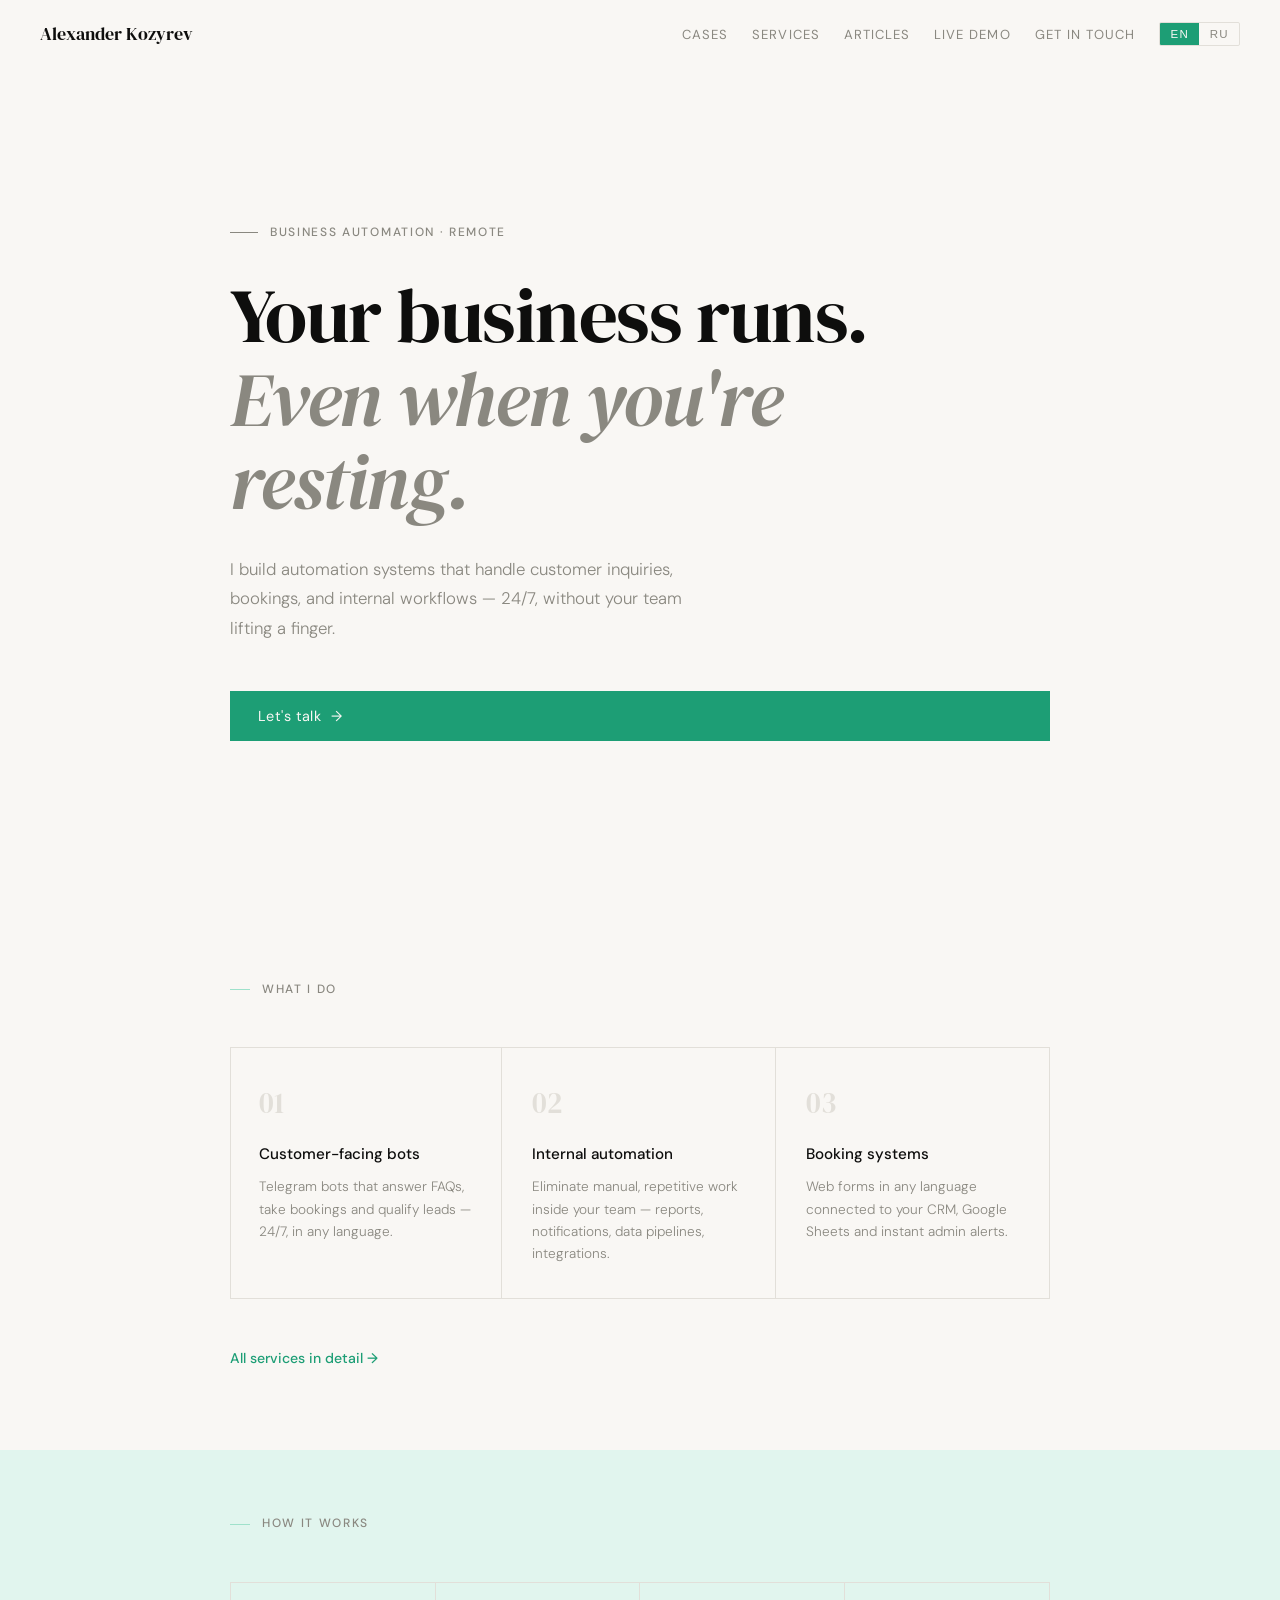
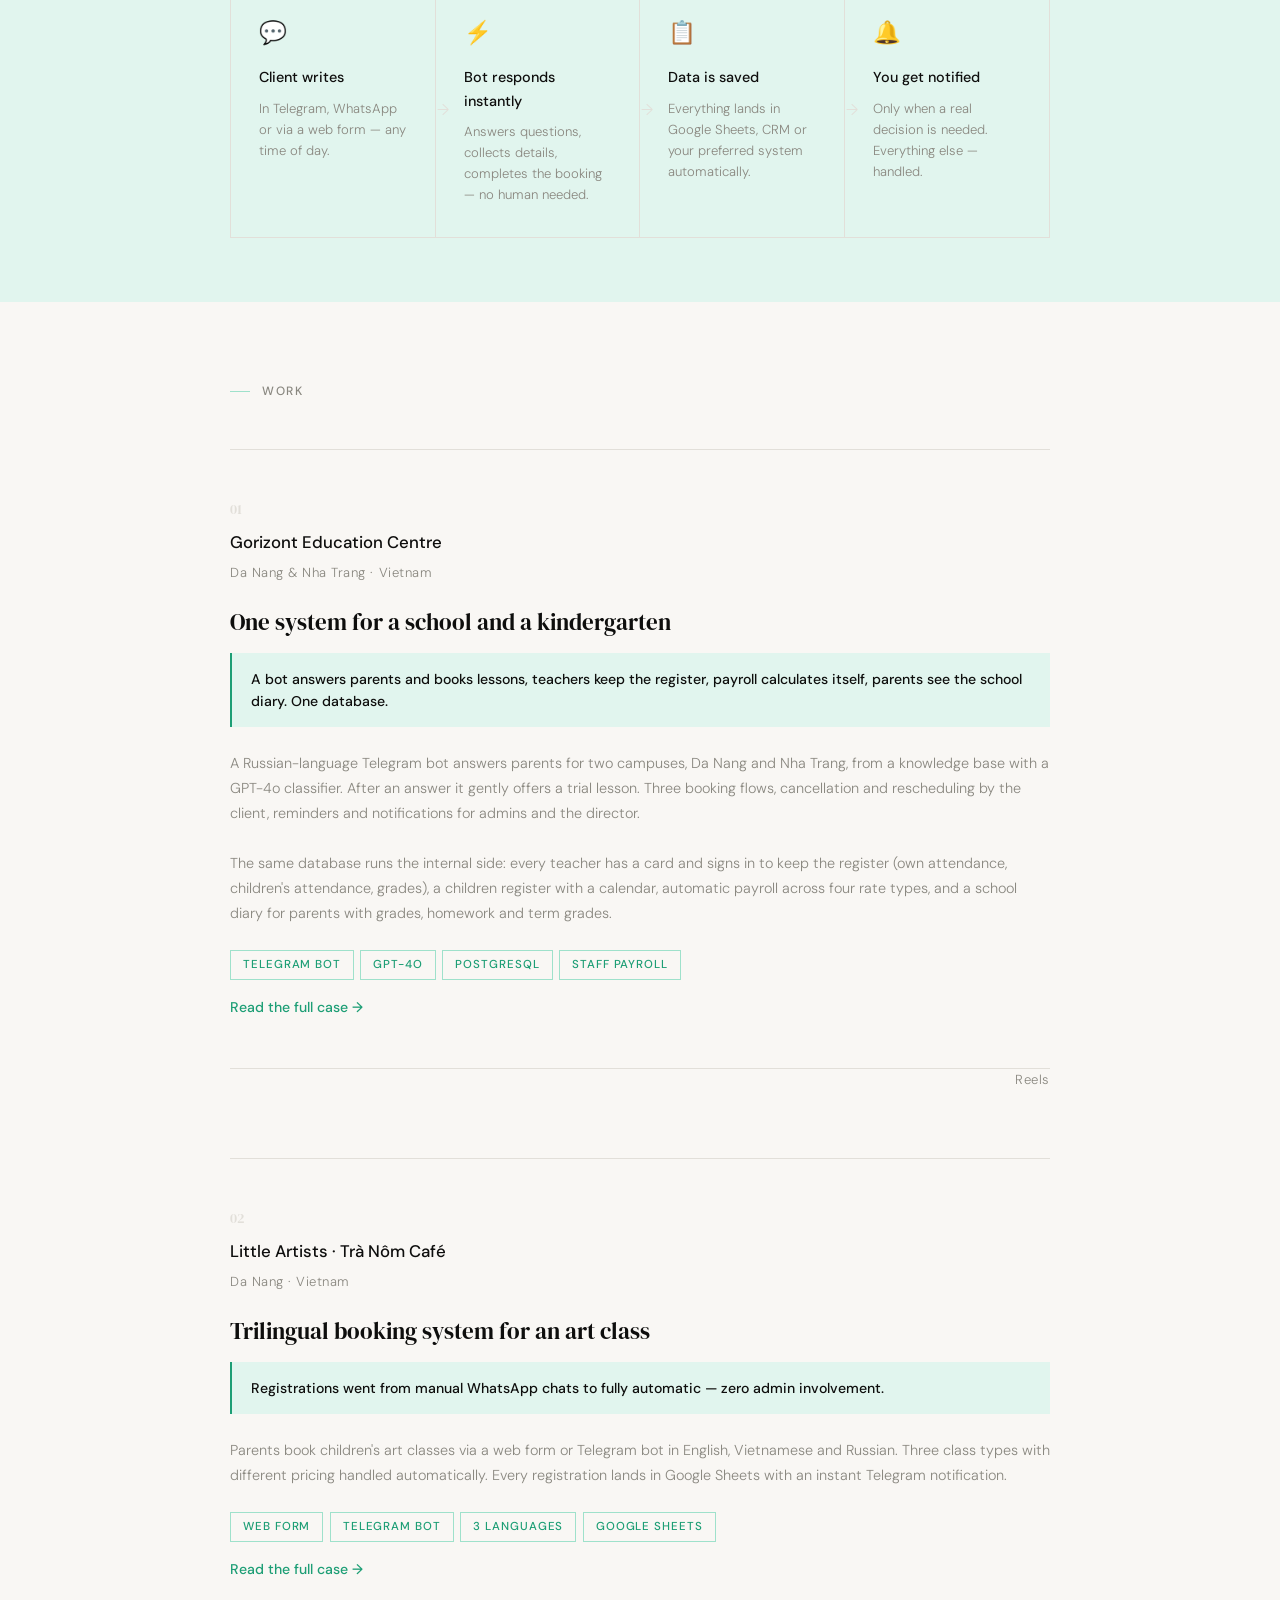
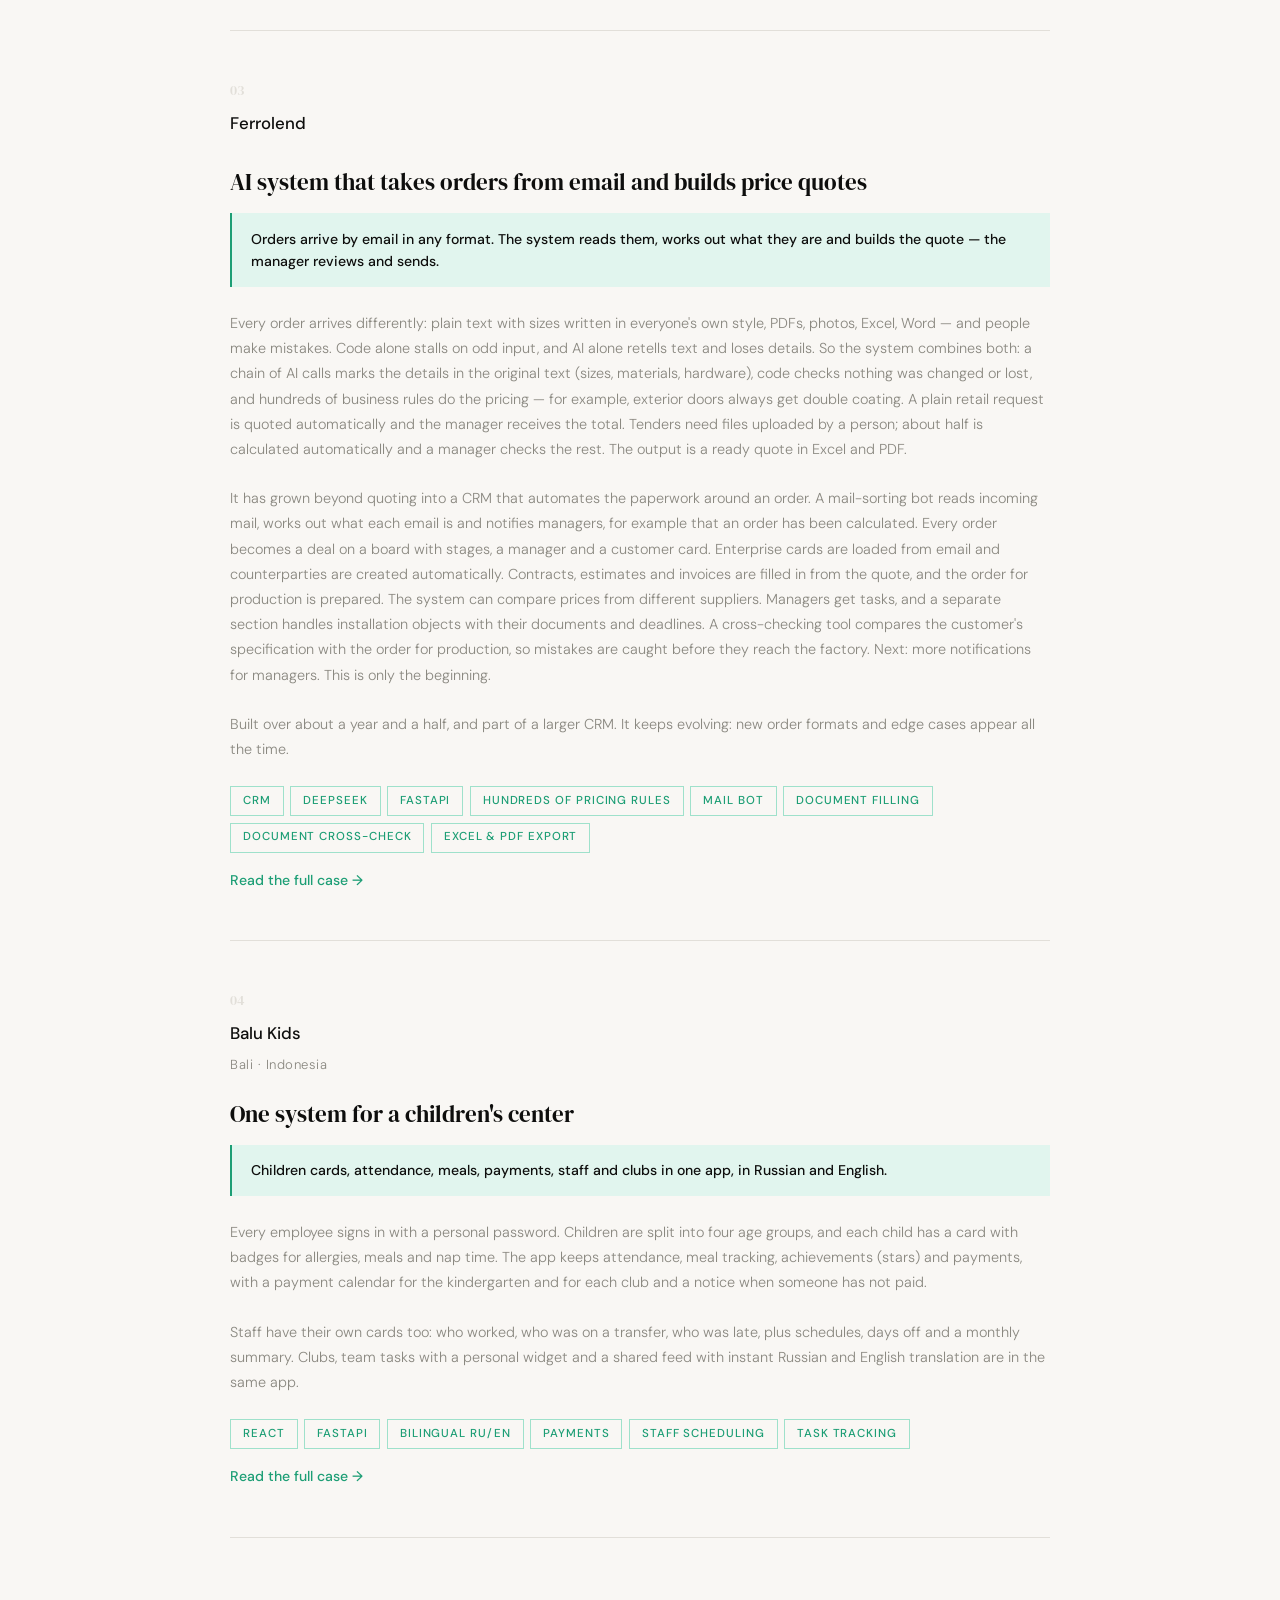
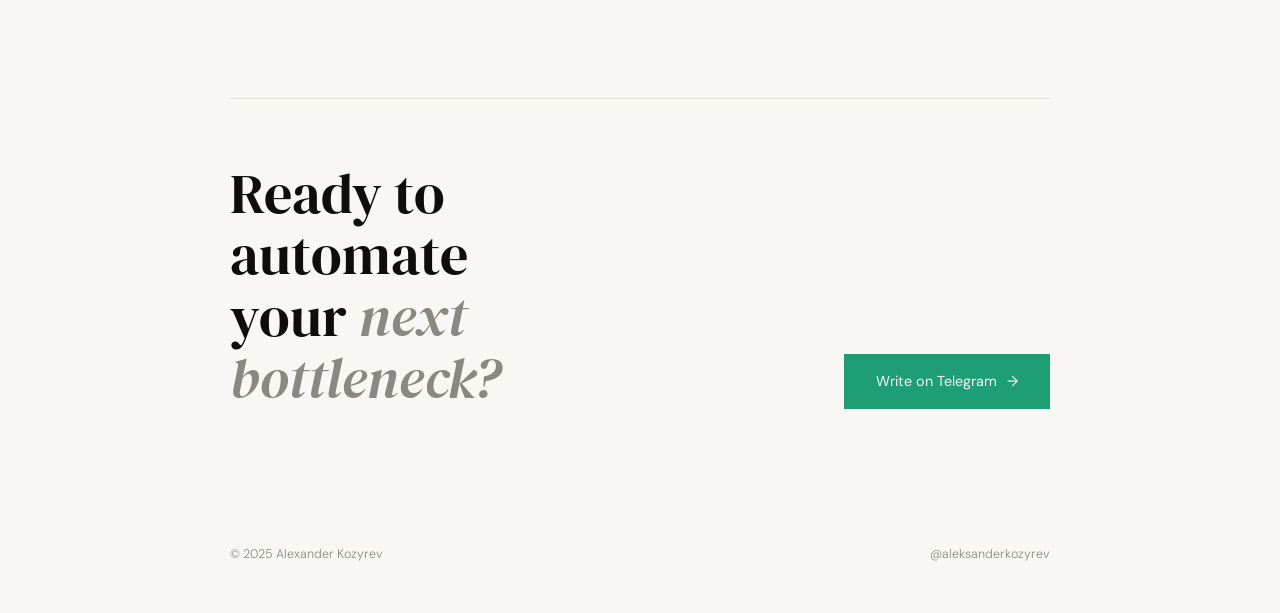
==== index.html @ 54bed451 "Gorizont: teachers keep the register in the app Co-Authored-By: Claude Sonnet 5.5 <noreply@anthropic" ====
<!DOCTYPE html>
<html lang="en">
<head>
<meta charset="UTF-8">
<meta name="viewport" content="width=device-width, initial-scale=1.0">
<title>Alexander Kozyrev — Business Automation</title>
<link rel="preconnect" href="https://fonts.googleapis.com">
<link href="https://fonts.googleapis.com/css2?family=DM+Serif+Display:ital@0;1&family=DM+Sans:wght@300;400;500&display=swap" rel="stylesheet">
<style>
  *, *::before, *::after { box-sizing: border-box; margin: 0; padding: 0; }
  :root {
    --black: #0e0e0d;
    --white: #f9f7f4;
    --gray: #8a8880;
    --border: #e2dfd9;
    --mid: #f3f1ed;
    --accent: #1D9E75;
    --accent-light: #E1F5EE;
    --accent-mid: #9FE1CB;
  }
  html { scroll-behavior: smooth; }
  body {
    font-family: 'DM Sans', sans-serif;
    background: var(--white);
    color: var(--black);
    font-size: 16px;
    line-height: 1.6;
    font-weight: 300;
  }

  /* NAV */
  nav {
    position: fixed; top: 0; left: 0; right: 0; z-index: 100;
    padding: 1.25rem 2.5rem;
    display: flex; justify-content: space-between; align-items: center;
    background: rgba(249,247,244,0.93);
    backdrop-filter: blur(8px);
    border-bottom: 1px solid transparent;
    transition: border-color 0.3s;
  }
  nav.scrolled { border-bottom-color: var(--border); }
  .nav-logo { font-family: 'DM Serif Display', serif; font-size: 1.1rem; }
  .nav-right { display: flex; align-items: center; gap: 1.5rem; }
  .nav-link {
    font-size: 0.82rem; font-weight: 400; letter-spacing: 0.08em;
    text-transform: uppercase; color: var(--gray); text-decoration: none;
    transition: color 0.2s;
  }
  .nav-link:hover { color: var(--accent); }
  .nav-burger { display: none; align-items: center; justify-content: center; width: 40px; height: 36px; background: none; border: 1px solid var(--border); border-radius: 2px; cursor: pointer; color: var(--black); padding: 0; }
  .nav-menu { display: none; position: absolute; top: 100%; left: 0; right: 0; flex-direction: column; background: #f9f7f4; border-bottom: 1px solid var(--border); padding: 0.25rem 1.25rem 0.75rem; box-shadow: 0 8px 16px rgba(0,0,0,0.06); }
  .nav-menu a { padding: 0.9rem 0; font-size: 0.88rem; letter-spacing: 0.08em; text-transform: uppercase; color: var(--gray); text-decoration: none; border-bottom: 1px solid var(--border); }
  .nav-menu a:last-child { border-bottom: none; color: var(--accent); }
  nav.open .nav-menu { display: flex; }
  @media (max-width: 760px) { nav { padding: 1rem 1.25rem; gap: 1rem; } .nav-right { gap: 1rem; } .nav-link { display: none; } .nav-burger { display: inline-flex; } }
  @media (min-width: 761px) { .nav-menu, nav.open .nav-menu { display: none; } }
  .lang-toggle {
    display: flex; gap: 0; border: 1px solid var(--border); overflow: hidden;
    border-radius: 2px;
  }
  .lang-btn {
    font-size: 0.72rem; font-weight: 500; letter-spacing: 0.1em;
    text-transform: uppercase; padding: 0.3rem 0.65rem;
    background: none; border: none; cursor: pointer; color: var(--gray);
    transition: background 0.15s, color 0.15s;
  }
  .lang-btn.active { background: var(--accent); color: var(--white); }

  /* SECTIONS */
  .wrap { max-width: 900px; margin: 0 auto; padding: 0 2.5rem; }

  .hero {
    min-height: 100vh; display: flex; flex-direction: column;
    justify-content: center; padding: 8rem 2.5rem 4rem;
    max-width: 900px; margin: 0 auto;
  }
  .hero-tag {
    font-size: 0.75rem; font-weight: 500; letter-spacing: 0.14em;
    text-transform: uppercase; color: var(--gray);
    margin-bottom: 2rem; display: flex; align-items: center; gap: 0.75rem;
  }
  .hero-tag::before { content:''; display:block; width:28px; height:1px; background:var(--gray); }
  h1 {
    font-family: 'DM Serif Display', serif;
    font-size: clamp(2.8rem, 6vw, 5rem);
    line-height: 1.08; font-weight: 400; letter-spacing: -0.02em;
    margin-bottom: 2rem; max-width: 750px;
  }
  h1 em { font-style: italic; color: var(--gray); }
  .hero-desc { font-size: 1.05rem; color: var(--gray); max-width: 480px; line-height: 1.75; margin-bottom: 3rem; }
  .hero-cta {
    display: inline-flex; align-items: center; gap: 0.6rem;
    background: var(--accent); color: var(--white);
    padding: 0.85rem 1.75rem; font-size: 0.9rem; font-weight: 400;
    text-decoration: none; letter-spacing: 0.03em; transition: opacity 0.2s;
  }
  .hero-cta:hover { opacity: 0.85; }
  .arrow { transition: transform 0.2s; }
  .hero-cta:hover .arrow { transform: translateX(4px); }

  section { padding: 5rem 0; }
  .section-label {
    font-size: 0.75rem; font-weight: 500; letter-spacing: 0.14em;
    text-transform: uppercase; color: var(--gray);
    margin-bottom: 3rem; display: flex; align-items: center; gap: 0.75rem;
  }
  .section-label::before { content:''; display:block; width:20px; height:1px; background:var(--accent-mid); }

  /* SERVICES */
  .services {
    display: grid; grid-template-columns: repeat(auto-fit, minmax(220px, 1fr));
    gap: 2px; border: 1px solid var(--border);
  }
  .service-item {
    padding: 2rem 1.75rem; border-right: 1px solid var(--border);
    background: var(--white); transition: background 0.2s;
  }
  .service-item:last-child { border-right: none; }
  .service-item:hover { background: var(--mid); }
  .service-num { font-family: 'DM Serif Display', serif; font-size: 1.8rem; color: var(--border); display: block; margin-bottom: 1rem; }
  .service-title { font-size: 0.95rem; font-weight: 500; margin-bottom: 0.6rem; }
  .service-desc { font-size: 0.85rem; color: var(--gray); line-height: 1.65; }

  /* HOW IT WORKS */
  .how-wrap {
    display: grid; grid-template-columns: repeat(auto-fit, minmax(180px, 1fr));
    gap: 0; border: 1px solid var(--border);
  }
  .how-step {
    padding: 2rem 1.75rem; border-right: 1px solid var(--border); position: relative;
  }
  .how-step:last-child { border-right: none; }
  .how-arrow {
    position: absolute; right: -14px; top: 50%;
    transform: translateY(-50%);
    font-size: 1rem; color: var(--border); z-index: 2;
    display: none;
  }
  @media (min-width: 600px) { .how-arrow { display: block; } }
  .how-step:last-child .how-arrow { display: none; }
  .how-icon { font-size: 1.4rem; margin-bottom: 1rem; display: block; }
  .how-title { font-size: 0.9rem; font-weight: 500; margin-bottom: 0.5rem; }
  .how-desc { font-size: 0.82rem; color: var(--gray); line-height: 1.6; }

  /* CASES */
  .cases { border-top: 1px solid var(--border); }
  .case-item {
    padding: 3rem 0; border-bottom: 1px solid var(--border);
    display: grid; grid-template-columns: 1fr;
    gap: 1.5rem; align-items: start;
  }
  @media (max-width: 640px) { .case-item { grid-template-columns: 1fr; gap: 1.5rem; } }
  .case-index { font-family: 'DM Serif Display', serif; font-size: 0.9rem; color: var(--border); display: block; margin-bottom: 0.5rem; }
  .case-client { font-size: 1.05rem; font-weight: 500; margin-bottom: 0.4rem; }
  .case-location { font-size: 0.82rem; color: var(--gray); letter-spacing: 0.04em; }
  .case-title { font-family: 'DM Serif Display', serif; font-size: 1.45rem; font-weight: 400; line-height: 1.3; margin-bottom: 1rem; }
  .case-desc { font-size: 0.9rem; color: var(--gray); line-height: 1.75; margin-bottom: 1.5rem; }
  .result-line {
    font-size: 0.88rem; font-weight: 500; color: var(--black);
    padding: 0.9rem 1.2rem; border-left: 2px solid var(--accent);
    margin-bottom: 1.5rem; background: var(--accent-light);
  }
  .case-more { display:inline-block; margin-top:1rem; font-size:.88rem; color:var(--accent); text-decoration:none; font-weight:500; }
  .case-more:hover { text-decoration:underline; }
  .case-tags { display: flex; flex-wrap: wrap; gap: 0.4rem; }
  .tag {
    font-size: 0.72rem; font-weight: 500; letter-spacing: 0.08em;
    text-transform: uppercase; padding: 0.3rem 0.75rem;
    border: 1px solid var(--accent-mid); color: var(--accent);
  }

  /* CONTACT */
  .contact-wrap {
    display: flex; justify-content: space-between; align-items: flex-end;
    gap: 2rem; padding: 4rem 0 2rem; border-top: 1px solid var(--border);
  }
  @media (max-width: 640px) { .contact-wrap { flex-direction: column; align-items: flex-start; } }
  .contact-heading { font-family: 'DM Serif Display', serif; font-size: clamp(2rem, 5vw, 3.5rem); line-height: 1.1; font-weight: 400; max-width: 420px; }
  .contact-heading em { font-style: italic; color: var(--gray); }
  .contact-btn {
    display: inline-flex; align-items: center; gap: 0.6rem;
    background: var(--accent); color: var(--white);
    padding: 1rem 2rem; font-size: 0.9rem; font-weight: 400;
    text-decoration: none; white-space: nowrap; transition: opacity 0.2s;
  }
  .contact-btn:hover { opacity: 0.85; }

  footer {
    max-width: 900px; margin: 0 auto; padding: 1.5rem 2.5rem 3rem;
    display: flex; justify-content: space-between; align-items: center;
    font-size: 0.78rem; color: var(--gray);
  }

  .fade-up { opacity: 0; transform: translateY(24px); transition: opacity 0.6s ease, transform 0.6s ease; }
  .fade-up.visible { opacity: 1; transform: translateY(0); }

  [data-en], [data-ru] { transition: opacity 0.2s; }
</style>
</head>
<body>

<nav id="nav">
  <span class="nav-logo">Alexander Kozyrev</span>
  <div class="nav-right">
    <a href="cases/" class="nav-link" data-en="Cases" data-ru="Кейсы">Cases</a>
    <a href="services/" class="nav-link" data-en="Services" data-ru="Услуги">Services</a>
    <a href="articles/" class="nav-link" data-en="Articles" data-ru="Статьи">Articles</a>
    <a href="demo.html" class="nav-link" data-en="Live demo" data-ru="Демо">Live demo</a>
    <a href="#contact" class="nav-link keep" data-en="Get in touch" data-ru="Написать">Get in touch</a>
    <div class="lang-toggle">
      <button class="lang-btn active" onclick="setLang('en')">EN</button>
      <button class="lang-btn" onclick="setLang('ru')">RU</button>
    </div>
    <button class="nav-burger" id="burger" aria-label="Menu" aria-expanded="false"><svg width="18" height="14" viewBox="0 0 18 14" fill="none" stroke="currentColor" stroke-width="1.6" stroke-linecap="round"><path d="M1 1h16M1 7h16M1 13h16"/></svg></button>
  </div>
  <div class="nav-menu">
    <a href="cases/" data-en="Cases" data-ru="Кейсы">Cases</a>
    <a href="services/" data-en="Services" data-ru="Услуги">Services</a>
    <a href="articles/" data-en="Articles" data-ru="Статьи">Articles</a>
    <a href="demo.html" data-en="Live demo" data-ru="Демо">Live demo</a>
    <a href="#contact" data-en="Get in touch" data-ru="Написать">Get in touch</a>
  </div>
</nav>

<div class="hero">
  <p class="hero-tag fade-up" data-en="Business Automation · Remote" data-ru="Автоматизация бизнеса · Удалённо">Business Automation · Remote</p>
  <h1 class="fade-up">
    <span data-en>Your business runs.<br><em>Even when you're resting.</em></span>
    <span data-ru style="display:none">Ваш бизнес работает.<br><em>Даже когда вы отдыхаете.</em></span>
  </h1>
  <p class="hero-desc fade-up">
    <span data-en>I build automation systems that handle customer inquiries, bookings, and internal workflows — 24/7, without your team lifting a finger.</span>
    <span data-ru style="display:none">Строю системы автоматизации которые берут на себя обращения клиентов, записи и внутренние процессы — 24/7, без участия вашей команды.</span>
  </p>
  <a href="https://t.me/aleksanderkozyrev" target="_blank" class="hero-cta fade-up">
    <span data-en>Let's talk</span><span data-ru style="display:none">Написать в Telegram</span> <span class="arrow">→</span>
  </a>
</div>

<section>
  <div class="wrap">
    <p class="section-label" data-en="What I do" data-ru="Что делаю">What I do</p>
    <div class="services">
      <div class="service-item fade-up">
        <span class="service-num">01</span>
        <p class="service-title" data-en="Customer-facing bots" data-ru="Боты для клиентов">Customer-facing bots</p>
        <p class="service-desc">
          <span data-en>Telegram bots that answer FAQs, take bookings and qualify leads — 24/7, in any language.</span>
          <span data-ru style="display:none">Телеграм-боты которые отвечают на вопросы, принимают записи и квалифицируют лиды — 24/7, на любом языке.</span>
        </p>
      </div>
      <div class="service-item fade-up">
        <span class="service-num">02</span>
        <p class="service-title" data-en="Internal automation" data-ru="Внутренние процессы">Internal automation</p>
        <p class="service-desc">
          <span data-en>Eliminate manual, repetitive work inside your team — reports, notifications, data pipelines, integrations.</span>
          <span data-ru style="display:none">Убираю ручную рутину внутри команды — отчёты, уведомления, обработка данных, интеграции между системами.</span>
        </p>
      </div>
      <div class="service-item fade-up">
        <span class="service-num">03</span>
        <p class="service-title" data-en="Booking systems" data-ru="Системы записи">Booking systems</p>
        <p class="service-desc">
          <span data-en>Web forms in any language connected to your CRM, Google Sheets and instant admin alerts.</span>
          <span data-ru style="display:none">Веб-формы на любом языке, подключённые к CRM, Google Sheets и мгновенным уведомлениям.</span>
        </p>
      </div>
    </div>
    <p style="margin-top:2rem"><a class="case-more" href="services/"><span data-en>All services in detail →</span><span data-ru style="display:none">Все услуги подробнее →</span></a></p>
  </div>
</section>

<section style="background: var(--accent-light); padding: 4rem 0;">
  <div class="wrap">
    <p class="section-label" data-en="How it works" data-ru="Как это работает">How it works</p>
    <div class="how-wrap">
      <div class="how-step fade-up">
        <span class="how-arrow">→</span>
        <span class="how-icon">💬</span>
        <p class="how-title" data-en="Client writes" data-ru="Клиент пишет">Client writes</p>
        <p class="how-desc">
          <span data-en>In Telegram, WhatsApp or via a web form — any time of day.</span>
          <span data-ru style="display:none">В Telegram, WhatsApp или через веб-форму — в любое время суток.</span>
        </p>
      </div>
      <div class="how-step fade-up">
        <span class="how-arrow">→</span>
        <span class="how-icon">⚡</span>
        <p class="how-title" data-en="Bot responds instantly" data-ru="Бот отвечает сразу">Bot responds instantly</p>
        <p class="how-desc">
          <span data-en>Answers questions, collects details, completes the booking — no human needed.</span>
          <span data-ru style="display:none">Отвечает на вопросы, собирает данные, оформляет запись — без участия сотрудника.</span>
        </p>
      </div>
      <div class="how-step fade-up">
        <span class="how-arrow">→</span>
        <span class="how-icon">📋</span>
        <p class="how-title" data-en="Data is saved" data-ru="Данные сохранены">Data is saved</p>
        <p class="how-desc">
          <span data-en>Everything lands in Google Sheets, CRM or your preferred system automatically.</span>
          <span data-ru style="display:none">Всё попадает в Google Sheets, CRM или нужную систему автоматически.</span>
        </p>
      </div>
      <div class="how-step fade-up">
        <span class="how-icon">🔔</span>
        <p class="how-title" data-en="You get notified" data-ru="Вы получаете уведомление">You get notified</p>
        <p class="how-desc">
          <span data-en>Only when a real decision is needed. Everything else — handled.</span>
          <span data-ru style="display:none">Только когда нужно ваше решение. Всё остальное — уже сделано.</span>
        </p>
      </div>
    </div>
  </div>
</section>

<section>
  <div class="wrap">
    <p class="section-label" data-en="Work" data-ru="Проекты">Work</p>
    <div class="cases">

      <div class="case-item fade-up">
        <div>
          <span class="case-index">01</span>
          <p class="case-client">Gorizont Education Centre</p>
          <p class="case-location"><span data-en>Da Nang & Nha Trang · Vietnam</span><span data-ru style="display:none">Дананг и Нячанг · Вьетнам</span></p>
        </div>
        <div>
          <h2 class="case-title">
            <span data-en>One system for a school and a kindergarten</span>
            <span data-ru style="display:none">Одна система для школы и детского сада</span>
          </h2>
          <div class="result-line">
            <span data-en>A bot answers parents and books lessons, teachers keep the register, payroll calculates itself, parents see the school diary. One database.</span>
            <span data-ru style="display:none">Бот отвечает родителям и записывает на занятия, педагоги ведут журнал, зарплата считается сама, родители видят дневник. Одна база данных.</span>
          </div>
          <p class="case-desc">
            <span data-en>A Russian-language Telegram bot answers parents for two campuses, Da Nang and Nha Trang, from a knowledge base with a GPT-4o classifier. After an answer it gently offers a trial lesson. Three booking flows, cancellation and rescheduling by the client, reminders and notifications for admins and the director.</span>
            <span data-ru style="display:none">Русскоязычный Telegram-бот отвечает родителям двух филиалов, Дананг и Нячанг, по базе знаний с классификатором GPT-4o. После ответа мягко предлагает записаться на пробное. Три сценария записи, отмена и перенос самим клиентом, напоминания и уведомления администраторам и директору.</span>
          </p>
          <p class="case-desc">
            <span data-en>The same database runs the internal side: every teacher has a card and signs in to keep the register (own attendance, children's attendance, grades), a children register with a calendar, automatic payroll across four rate types, and a school diary for parents with grades, homework and term grades.</span>
            <span data-ru style="display:none">На той же базе работает внутренняя часть: у каждого учителя своя карточка, и он сам ведёт журнал (своя посещаемость, посещаемость детей, оценки), журнал детей с календарём, автоматический расчёт зарплаты по четырём типам ставки и школьный дневник для родителей с оценками, домашними заданиями и четвертными.</span>
          </p>
          <div class="case-tags">
            <span class="tag"><span data-en>Telegram bot</span><span data-ru style="display:none">Telegram-бот</span></span>
            <span class="tag"><span data-en>GPT-4o</span><span data-ru style="display:none">GPT-4o</span></span>
            <span class="tag"><span data-en>PostgreSQL</span><span data-ru style="display:none">PostgreSQL</span></span>
            <span class="tag"><span data-en>Staff payroll</span><span data-ru style="display:none">Зарплата персонала</span></span>
          </div>
          <a class="case-more" href="cases/gorizont/"><span data-en>Read the full case →</span><span data-ru style="display:none">Читать кейс полностью →</span></a>
        </div>
      </div>

      <div class="case-videos" style="padding:0 0 3rem;border-bottom:1px solid var(--border);">
        <p class="case-location" style="margin-bottom:1.25rem;text-align:right;"><span data-en>Reels</span><span data-ru style="display:none">Видео</span></p>
        <div style="display:flex;flex-wrap:wrap;gap:1.5rem;justify-content:flex-end;">
          <div style="flex:0 0 326px;max-width:100%;">
            <blockquote class="instagram-media" data-instgrm-permalink="https://www.instagram.com/reel/DfjasCOoeQQ/" data-instgrm-version="14" style="margin:0;max-width:326px;min-width:280px;width:100%;"></blockquote>
          </div>
          <div style="flex:0 0 326px;max-width:100%;">
            <blockquote class="instagram-media" data-instgrm-permalink="https://www.instagram.com/reel/DeLvpt_ASKb/" data-instgrm-version="14" style="margin:0;max-width:326px;min-width:280px;width:100%;"></blockquote>
          </div>
        </div>
      </div>

      <div class="case-item fade-up">
        <div>
          <span class="case-index">02</span>
          <p class="case-client">Little Artists · Trà Nôm Café</p>
          <p class="case-location"><span data-en>Da Nang · Vietnam</span><span data-ru style="display:none">Дананг · Вьетнам</span></p>
        </div>
        <div>
          <h2 class="case-title">
            <span data-en>Trilingual booking system for an art class</span>
            <span data-ru style="display:none">Трёхъязычная система записи для арт-студии</span>
          </h2>
          <div class="result-line">
            <span data-en>Registrations went from manual WhatsApp chats to fully automatic — zero admin involvement.</span>
            <span data-ru style="display:none">Записи перешли с ручных переписок в WhatsApp на полный автомат — ноль участия администратора.</span>
          </div>
          <p class="case-desc">
            <span data-en>Parents book children's art classes via a web form or Telegram bot in English, Vietnamese and Russian. Three class types with different pricing handled automatically. Every registration lands in Google Sheets with an instant Telegram notification.</span>
            <span data-ru style="display:none">Родители записывают детей на занятия через веб-форму или Telegram-бота на английском, вьетнамском и русском. Три типа занятий с разными ценами обрабатываются автоматически. Каждая запись попадает в Google Sheets с мгновенным уведомлением.</span>
          </p>
          <div class="case-tags">
            <span class="tag"><span data-en>Web form</span><span data-ru style="display:none">Веб-форма</span></span>
            <span class="tag"><span data-en>Telegram bot</span><span data-ru style="display:none">Telegram-бот</span></span>
            <span class="tag"><span data-en>3 languages</span><span data-ru style="display:none">3 языка</span></span>
            <span class="tag"><span data-en>Google Sheets</span><span data-ru style="display:none">Google Sheets</span></span>
          </div>
          <a class="case-more" href="cases/little-artists/"><span data-en>Read the full case →</span><span data-ru style="display:none">Читать кейс полностью →</span></a>
        </div>
      </div>

      <div class="case-item fade-up">
        <div>
          <span class="case-index">03</span>
          <p class="case-client">Ferrolend</p>
          <p class="case-location"><span data-en></span><span data-ru style="display:none">Россия</span></p>
        </div>
        <div>
          <h2 class="case-title">
            <span data-en>AI system that takes orders from email and builds price quotes</span>
            <span data-ru style="display:none">ИИ-система, которая принимает заявки с почты и сама делает КП</span>
          </h2>
          <div class="result-line">
            <span data-en>Orders arrive by email in any format. The system reads them, works out what they are and builds the quote — the manager reviews and sends.</span>
            <span data-ru style="display:none">Заявки приходят на почту в любом формате. Система читает их, определяет, что это, и строит КП — менеджеру остаётся проверить и отправить.</span>
          </div>
          <p class="case-desc">
            <span data-en>Every order arrives differently: plain text with sizes written in everyone's own style, PDFs, photos, Excel, Word — and people make mistakes. Code alone stalls on odd input, and AI alone retells text and loses details. So the system combines both: a chain of AI calls marks the details in the original text (sizes, materials, hardware), code checks nothing was changed or lost, and hundreds of business rules do the pricing — for example, exterior doors always get double coating. A plain retail request is quoted automatically and the manager receives the total. Tenders need files uploaded by a person; about half is calculated automatically and a manager checks the rest. The output is a ready quote in Excel and PDF.</span>
            <span data-ru style="display:none">Каждая заявка приходит по-своему: обычный текст, где размеры у каждого записаны в своём стиле, PDF, фото, Excel, Word — и люди ошибаются. Один код стопорится на странном вводе, а один ИИ пересказывает текст и теряет детали. Поэтому система совмещает оба подхода: цепочка вызовов ИИ размечает детали в исходном тексте (размеры, материалы, фурнитура), код проверяет, что ничего не изменено и не потеряно, а цену считают сотни бизнес-правил — например, наружным дверям всегда ставится двойная покраска. Обычную розничную заявку система считает сама, и менеджер получает сумму. Тендеры нужно загружать человеку; примерно половина считается автоматически, остальное проверяет менеджер. На выходе — готовое КП в Excel и PDF.</span>
          </p>
          <p class="case-desc">
            <span data-en>It has grown beyond quoting into a CRM that automates the paperwork around an order. A mail-sorting bot reads incoming mail, works out what each email is and notifies managers, for example that an order has been calculated. Every order becomes a deal on a board with stages, a manager and a customer card. Enterprise cards are loaded from email and counterparties are created automatically. Contracts, estimates and invoices are filled in from the quote, and the order for production is prepared. The system can compare prices from different suppliers. Managers get tasks, and a separate section handles installation objects with their documents and deadlines. A cross-checking tool compares the customer's specification with the order for production, so mistakes are caught before they reach the factory. Next: more notifications for managers. This is only the beginning.</span>
            <span data-ru style="display:none">Сейчас это уже не только расчёт заявок, а CRM, которая автоматизирует бумажную работу вокруг заказа. Бот-сортировщик читает входящую почту, определяет, что это за письмо, и присылает менеджерам уведомления, например о том, что заявка посчитана. Каждая заявка становится сделкой на доске с этапами, менеджером и карточкой заказчика. Карточки предприятий загружаются из почты, контрагенты создаются сами. Договор, смета и счёт заполняются из КП, готовится заказ на производство. Можно сравнивать цены разных поставщиков. У менеджеров есть задачи, а отдельный раздел ведёт монтажные объекты с документами и сроками. Инструмент-сверщик сравнивает спецификацию заказчика с заказом на производство, чтобы ошибки находились до того, как заказ уйдёт на завод. Дальше: больше уведомлений для менеджеров. Это только начало.</span>
          </p>
          <p class="case-desc">
            <span data-en>Built over about a year and a half, and part of a larger CRM. It keeps evolving: new order formats and edge cases appear all the time.</span>
            <span data-ru style="display:none">Делается около полутора лет и входит в большую CRM. Она продолжает развиваться: новые форматы заявок и особые случаи появляются постоянно.</span>
          </p>
          <div class="case-tags">
            <span class="tag"><span data-en>CRM</span><span data-ru style="display:none">CRM</span></span>
            <span class="tag"><span data-en>DeepSeek</span><span data-ru style="display:none">DeepSeek</span></span>
            <span class="tag"><span data-en>FastAPI</span><span data-ru style="display:none">FastAPI</span></span>
            <span class="tag"><span data-en>Hundreds of pricing rules</span><span data-ru style="display:none">Сотни правил цены</span></span>
            <span class="tag"><span data-en>Mail bot</span><span data-ru style="display:none">Почтовый бот</span></span>
            <span class="tag"><span data-en>Document filling</span><span data-ru style="display:none">Заполнение документов</span></span>
            <span class="tag"><span data-en>Document cross-check</span><span data-ru style="display:none">Сверка документов</span></span>
            <span class="tag"><span data-en>Excel & PDF export</span><span data-ru style="display:none">Выгрузка в Excel и PDF</span></span>
          </div>
          <a class="case-more" href="cases/ferrolend/"><span data-en>Read the full case →</span><span data-ru style="display:none">Читать кейс полностью →</span></a>
        </div>
      </div>

      <div class="case-item fade-up">
        <div>
          <span class="case-index">04</span>
          <p class="case-client">Balu Kids</p>
          <p class="case-location"><span data-en>Bali · Indonesia</span><span data-ru style="display:none">Бали · Индонезия</span></p>
        </div>
        <div>
          <h2 class="case-title">
            <span data-en>One system for a children's center</span>
            <span data-ru style="display:none">Одна система для детского центра</span>
          </h2>
          <div class="result-line">
            <span data-en>Children cards, attendance, meals, payments, staff and clubs in one app, in Russian and English.</span>
            <span data-ru style="display:none">Карточки детей, посещаемость, питание, оплаты, персонал и кружки в одном приложении, на русском и английском.</span>
          </div>
          <p class="case-desc">
            <span data-en>Every employee signs in with a personal password. Children are split into four age groups, and each child has a card with badges for allergies, meals and nap time. The app keeps attendance, meal tracking, achievements (stars) and payments, with a payment calendar for the kindergarten and for each club and a notice when someone has not paid.</span>
            <span data-ru style="display:none">Каждый сотрудник входит под личным паролем. Дети разделены на четыре возрастные группы, у каждого ребёнка карточка с бейджами: аллергии, питание, тихий час. Приложение ведёт посещаемость, учёт питания, достижения (звёздочки) и оплаты: календарь оплат для сада и каждого кружка и уведомление, если кто-то не оплатил.</span>
          </p>
          <p class="case-desc">
            <span data-en>Staff have their own cards too: who worked, who was on a transfer, who was late, plus schedules, days off and a monthly summary. Clubs, team tasks with a personal widget and a shared feed with instant Russian and English translation are in the same app.</span>
            <span data-ru style="display:none">У персонала тоже свои карточки: кто работал, кто был на трансфере, кто опоздал, а также график, отгулы и месячная сводка. Кружки, задачи для команды с личным виджетом и общая лента с мгновенным переводом между русским и английским живут в том же приложении.</span>
          </p>
          <div class="case-tags">
            <span class="tag"><span data-en>React</span><span data-ru style="display:none">React</span></span>
            <span class="tag"><span data-en>FastAPI</span><span data-ru style="display:none">FastAPI</span></span>
            <span class="tag"><span data-en>Bilingual RU/EN</span><span data-ru style="display:none">Двуязычное RU/EN</span></span>
            <span class="tag"><span data-en>Payments</span><span data-ru style="display:none">Оплаты</span></span>
            <span class="tag"><span data-en>Staff scheduling</span><span data-ru style="display:none">График персонала</span></span>
            <span class="tag"><span data-en>Task tracking</span><span data-ru style="display:none">Задачи</span></span>
          </div>
          <a class="case-more" href="cases/balu-kids/"><span data-en>Read the full case →</span><span data-ru style="display:none">Читать кейс полностью →</span></a>
        </div>
      </div>

    </div>
  </div>
</section>

<section id="contact">
  <div class="wrap">
    <div class="contact-wrap fade-up">
      <h2 class="contact-heading">
        <span data-en>Ready to automate<br>your <em>next bottleneck?</em></span>
        <span data-ru style="display:none">Готовы убрать<br><em>ручную рутину?</em></span>
      </h2>
      <a href="https://t.me/aleksanderkozyrev" target="_blank" class="contact-btn">
        <span data-en>Write on Telegram</span><span data-ru style="display:none">Написать в Telegram</span> →
      </a>
    </div>
  </div>
</section>

<footer>
  <span>© 2025 Alexander Kozyrev</span>
  <a href="https://t.me/aleksanderkozyrev" style="color:var(--gray);text-decoration:none;" target="_blank">@aleksanderkozyrev</a>
</footer>

<script>
  const nav = document.getElementById('nav');
  window.addEventListener('scroll', () => { nav.classList.toggle('scrolled', window.scrollY > 40); });
  const burger = document.getElementById('burger');
  burger.addEventListener('click', (e) => { e.stopPropagation(); const o = nav.classList.toggle('open'); burger.setAttribute('aria-expanded', o ? 'true' : 'false'); });
  document.addEventListener('click', (e) => { if (!nav.contains(e.target)) nav.classList.remove('open'); });
  nav.querySelectorAll('.nav-menu a').forEach(a => a.addEventListener('click', () => nav.classList.remove('open')));

  const observer = new IntersectionObserver((entries) => {
    entries.forEach((e, i) => {
      if (e.isIntersecting) { setTimeout(() => e.target.classList.add('visible'), i * 80); observer.unobserve(e.target); }
    });
  }, { threshold: 0.1 });
  document.querySelectorAll('.fade-up').forEach(el => observer.observe(el));

  function setLang(lang) {
    document.querySelectorAll('.lang-btn').forEach(b => b.classList.remove('active'));
    document.querySelector(`.lang-btn[onclick="setLang('${lang}')"]`).classList.add('active');

    document.querySelectorAll('[data-en]').forEach(el => {
      if (el.tagName === 'SPAN' && el.parentElement.querySelectorAll('[data-en],[data-ru]').length > 0) {
        el.style.display = lang === 'en' ? '' : 'none';
      } else if (!el.hasAttribute('data-ru')) {
        el.textContent = el.getAttribute('data-en') && lang === 'en' ? el.getAttribute('data-en') : (el.getAttribute('data-ru') || el.textContent);
      }
    });

    document.querySelectorAll('[data-ru]').forEach(el => {
      if (el.tagName === 'SPAN' && el.parentElement.querySelectorAll('[data-en],[data-ru]').length > 0) {
        el.style.display = lang === 'ru' ? '' : 'none';
      }
    });

    document.querySelectorAll('p[data-en], p[data-ru], a[data-en], a[data-ru]').forEach(el => {
      const key = lang === 'en' ? 'data-en' : 'data-ru';
      if (el.hasAttribute(key)) el.textContent = el.getAttribute(key);
    });

    document.documentElement.lang = lang;
    try { localStorage.setItem('lang', lang); } catch (e) {}
  }
  (function () {
    var l = 'en';
    try { l = localStorage.getItem('lang') || ((navigator.language || '').toLowerCase().indexOf('ru') === 0 ? 'ru' : 'en'); } catch (e) {}
    if (l === 'ru') setLang('ru');
  })();
</script>
<script async src="https://www.instagram.com/embed.js"></script>
</body>
</html>
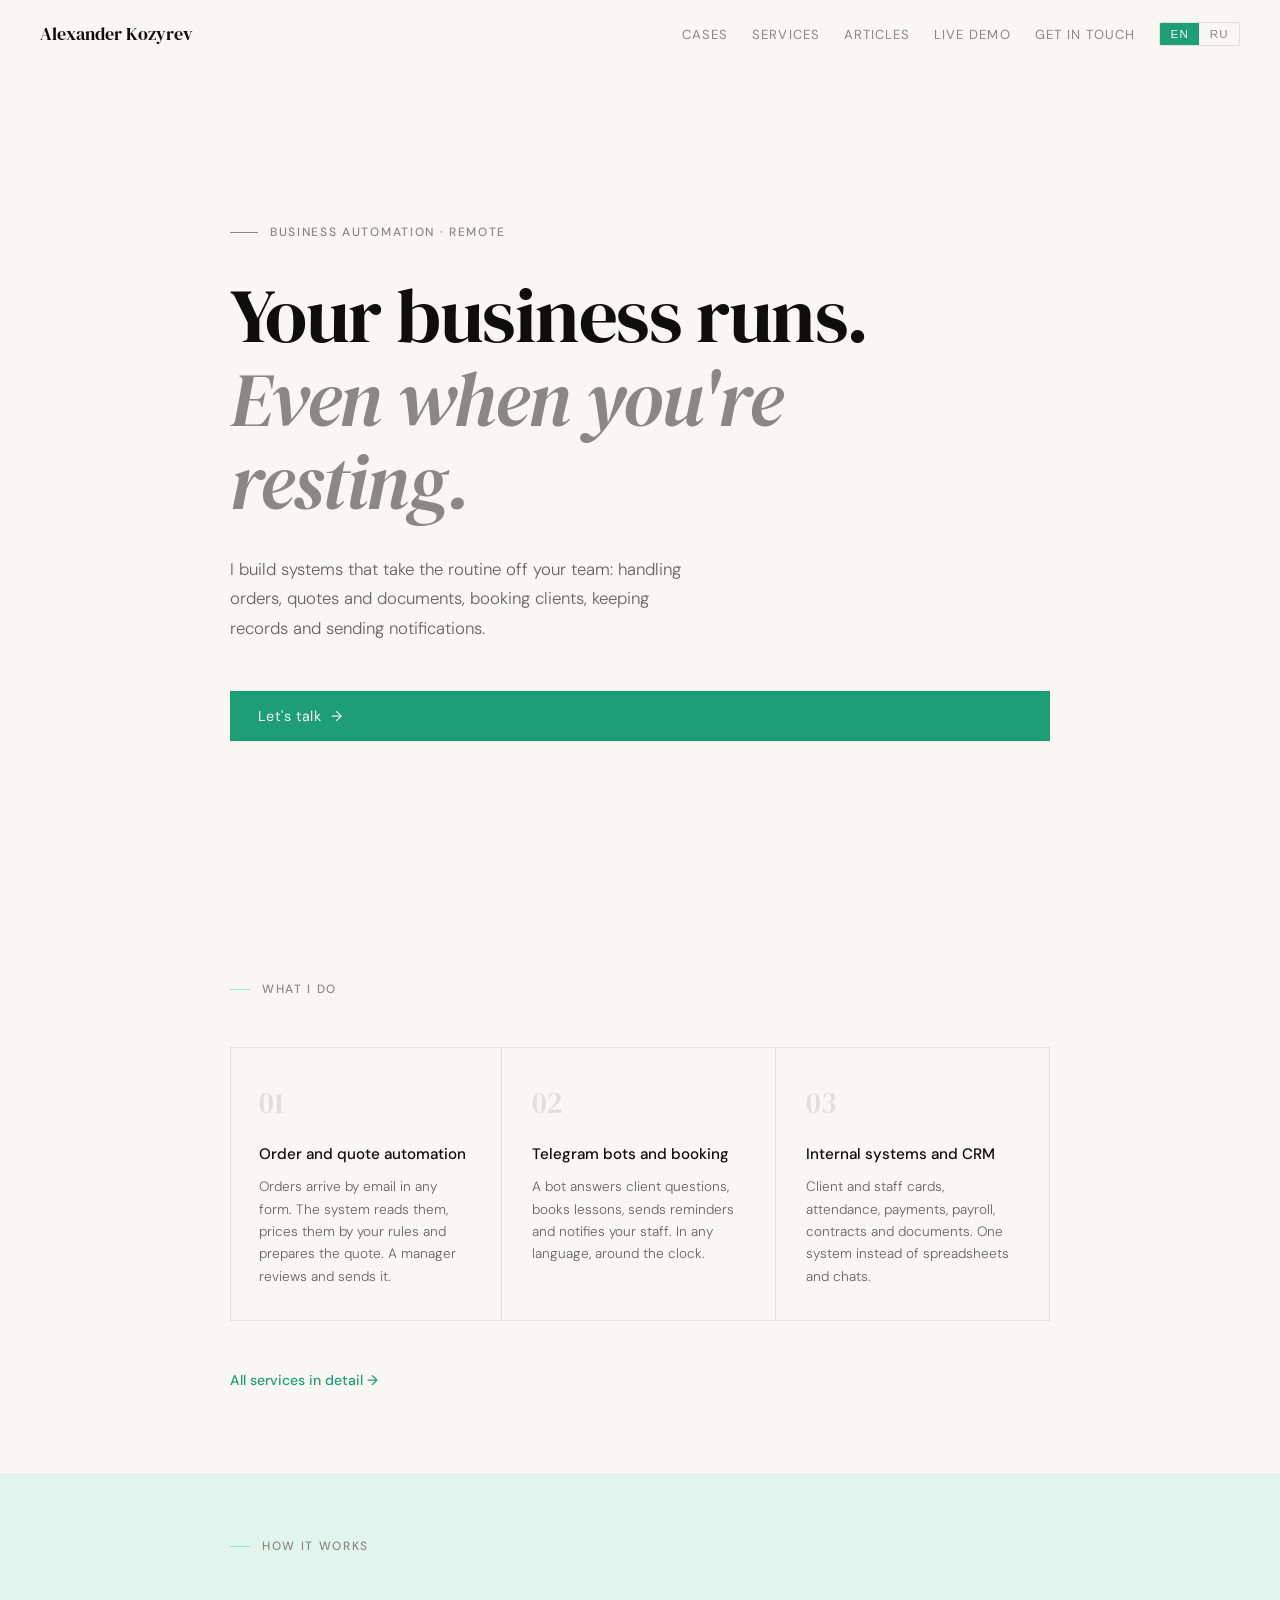
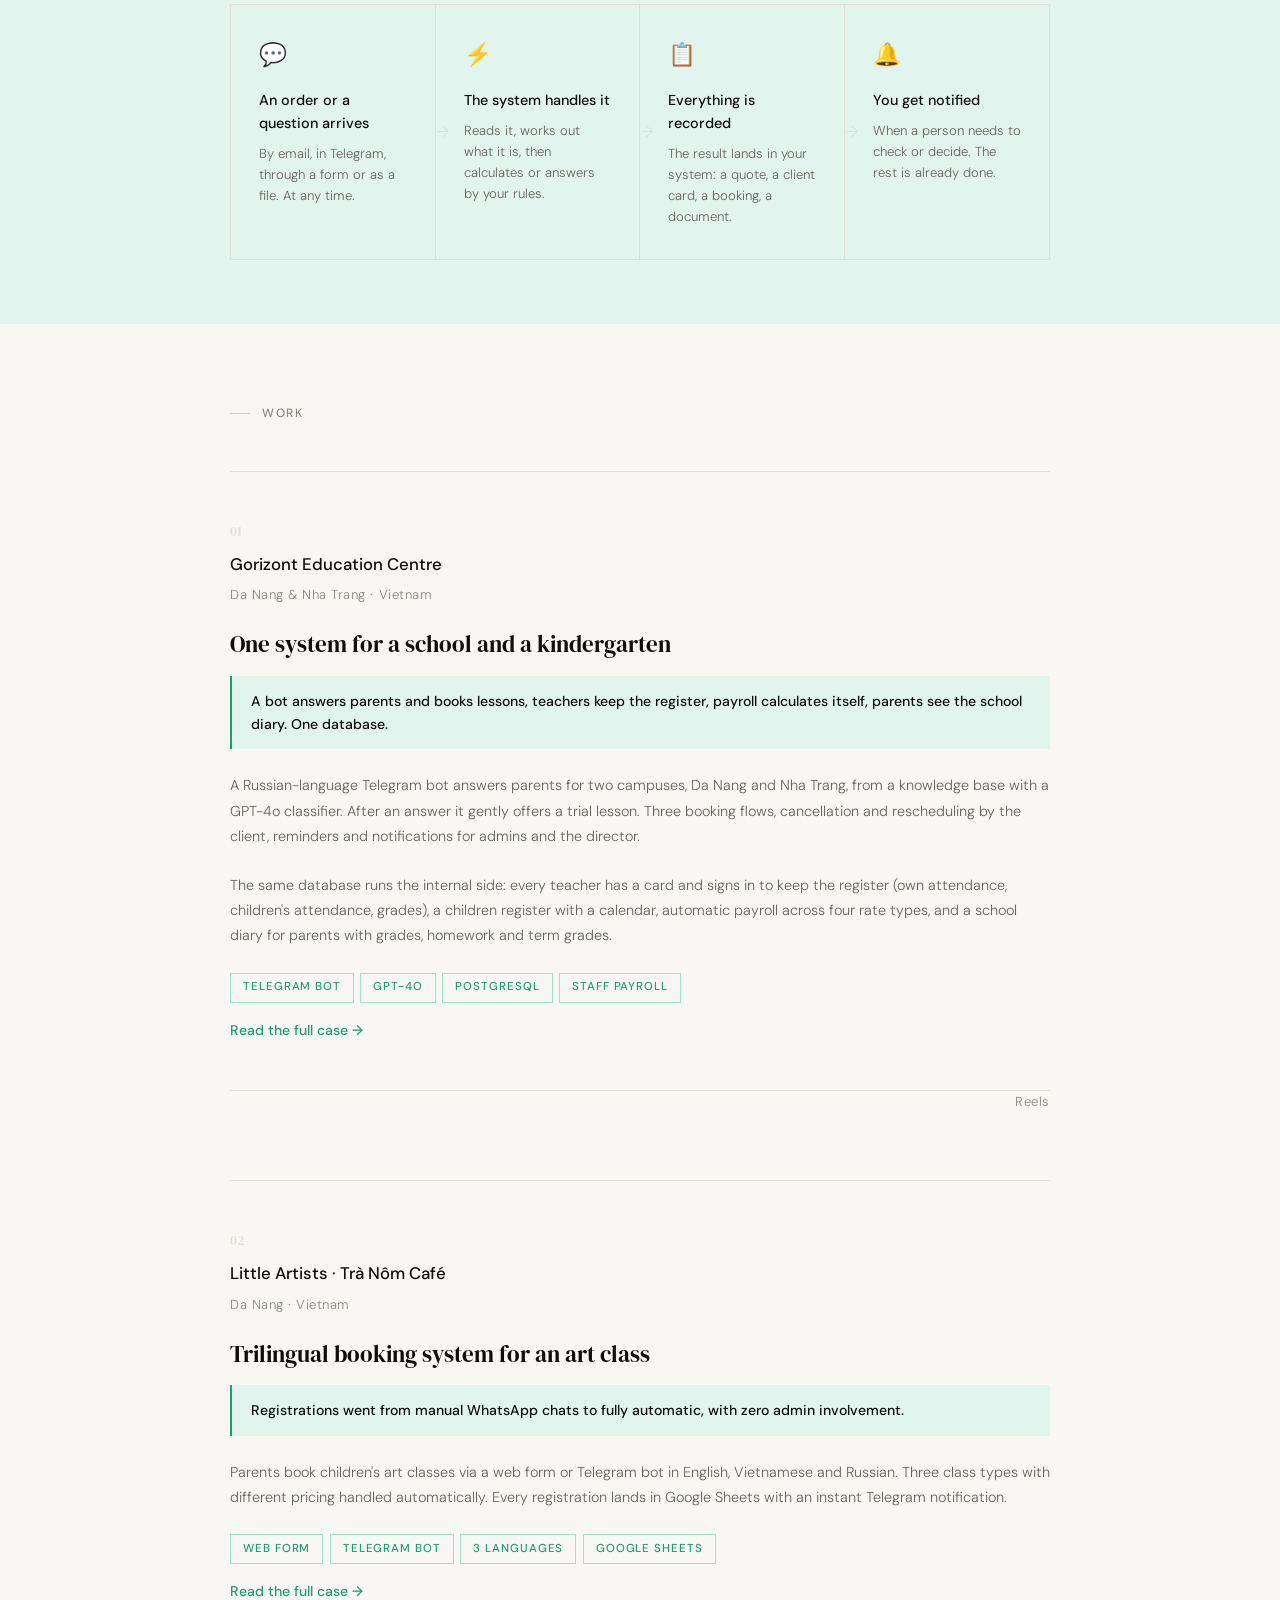
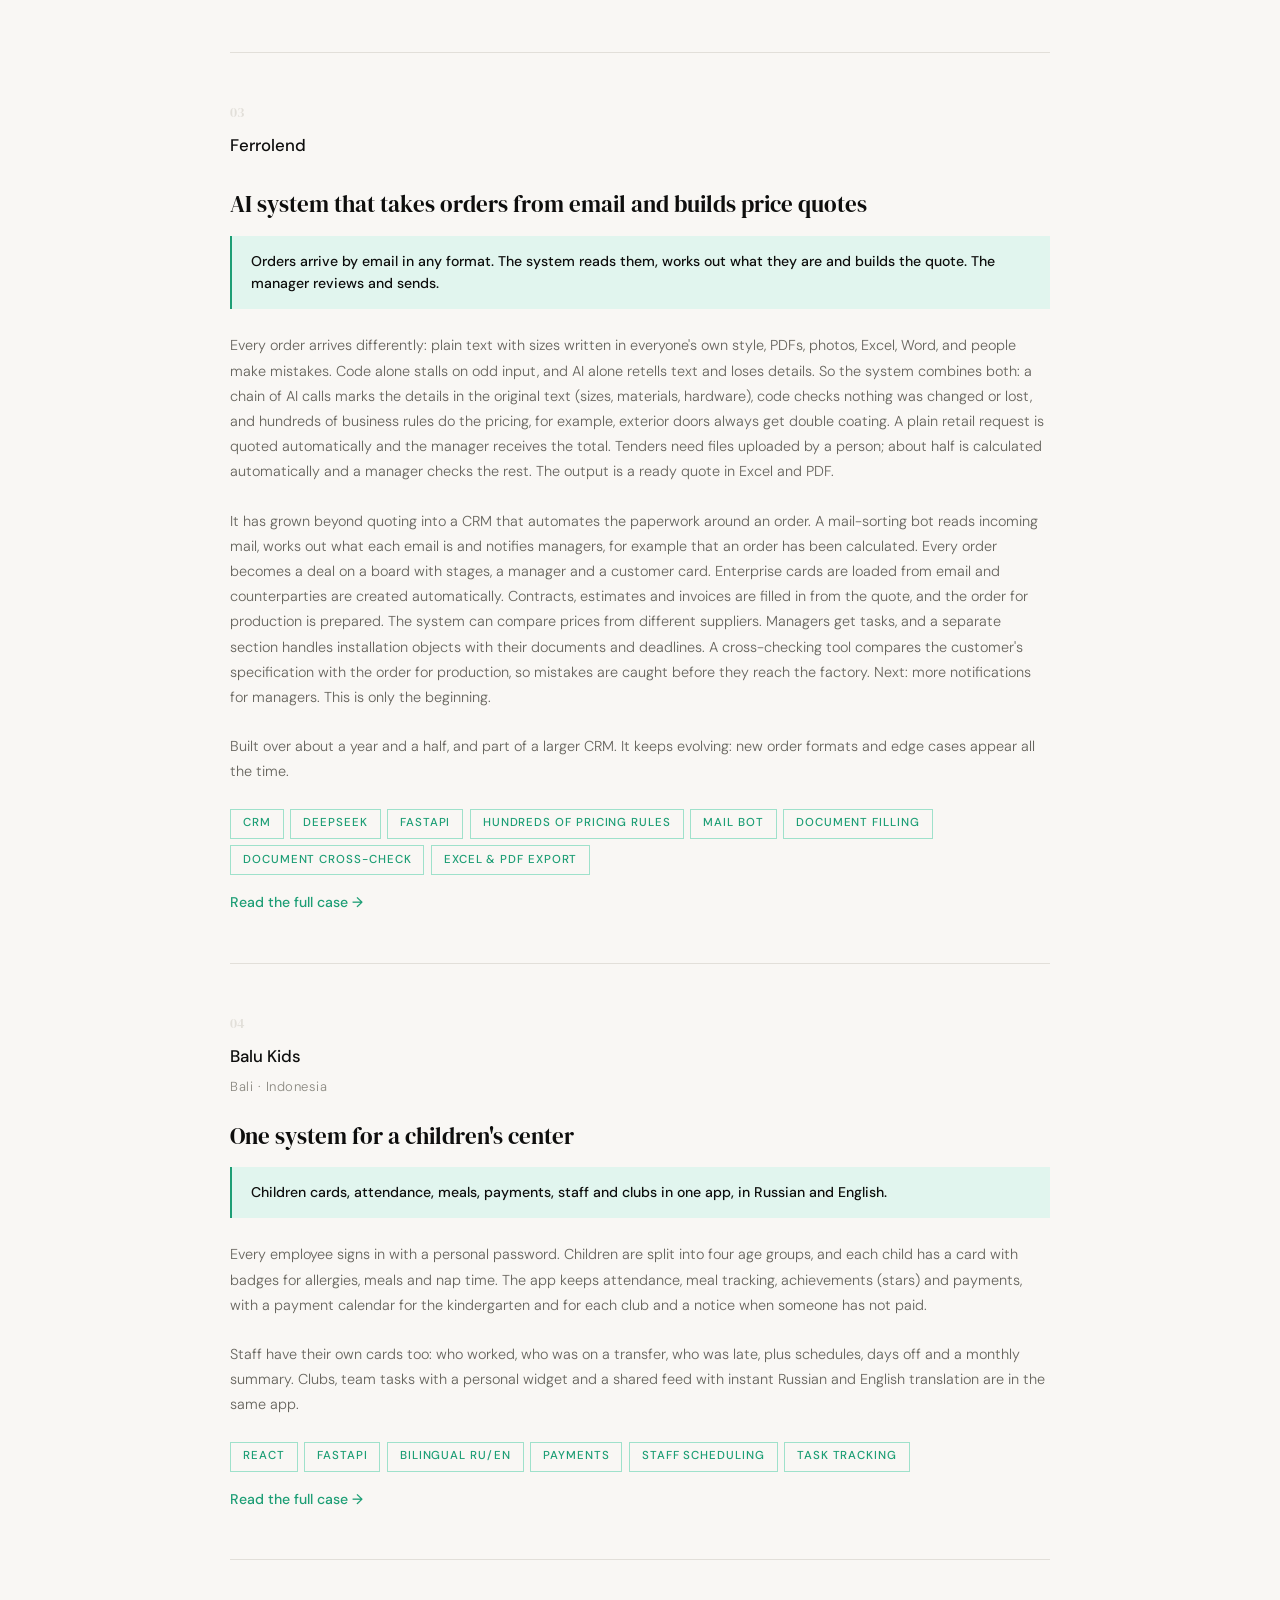
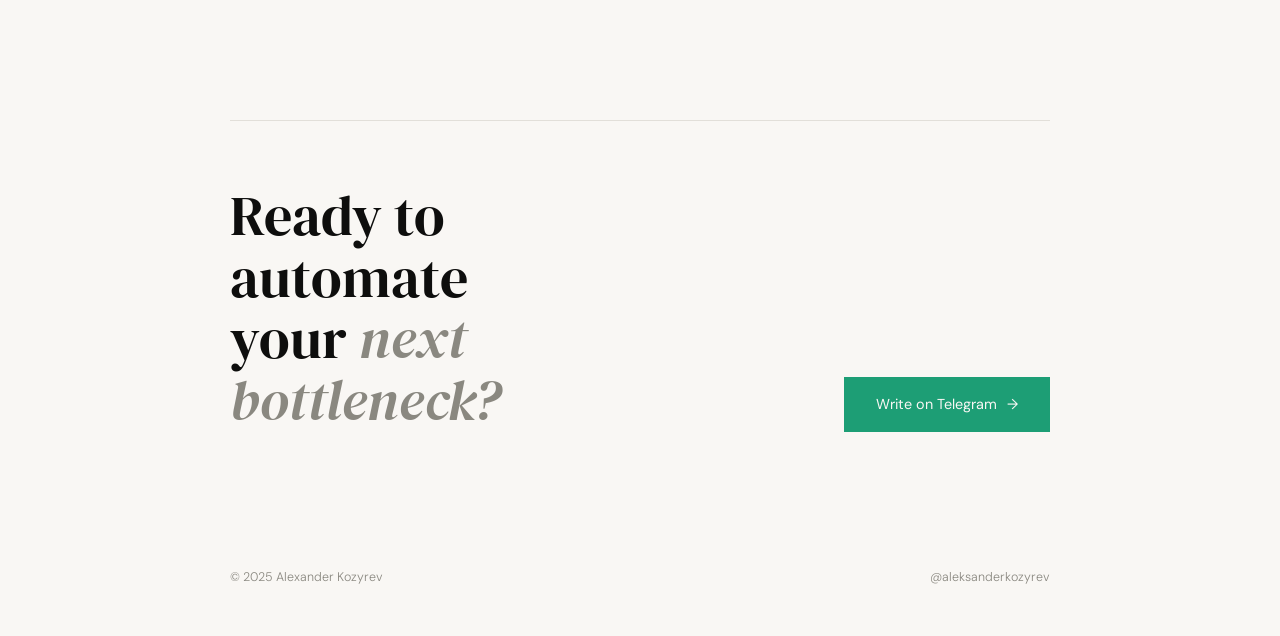
==== commit aa058f02: "Home page: updated hero, services and how-it-works; mobile spacing and contrast Co-Authored-By: Clau" ====
--- a/index.html
+++ b/index.html
@@ -87,7 +87,7 @@
     margin-bottom: 2rem; max-width: 750px;
   }
   h1 em { font-style: italic; color: var(--gray); }
-  .hero-desc { font-size: 1.05rem; color: var(--gray); max-width: 480px; line-height: 1.75; margin-bottom: 3rem; }
+  .hero-desc { font-size: 1.05rem; color: #66645d; max-width: 480px; line-height: 1.75; margin-bottom: 3rem; }
   .hero-cta {
     display: inline-flex; align-items: center; gap: 0.6rem;
     background: var(--accent); color: var(--white);
@@ -119,7 +119,7 @@
   .service-item:hover { background: var(--mid); }
   .service-num { font-family: 'DM Serif Display', serif; font-size: 1.8rem; color: var(--border); display: block; margin-bottom: 1rem; }
   .service-title { font-size: 0.95rem; font-weight: 500; margin-bottom: 0.6rem; }
-  .service-desc { font-size: 0.85rem; color: var(--gray); line-height: 1.65; }
+  .service-desc { font-size: 0.85rem; color: #66645d; line-height: 1.65; }
 
   /* HOW IT WORKS */
   .how-wrap {
@@ -140,7 +140,15 @@
   .how-step:last-child .how-arrow { display: none; }
   .how-icon { font-size: 1.4rem; margin-bottom: 1rem; display: block; }
   .how-title { font-size: 0.9rem; font-weight: 500; margin-bottom: 0.5rem; }
-  .how-desc { font-size: 0.82rem; color: var(--gray); line-height: 1.6; }
+  .how-desc { font-size: 0.82rem; color: #66645d; line-height: 1.6; }
+
+  @media (max-width: 599px) {
+    .service-item, .how-step { padding: 1.4rem 1.25rem; border-right: none; border-bottom: 1px solid var(--border); }
+    .service-item:last-child, .how-step:last-child { border-bottom: none; }
+    .service-num { margin-bottom: 0.4rem; }
+    .how-icon { margin-bottom: 0.5rem; }
+    section { padding: 3rem 0; }
+  }
 
   /* CASES */
   .cases { border-top: 1px solid var(--border); }
@@ -154,7 +162,7 @@
   .case-client { font-size: 1.05rem; font-weight: 500; margin-bottom: 0.4rem; }
   .case-location { font-size: 0.82rem; color: var(--gray); letter-spacing: 0.04em; }
   .case-title { font-family: 'DM Serif Display', serif; font-size: 1.45rem; font-weight: 400; line-height: 1.3; margin-bottom: 1rem; }
-  .case-desc { font-size: 0.9rem; color: var(--gray); line-height: 1.75; margin-bottom: 1.5rem; }
+  .case-desc { font-size: 0.9rem; color: #66645d; line-height: 1.75; margin-bottom: 1.5rem; }
   .result-line {
     font-size: 0.88rem; font-weight: 500; color: var(--black);
     padding: 0.9rem 1.2rem; border-left: 2px solid var(--accent);
@@ -229,8 +237,8 @@
     <span data-ru style="display:none">Ваш бизнес работает.<br><em>Даже когда вы отдыхаете.</em></span>
   </h1>
   <p class="hero-desc fade-up">
-    <span data-en>I build automation systems that handle customer inquiries, bookings, and internal workflows — 24/7, without your team lifting a finger.</span>
-    <span data-ru style="display:none">Строю системы автоматизации которые берут на себя обращения клиентов, записи и внутренние процессы — 24/7, без участия вашей команды.</span>
+    <span data-en>I build systems that take the routine off your team: handling orders, quotes and documents, booking clients, keeping records and sending notifications.</span>
+    <span data-ru style="display:none">Строю системы, которые снимают с команды рутину: разбор заявок, расчёты и документы, запись клиентов, учёт и уведомления.</span>
   </p>
   <a href="https://t.me/aleksanderkozyrev" target="_blank" class="hero-cta fade-up">
     <span data-en>Let's talk</span><span data-ru style="display:none">Написать в Telegram</span> <span class="arrow">→</span>
@@ -243,26 +251,26 @@
     <div class="services">
       <div class="service-item fade-up">
         <span class="service-num">01</span>
-        <p class="service-title" data-en="Customer-facing bots" data-ru="Боты для клиентов">Customer-facing bots</p>
+        <p class="service-title" data-en="Order and quote automation" data-ru="Автоматизация заявок и КП">Order and quote automation</p>
         <p class="service-desc">
-          <span data-en>Telegram bots that answer FAQs, take bookings and qualify leads — 24/7, in any language.</span>
-          <span data-ru style="display:none">Телеграм-боты которые отвечают на вопросы, принимают записи и квалифицируют лиды — 24/7, на любом языке.</span>
+          <span data-en>Orders arrive by email in any form. The system reads them, prices them by your rules and prepares the quote. A manager reviews and sends it.</span>
+          <span data-ru style="display:none">Заявки приходят на почту в любом виде. Система читает их, считает цену по вашим правилам и готовит КП. Менеджер проверяет и отправляет.</span>
         </p>
       </div>
       <div class="service-item fade-up">
         <span class="service-num">02</span>
-        <p class="service-title" data-en="Internal automation" data-ru="Внутренние процессы">Internal automation</p>
+        <p class="service-title" data-en="Telegram bots and booking" data-ru="Telegram-боты и запись">Telegram bots and booking</p>
         <p class="service-desc">
-          <span data-en>Eliminate manual, repetitive work inside your team — reports, notifications, data pipelines, integrations.</span>
-          <span data-ru style="display:none">Убираю ручную рутину внутри команды — отчёты, уведомления, обработка данных, интеграции между системами.</span>
+          <span data-en>A bot answers client questions, books lessons, sends reminders and notifies your staff. In any language, around the clock.</span>
+          <span data-ru style="display:none">Бот отвечает на вопросы клиентов, записывает на занятия, напоминает и уведомляет сотрудников. На любом языке, круглосуточно.</span>
         </p>
       </div>
       <div class="service-item fade-up">
         <span class="service-num">03</span>
-        <p class="service-title" data-en="Booking systems" data-ru="Системы записи">Booking systems</p>
+        <p class="service-title" data-en="Internal systems and CRM" data-ru="Внутренние системы и CRM">Internal systems and CRM</p>
         <p class="service-desc">
-          <span data-en>Web forms in any language connected to your CRM, Google Sheets and instant admin alerts.</span>
-          <span data-ru style="display:none">Веб-формы на любом языке, подключённые к CRM, Google Sheets и мгновенным уведомлениям.</span>
+          <span data-en>Client and staff cards, attendance, payments, payroll, contracts and documents. One system instead of spreadsheets and chats.</span>
+          <span data-ru style="display:none">Карточки клиентов и сотрудников, посещаемость, оплаты, зарплата, договоры и документы. Одна система вместо таблиц и чатов.</span>
         </p>
       </div>
     </div>
@@ -277,36 +285,36 @@
       <div class="how-step fade-up">
         <span class="how-arrow">→</span>
         <span class="how-icon">💬</span>
-        <p class="how-title" data-en="Client writes" data-ru="Клиент пишет">Client writes</p>
+        <p class="how-title" data-en="An order or a question arrives" data-ru="Приходит заявка или вопрос">An order or a question arrives</p>
         <p class="how-desc">
-          <span data-en>In Telegram, WhatsApp or via a web form — any time of day.</span>
-          <span data-ru style="display:none">В Telegram, WhatsApp или через веб-форму — в любое время суток.</span>
+          <span data-en>By email, in Telegram, through a form or as a file. At any time.</span>
+          <span data-ru style="display:none">Письмом, в Telegram, через форму или файлом. В любое время.</span>
         </p>
       </div>
       <div class="how-step fade-up">
         <span class="how-arrow">→</span>
         <span class="how-icon">⚡</span>
-        <p class="how-title" data-en="Bot responds instantly" data-ru="Бот отвечает сразу">Bot responds instantly</p>
+        <p class="how-title" data-en="The system handles it" data-ru="Система разбирает">The system handles it</p>
         <p class="how-desc">
-          <span data-en>Answers questions, collects details, completes the booking — no human needed.</span>
-          <span data-ru style="display:none">Отвечает на вопросы, собирает данные, оформляет запись — без участия сотрудника.</span>
+          <span data-en>Reads it, works out what it is, then calculates or answers by your rules.</span>
+          <span data-ru style="display:none">Читает, определяет, что это, затем считает или отвечает по вашим правилам.</span>
         </p>
       </div>
       <div class="how-step fade-up">
         <span class="how-arrow">→</span>
         <span class="how-icon">📋</span>
-        <p class="how-title" data-en="Data is saved" data-ru="Данные сохранены">Data is saved</p>
+        <p class="how-title" data-en="Everything is recorded" data-ru="Всё записано">Everything is recorded</p>
         <p class="how-desc">
-          <span data-en>Everything lands in Google Sheets, CRM or your preferred system automatically.</span>
-          <span data-ru style="display:none">Всё попадает в Google Sheets, CRM или нужную систему автоматически.</span>
+          <span data-en>The result lands in your system: a quote, a client card, a booking, a document.</span>
+          <span data-ru style="display:none">Результат попадает в вашу систему: расчёт, карточка клиента, запись, документ.</span>
         </p>
       </div>
       <div class="how-step fade-up">
         <span class="how-icon">🔔</span>
         <p class="how-title" data-en="You get notified" data-ru="Вы получаете уведомление">You get notified</p>
         <p class="how-desc">
-          <span data-en>Only when a real decision is needed. Everything else — handled.</span>
-          <span data-ru style="display:none">Только когда нужно ваше решение. Всё остальное — уже сделано.</span>
+          <span data-en>When a person needs to check or decide. The rest is already done.</span>
+          <span data-ru style="display:none">Когда нужна проверка или решение человека. Остальное уже сделано.</span>
         </p>
       </div>
     </div>
@@ -375,8 +383,8 @@
             <span data-ru style="display:none">Трёхъязычная система записи для арт-студии</span>
           </h2>
           <div class="result-line">
-            <span data-en>Registrations went from manual WhatsApp chats to fully automatic — zero admin involvement.</span>
-            <span data-ru style="display:none">Записи перешли с ручных переписок в WhatsApp на полный автомат — ноль участия администратора.</span>
+            <span data-en>Registrations went from manual WhatsApp chats to fully automatic, with zero admin involvement.</span>
+            <span data-ru style="display:none">Записи перешли с ручных переписок в WhatsApp на полный автомат, без участия администратора.</span>
           </div>
           <p class="case-desc">
             <span data-en>Parents book children's art classes via a web form or Telegram bot in English, Vietnamese and Russian. Three class types with different pricing handled automatically. Every registration lands in Google Sheets with an instant Telegram notification.</span>
@@ -404,12 +412,12 @@
             <span data-ru style="display:none">ИИ-система, которая принимает заявки с почты и сама делает КП</span>
           </h2>
           <div class="result-line">
-            <span data-en>Orders arrive by email in any format. The system reads them, works out what they are and builds the quote — the manager reviews and sends.</span>
-            <span data-ru style="display:none">Заявки приходят на почту в любом формате. Система читает их, определяет, что это, и строит КП — менеджеру остаётся проверить и отправить.</span>
-          </div>
-          <p class="case-desc">
-            <span data-en>Every order arrives differently: plain text with sizes written in everyone's own style, PDFs, photos, Excel, Word — and people make mistakes. Code alone stalls on odd input, and AI alone retells text and loses details. So the system combines both: a chain of AI calls marks the details in the original text (sizes, materials, hardware), code checks nothing was changed or lost, and hundreds of business rules do the pricing — for example, exterior doors always get double coating. A plain retail request is quoted automatically and the manager receives the total. Tenders need files uploaded by a person; about half is calculated automatically and a manager checks the rest. The output is a ready quote in Excel and PDF.</span>
-            <span data-ru style="display:none">Каждая заявка приходит по-своему: обычный текст, где размеры у каждого записаны в своём стиле, PDF, фото, Excel, Word — и люди ошибаются. Один код стопорится на странном вводе, а один ИИ пересказывает текст и теряет детали. Поэтому система совмещает оба подхода: цепочка вызовов ИИ размечает детали в исходном тексте (размеры, материалы, фурнитура), код проверяет, что ничего не изменено и не потеряно, а цену считают сотни бизнес-правил — например, наружным дверям всегда ставится двойная покраска. Обычную розничную заявку система считает сама, и менеджер получает сумму. Тендеры нужно загружать человеку; примерно половина считается автоматически, остальное проверяет менеджер. На выходе — готовое КП в Excel и PDF.</span>
+            <span data-en>Orders arrive by email in any format. The system reads them, works out what they are and builds the quote. The manager reviews and sends.</span>
+            <span data-ru style="display:none">Заявки приходят на почту в любом формате. Система читает их, определяет, что это, и строит КП, менеджеру остаётся проверить и отправить.</span>
+          </div>
+          <p class="case-desc">
+            <span data-en>Every order arrives differently: plain text with sizes written in everyone's own style, PDFs, photos, Excel, Word, and people make mistakes. Code alone stalls on odd input, and AI alone retells text and loses details. So the system combines both: a chain of AI calls marks the details in the original text (sizes, materials, hardware), code checks nothing was changed or lost, and hundreds of business rules do the pricing, for example, exterior doors always get double coating. A plain retail request is quoted automatically and the manager receives the total. Tenders need files uploaded by a person; about half is calculated automatically and a manager checks the rest. The output is a ready quote in Excel and PDF.</span>
+            <span data-ru style="display:none">Каждая заявка приходит по-своему: обычный текст, где размеры у каждого записаны в своём стиле, PDF, фото, Excel, Word, и люди ошибаются. Один код стопорится на странном вводе, а один ИИ пересказывает текст и теряет детали. Поэтому система совмещает оба подхода: цепочка вызовов ИИ размечает детали в исходном тексте (размеры, материалы, фурнитура), код проверяет, что ничего не изменено и не потеряно, а цену считают сотни бизнес-правил, например, наружным дверям всегда ставится двойная покраска. Обычную розничную заявку система считает сама, и менеджер получает сумму. Тендеры нужно загружать человеку; примерно половина считается автоматически, остальное проверяет менеджер. На выходе — готовое КП в Excel и PDF.</span>
           </p>
           <p class="case-desc">
             <span data-en>It has grown beyond quoting into a CRM that automates the paperwork around an order. A mail-sorting bot reads incoming mail, works out what each email is and notifies managers, for example that an order has been calculated. Every order becomes a deal on a board with stages, a manager and a customer card. Enterprise cards are loaded from email and counterparties are created automatically. Contracts, estimates and invoices are filled in from the quote, and the order for production is prepared. The system can compare prices from different suppliers. Managers get tasks, and a separate section handles installation objects with their documents and deadlines. A cross-checking tool compares the customer's specification with the order for production, so mistakes are caught before they reach the factory. Next: more notifications for managers. This is only the beginning.</span>
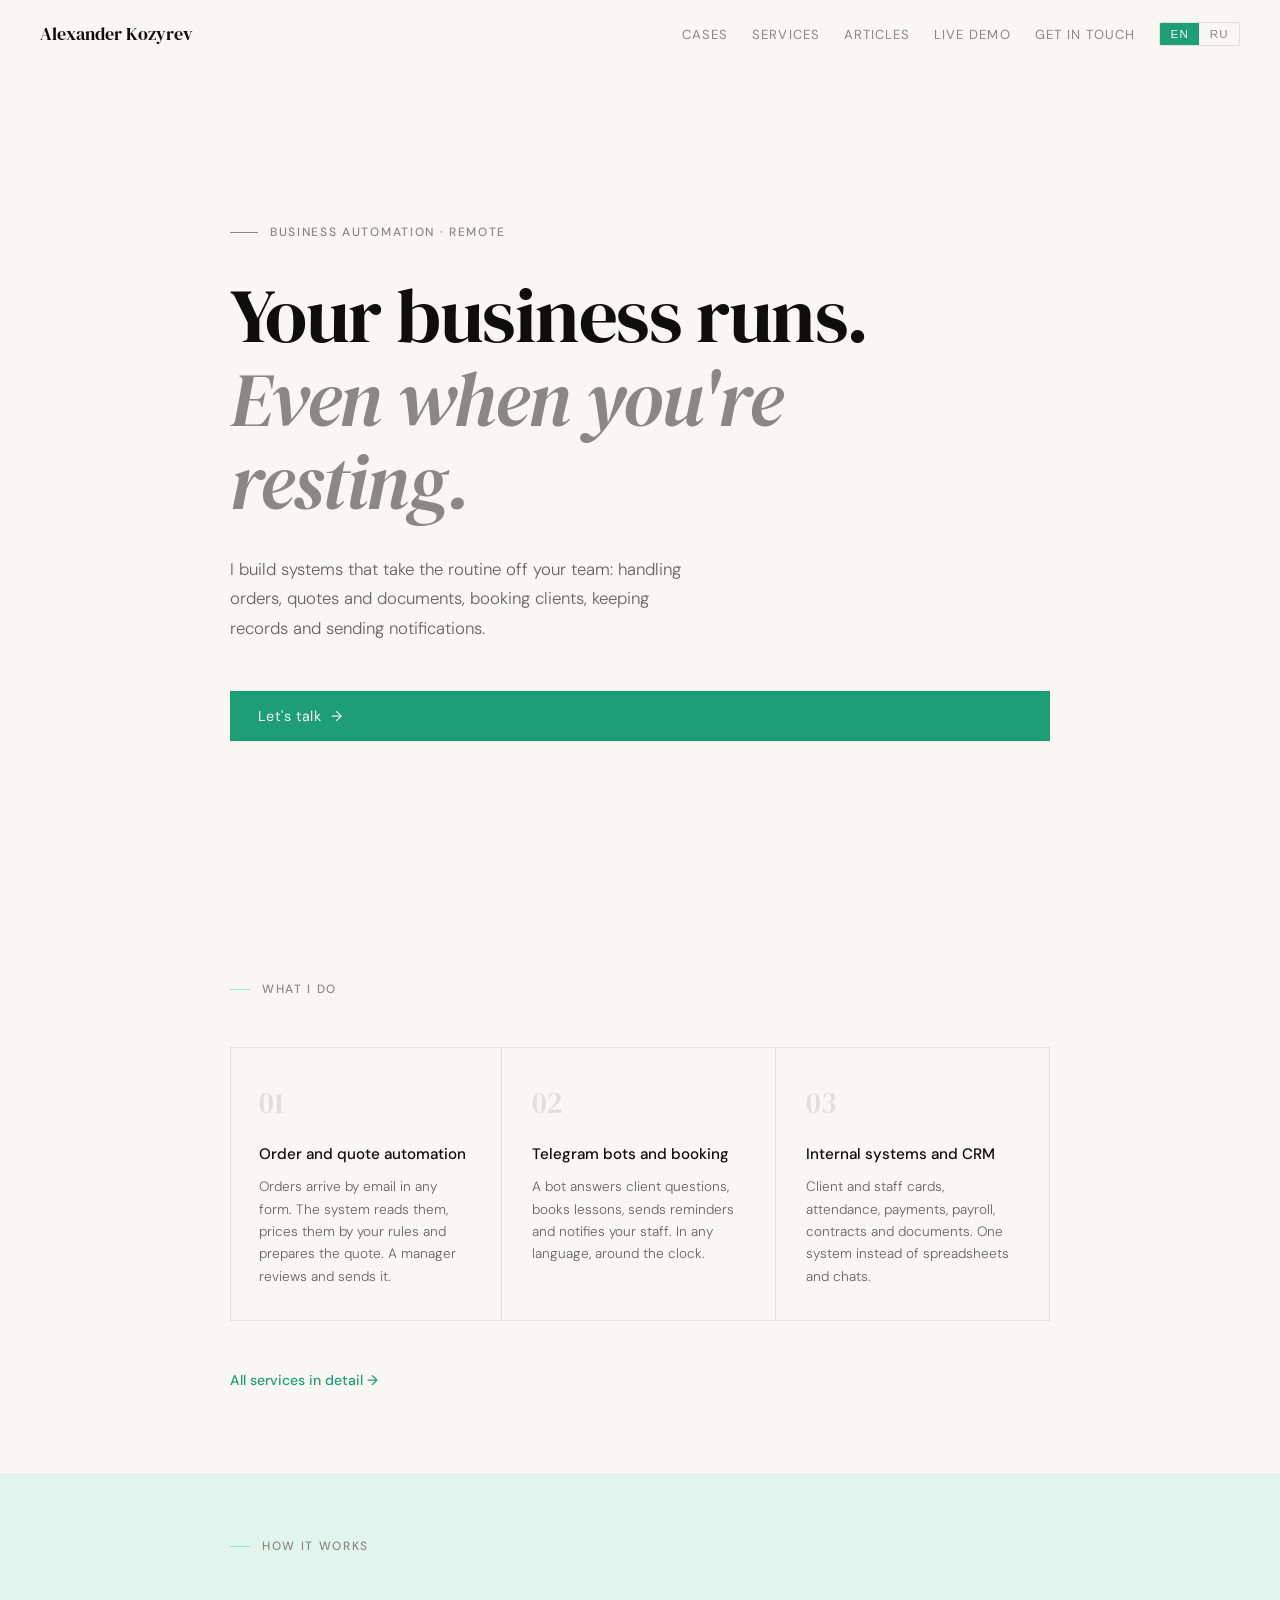
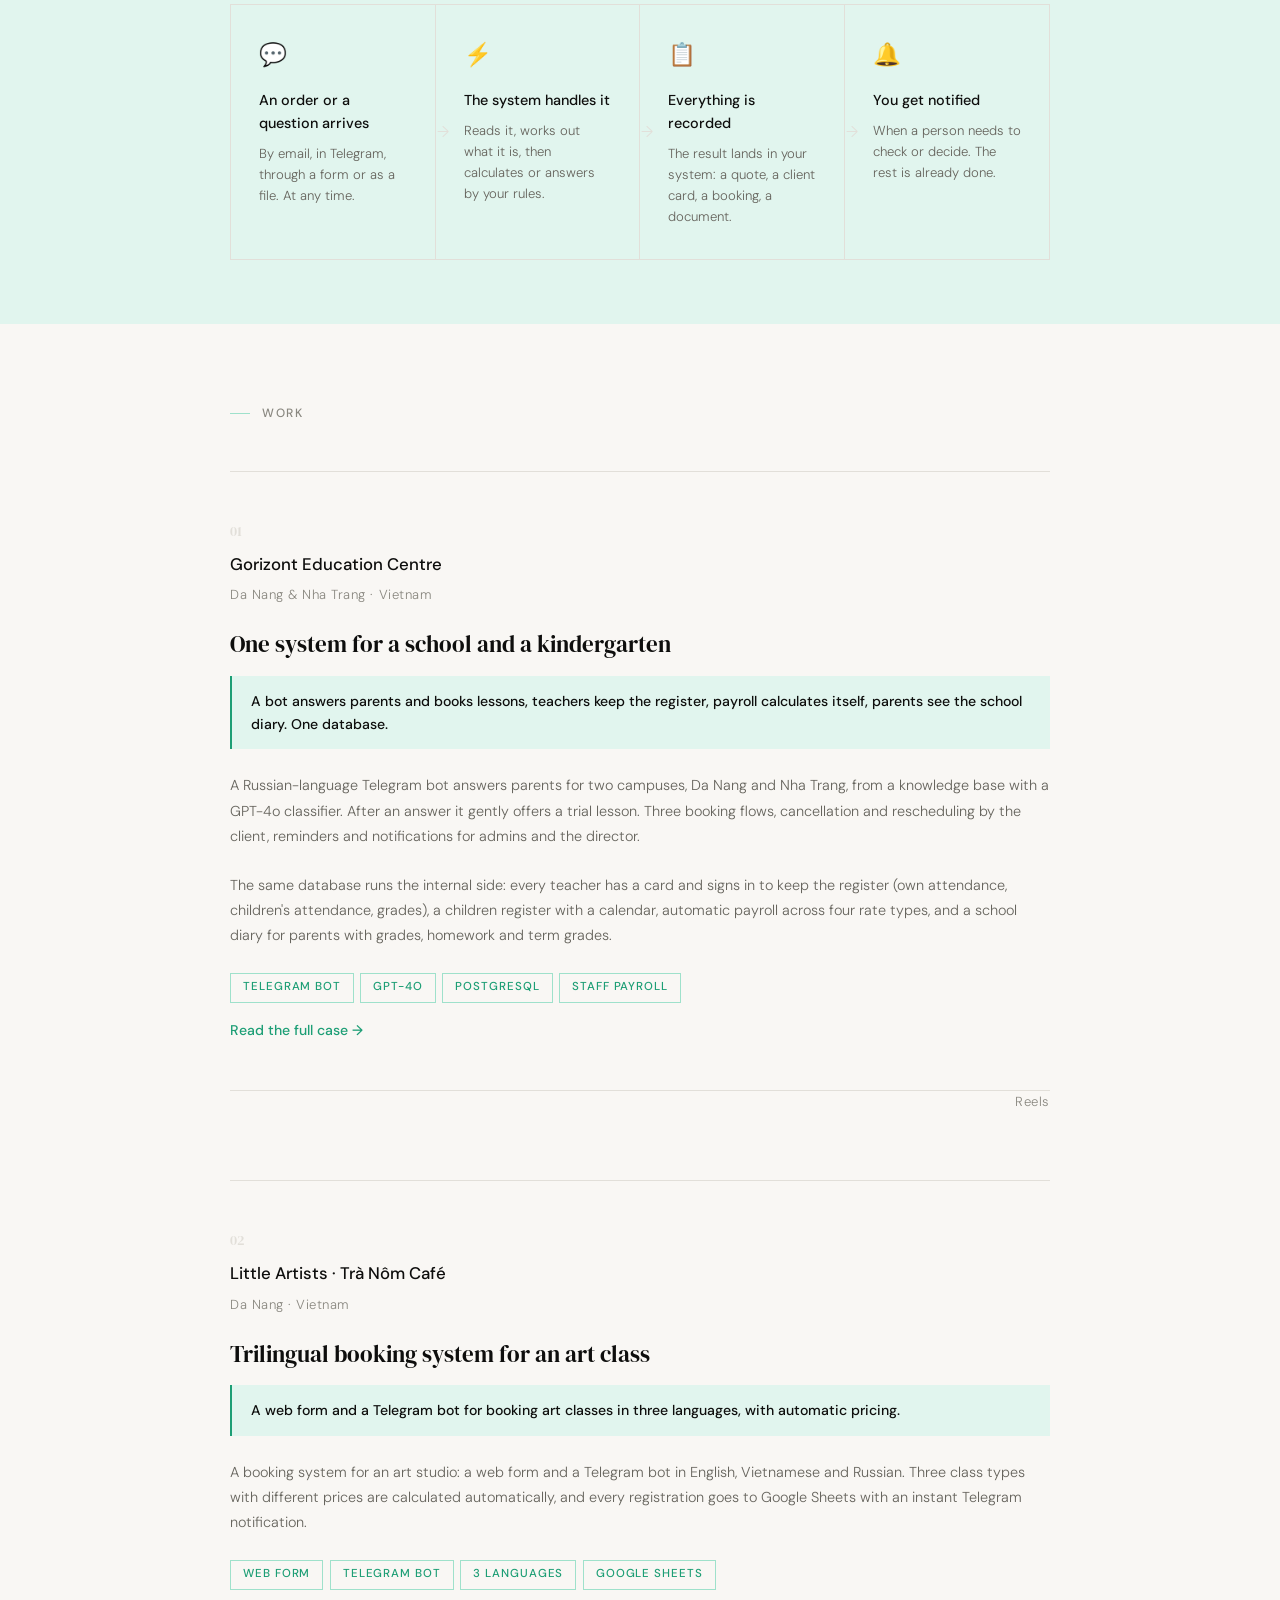
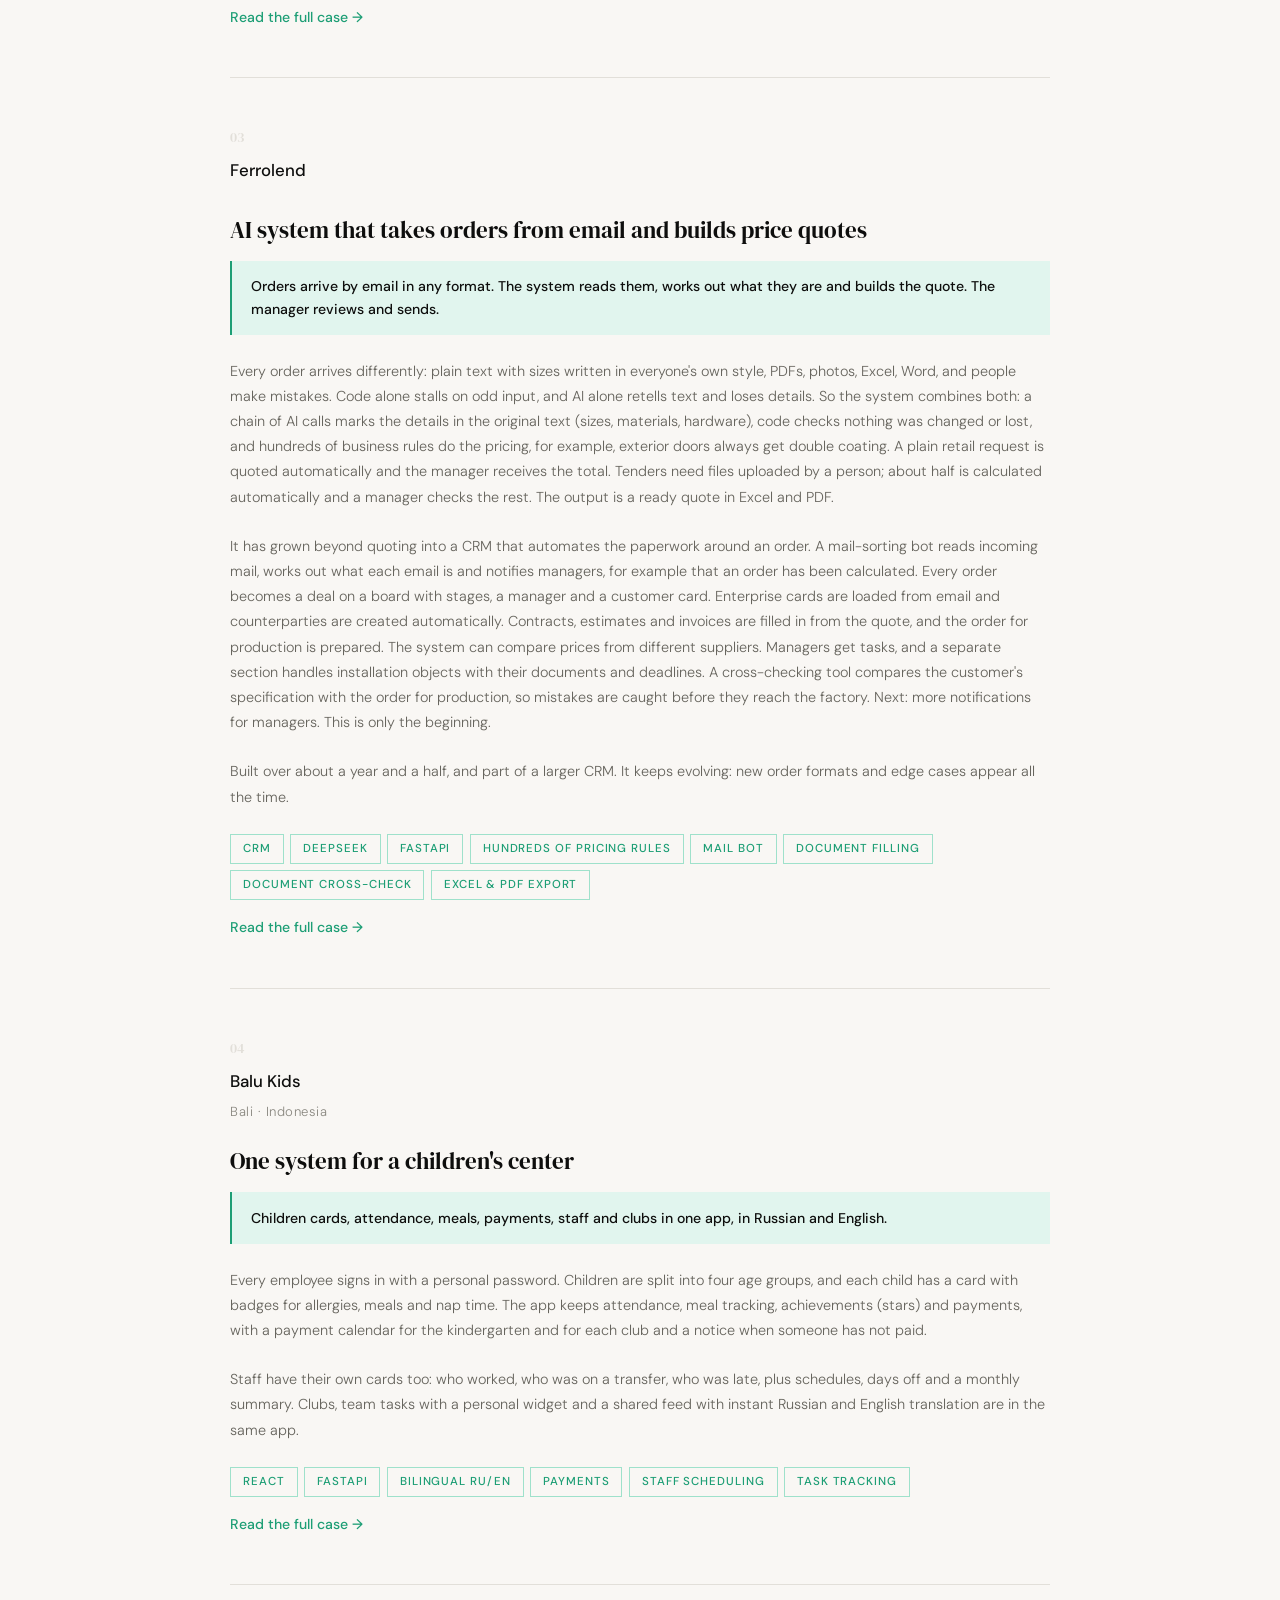
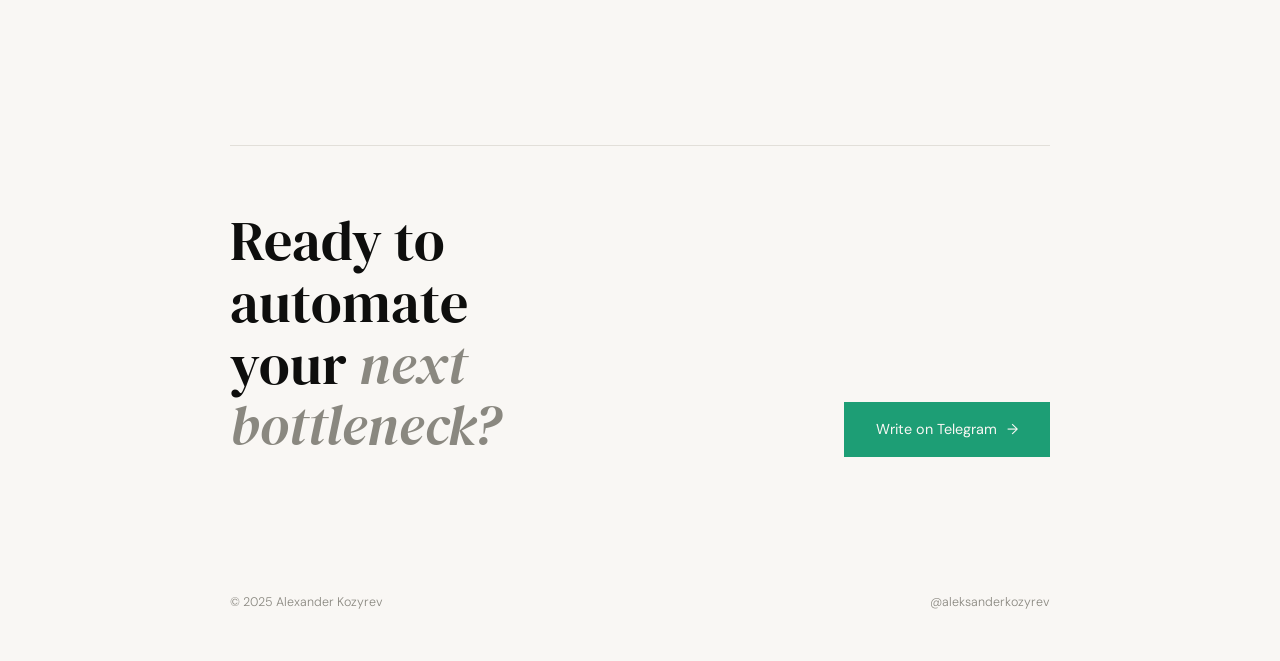
==== commit 1a80f154: "Little Artists: neutral wording, no outcome claims Co-Authored-By: Claude Sonnet 5.5 <noreply@anthro" ====
--- a/index.html
+++ b/index.html
@@ -383,12 +383,12 @@
             <span data-ru style="display:none">Трёхъязычная система записи для арт-студии</span>
           </h2>
           <div class="result-line">
-            <span data-en>Registrations went from manual WhatsApp chats to fully automatic, with zero admin involvement.</span>
-            <span data-ru style="display:none">Записи перешли с ручных переписок в WhatsApp на полный автомат, без участия администратора.</span>
-          </div>
-          <p class="case-desc">
-            <span data-en>Parents book children's art classes via a web form or Telegram bot in English, Vietnamese and Russian. Three class types with different pricing handled automatically. Every registration lands in Google Sheets with an instant Telegram notification.</span>
-            <span data-ru style="display:none">Родители записывают детей на занятия через веб-форму или Telegram-бота на английском, вьетнамском и русском. Три типа занятий с разными ценами обрабатываются автоматически. Каждая запись попадает в Google Sheets с мгновенным уведомлением.</span>
+            <span data-en>A web form and a Telegram bot for booking art classes in three languages, with automatic pricing.</span>
+            <span data-ru style="display:none">Веб-форма и Telegram-бот для записи на занятия на трёх языках, с автоматическим расчётом цены.</span>
+          </div>
+          <p class="case-desc">
+            <span data-en>A booking system for an art studio: a web form and a Telegram bot in English, Vietnamese and Russian. Three class types with different prices are calculated automatically, and every registration goes to Google Sheets with an instant Telegram notification.</span>
+            <span data-ru style="display:none">Система записи для арт-студии: веб-форма и Telegram-бот на английском, вьетнамском и русском. Цена трёх типов занятий считается автоматически, а каждая запись попадает в Google Sheets с мгновенным уведомлением в Telegram.</span>
           </p>
           <div class="case-tags">
             <span class="tag"><span data-en>Web form</span><span data-ru style="display:none">Веб-форма</span></span>
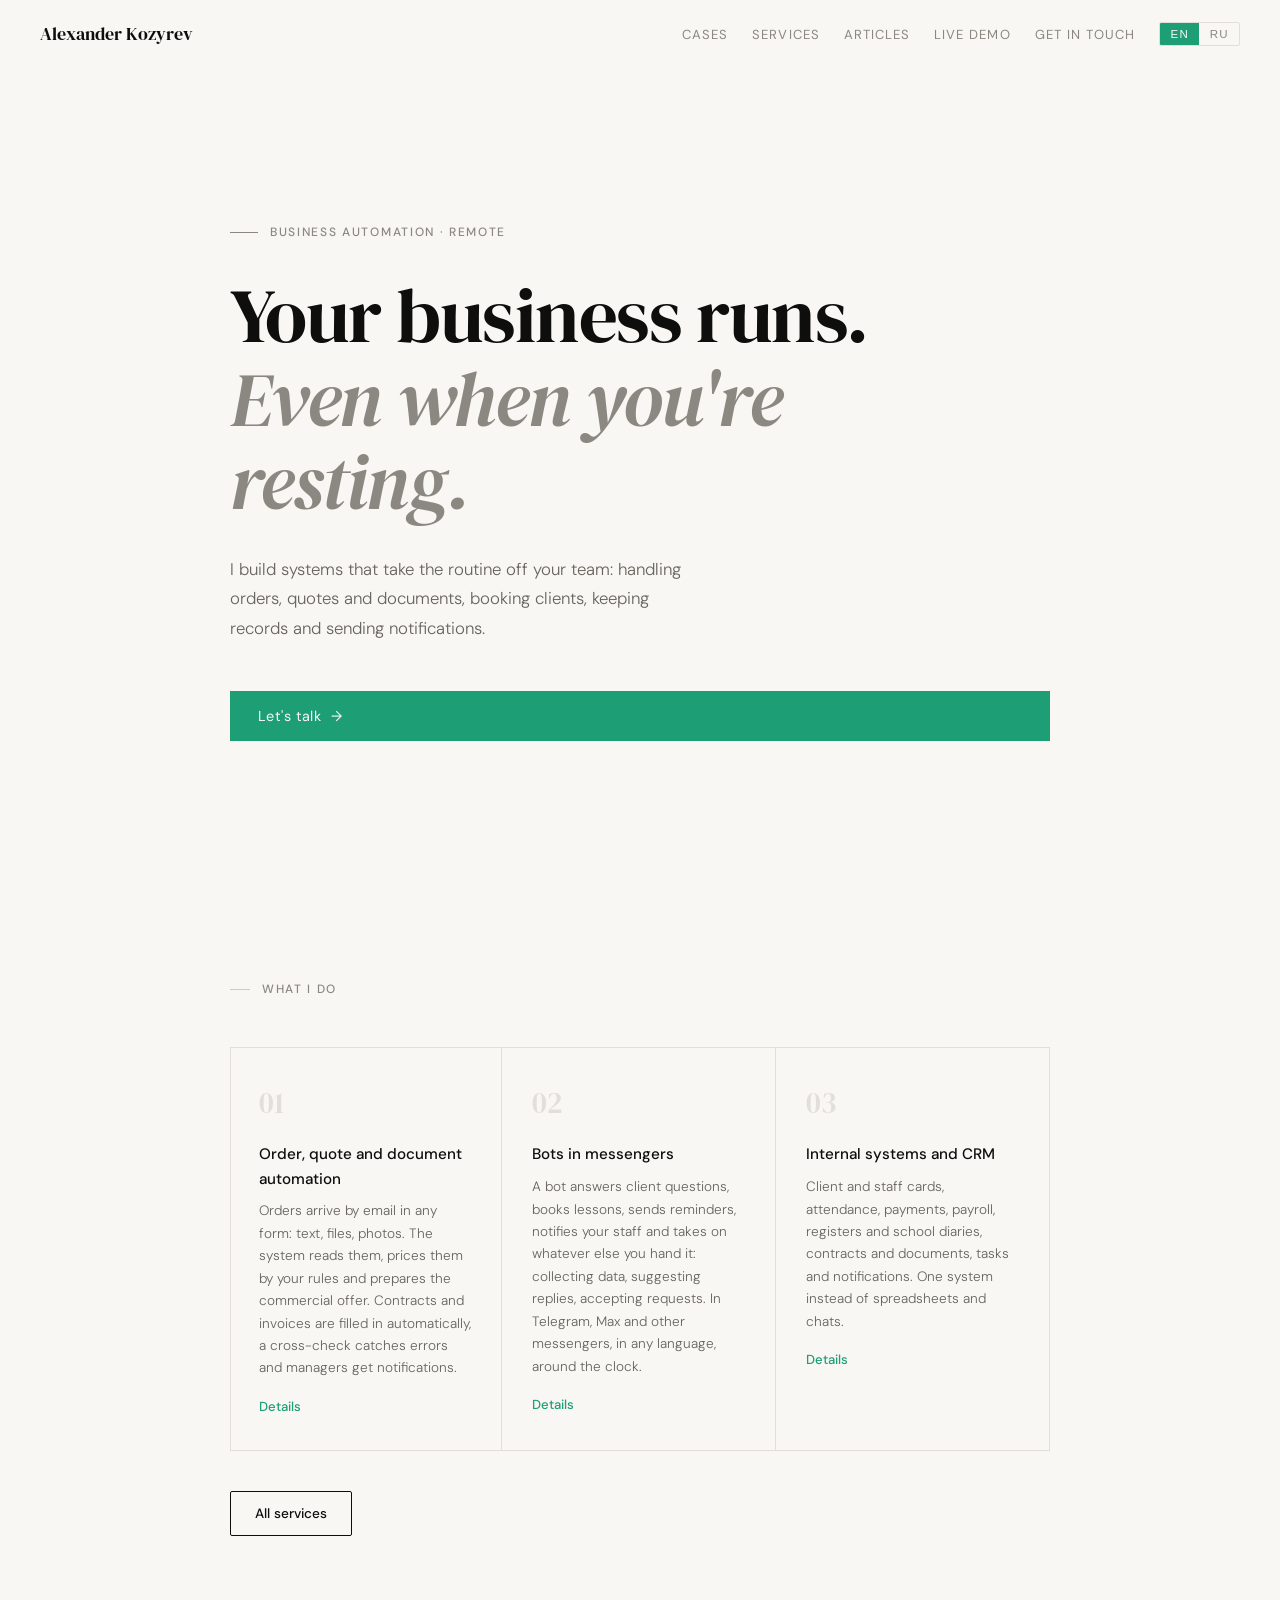
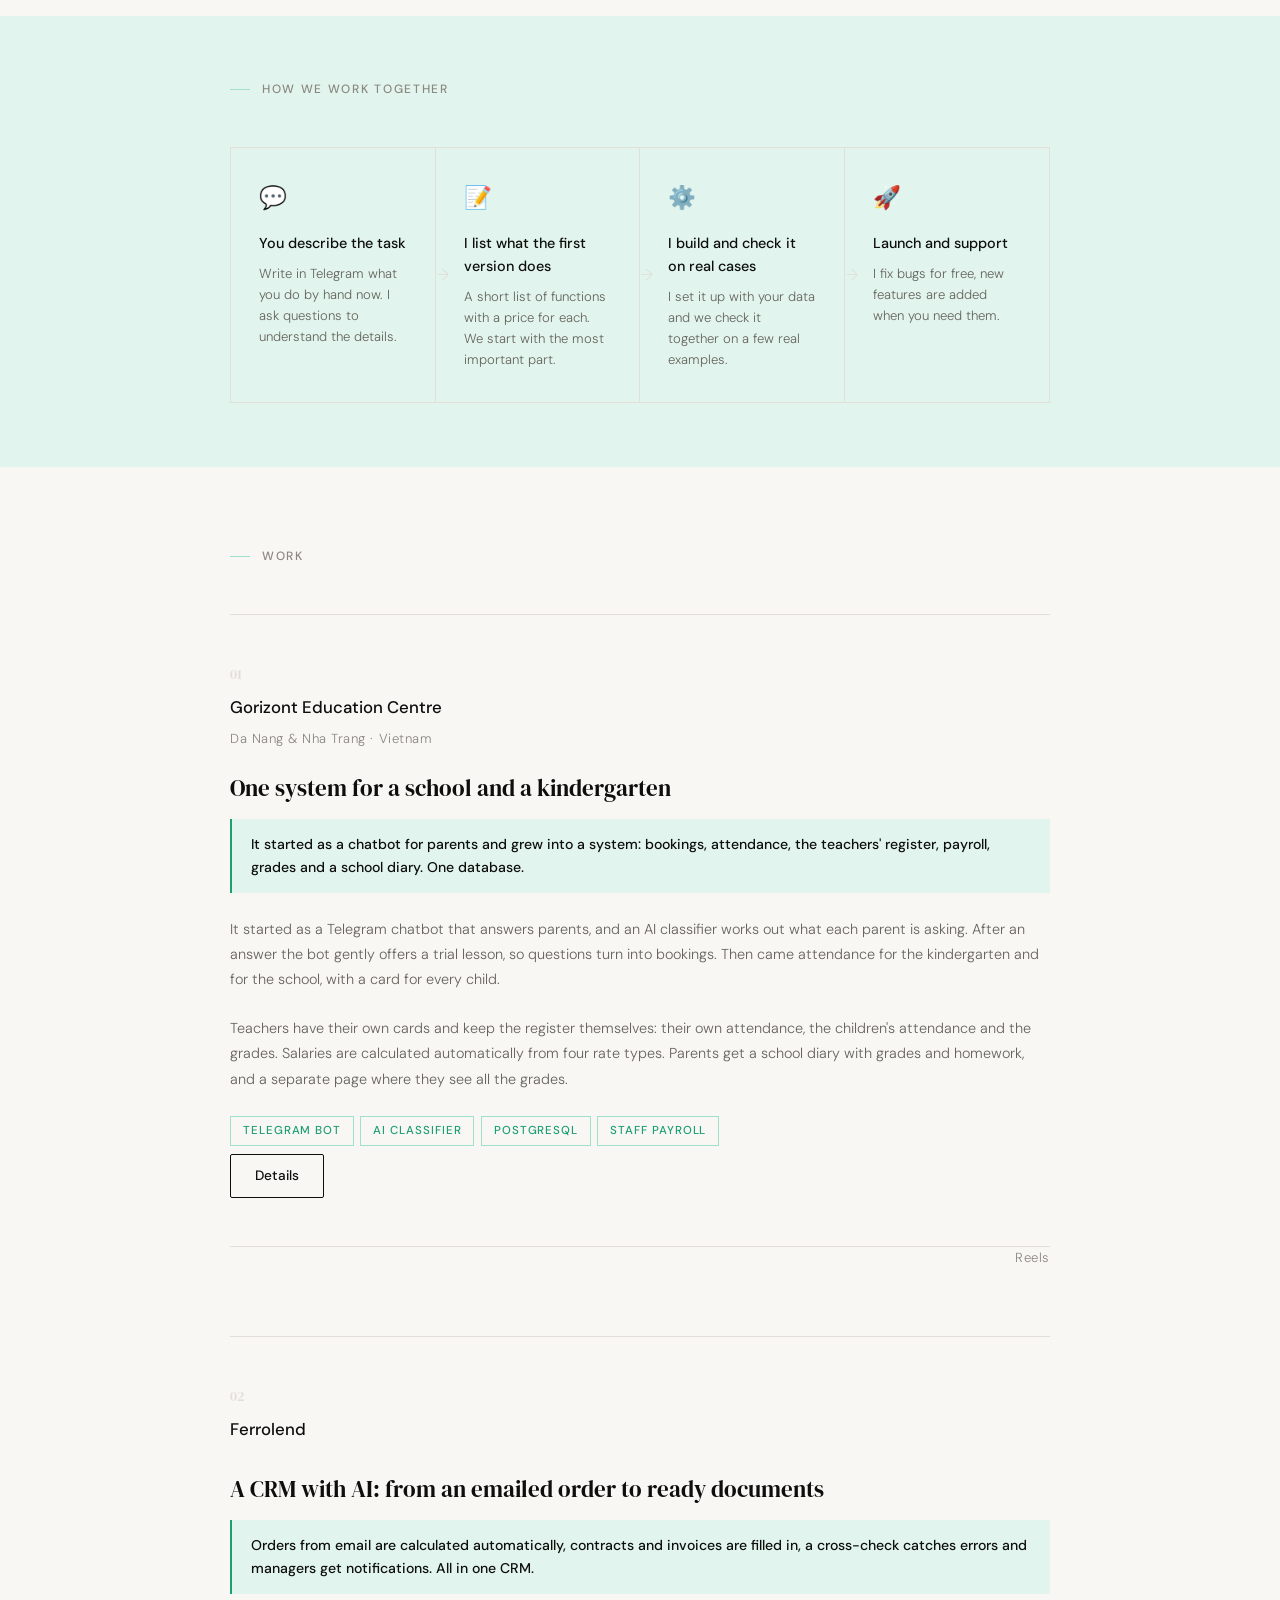
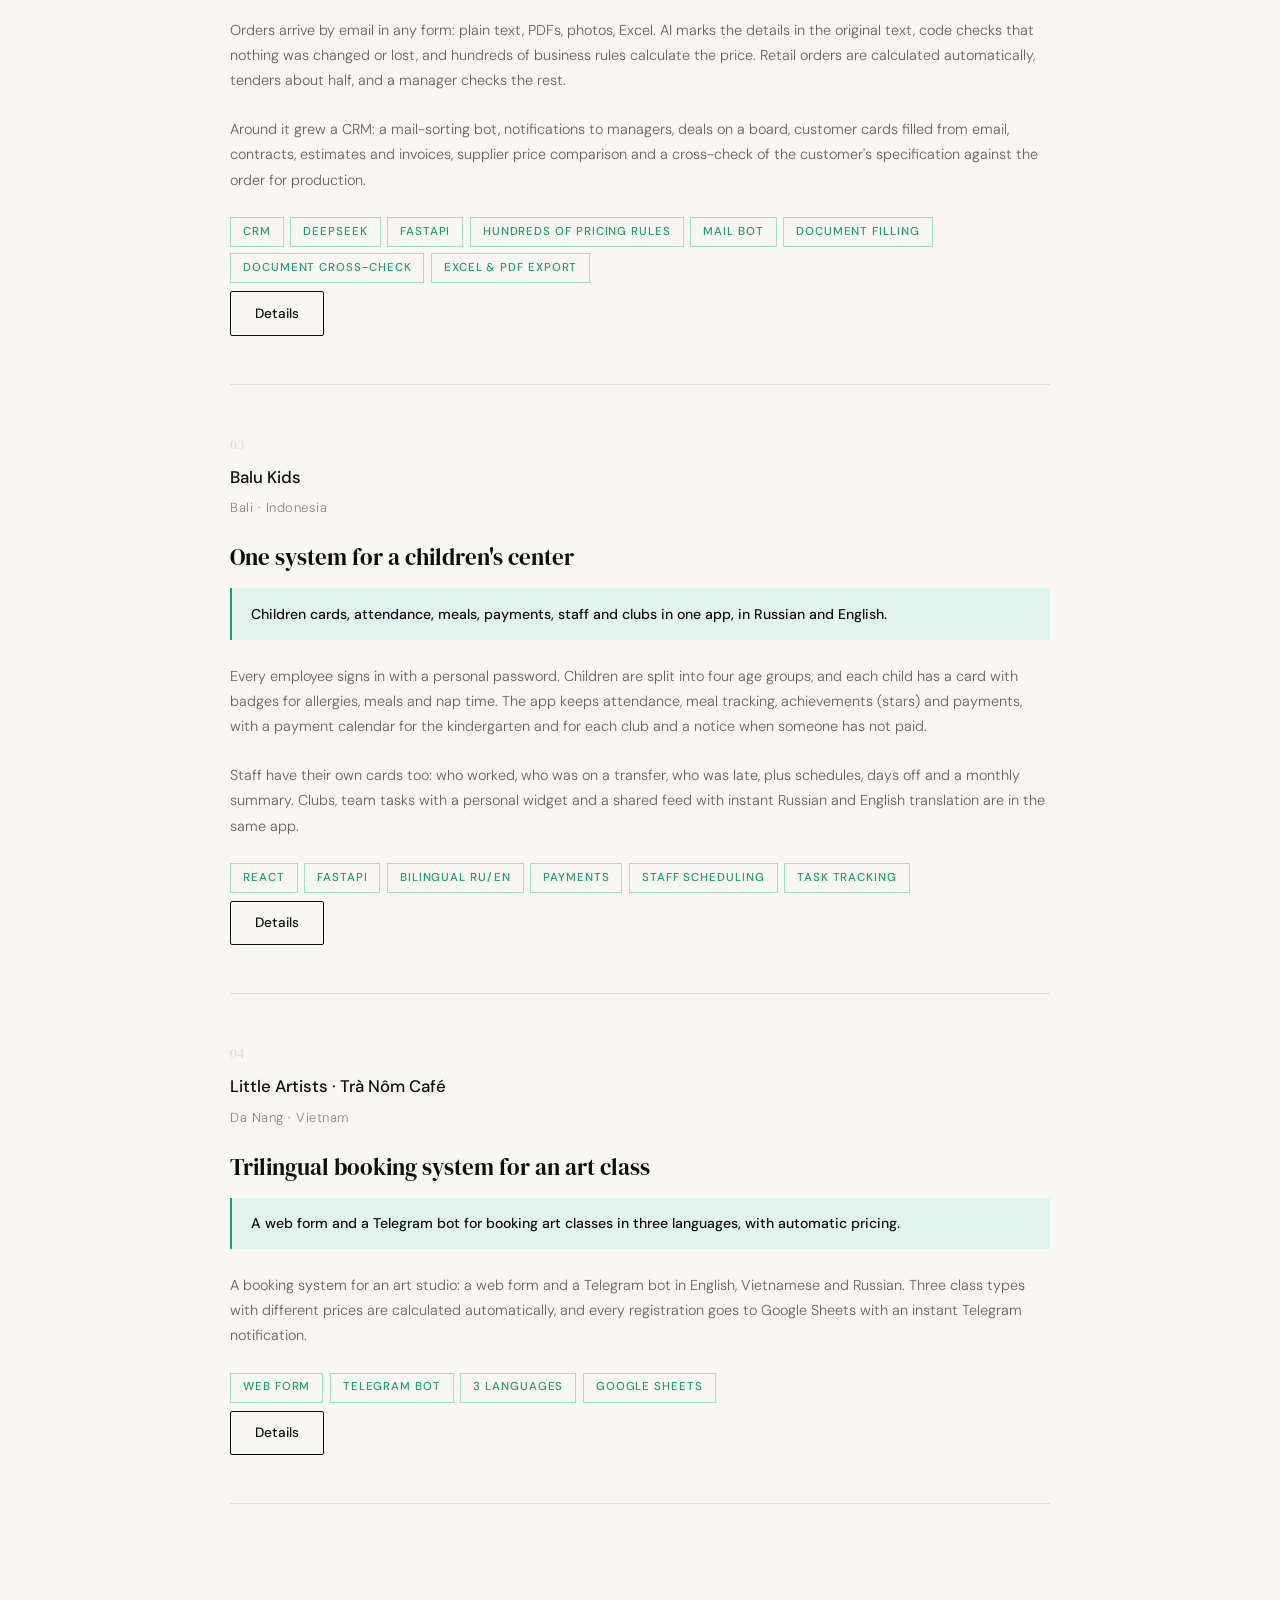
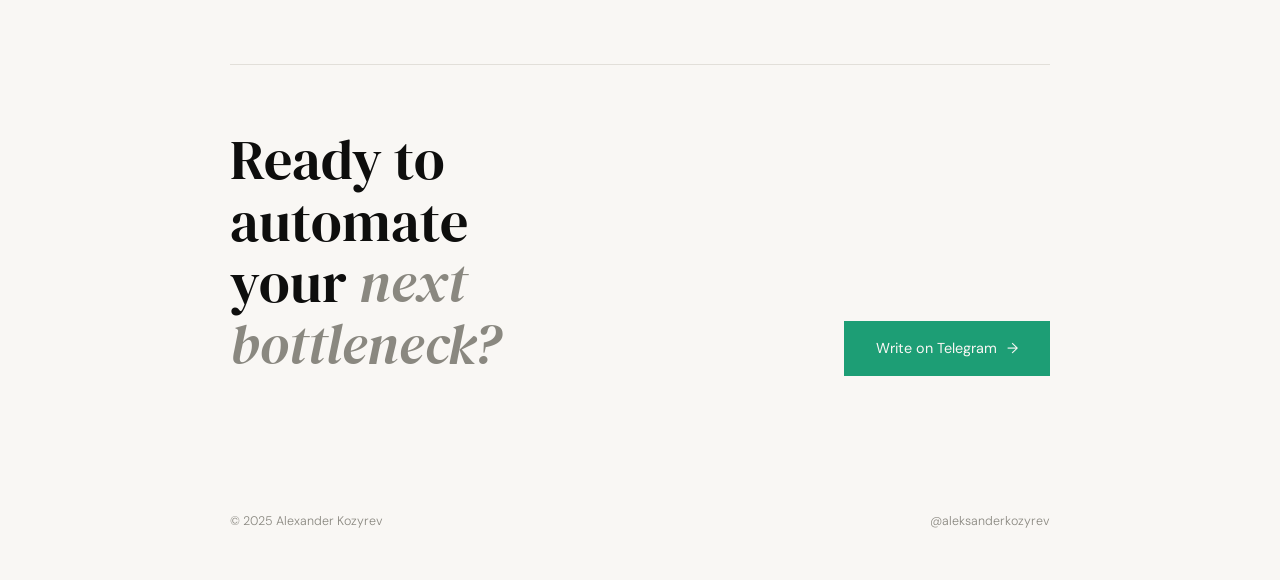
==== commit 738cbc71: "Home page rework: services as links, how we work, case order and texts, details buttons; Ferrolend a" ====
--- a/index.html
+++ b/index.html
@@ -170,6 +170,11 @@
   }
   .case-more { display:inline-block; margin-top:1rem; font-size:.88rem; color:var(--accent); text-decoration:none; font-weight:500; }
   .case-more:hover { text-decoration:underline; }
+  .case-btn { display:inline-block; margin-top:.5rem; padding:.65rem 1.5rem; border:1px solid var(--black); color:var(--black); text-decoration:none; font-size:.85rem; font-weight:500; border-radius:2px; transition:background .2s,color .2s; }
+  .case-btn:hover { background:var(--black); color:var(--white); }
+  a.service-item { display:block; color:inherit; text-decoration:none; }
+  .service-more { display:inline-block; margin-top:1rem; font-size:.82rem; font-weight:500; color:var(--accent); }
+  a.service-item:hover .service-more { text-decoration:underline; }
   .case-tags { display: flex; flex-wrap: wrap; gap: 0.4rem; }
   .tag {
     font-size: 0.72rem; font-weight: 500; letter-spacing: 0.08em;
@@ -249,72 +254,75 @@
   <div class="wrap">
     <p class="section-label" data-en="What I do" data-ru="Что делаю">What I do</p>
     <div class="services">
-      <div class="service-item fade-up">
+      <a class="service-item fade-up" href="services/order-automation/">
         <span class="service-num">01</span>
-        <p class="service-title" data-en="Order and quote automation" data-ru="Автоматизация заявок и КП">Order and quote automation</p>
+        <p class="service-title" data-en="Order, quote and document automation" data-ru="Автоматизация заказов, расчётов и документов">Order, quote and document automation</p>
         <p class="service-desc">
-          <span data-en>Orders arrive by email in any form. The system reads them, prices them by your rules and prepares the quote. A manager reviews and sends it.</span>
-          <span data-ru style="display:none">Заявки приходят на почту в любом виде. Система читает их, считает цену по вашим правилам и готовит КП. Менеджер проверяет и отправляет.</span>
-        </p>
-      </div>
-      <div class="service-item fade-up">
+          <span data-en>Orders arrive by email in any form: text, files, photos. The system reads them, prices them by your rules and prepares the commercial offer. Contracts and invoices are filled in automatically, a cross-check catches errors and managers get notifications.</span>
+          <span data-ru style="display:none">Заявки приходят на почту в любом формате: текстом, файлами, фото. Система сама разбирает их, считает цену по вашим правилам и готовит коммерческое предложение. Договоры и счета заполняются автоматически, сверка ловит ошибки, а менеджеры получают уведомления.</span>
+        </p>
+        <span class="service-more"><span data-en>Details</span><span data-ru style="display:none">Подробнее</span></span>
+      </a>
+      <a class="service-item fade-up" href="services/telegram-bots/">
         <span class="service-num">02</span>
-        <p class="service-title" data-en="Telegram bots and booking" data-ru="Telegram-боты и запись">Telegram bots and booking</p>
+        <p class="service-title" data-en="Bots in messengers" data-ru="Боты в мессенджерах">Bots in messengers</p>
         <p class="service-desc">
-          <span data-en>A bot answers client questions, books lessons, sends reminders and notifies your staff. In any language, around the clock.</span>
-          <span data-ru style="display:none">Бот отвечает на вопросы клиентов, записывает на занятия, напоминает и уведомляет сотрудников. На любом языке, круглосуточно.</span>
-        </p>
-      </div>
-      <div class="service-item fade-up">
+          <span data-en>A bot answers client questions, books lessons, sends reminders, notifies your staff and takes on whatever else you hand it: collecting data, suggesting replies, accepting requests. In Telegram, Max and other messengers, in any language, around the clock.</span>
+          <span data-ru style="display:none">Бот отвечает на вопросы клиентов, записывает на занятия, напоминает, уведомляет сотрудников и берёт на себя всё остальное, что ему поручено: сбор данных, подсказки ответов, приём заявок. В Telegram, Max и других мессенджерах, на любом языке, круглосуточно.</span>
+        </p>
+        <span class="service-more"><span data-en>Details</span><span data-ru style="display:none">Подробнее</span></span>
+      </a>
+      <a class="service-item fade-up" href="services/internal-systems/">
         <span class="service-num">03</span>
         <p class="service-title" data-en="Internal systems and CRM" data-ru="Внутренние системы и CRM">Internal systems and CRM</p>
         <p class="service-desc">
-          <span data-en>Client and staff cards, attendance, payments, payroll, contracts and documents. One system instead of spreadsheets and chats.</span>
-          <span data-ru style="display:none">Карточки клиентов и сотрудников, посещаемость, оплаты, зарплата, договоры и документы. Одна система вместо таблиц и чатов.</span>
-        </p>
-      </div>
+          <span data-en>Client and staff cards, attendance, payments, payroll, registers and school diaries, contracts and documents, tasks and notifications. One system instead of spreadsheets and chats.</span>
+          <span data-ru style="display:none">Карточки клиентов и сотрудников, посещаемость, оплаты, зарплата, журналы и школьные дневники, договоры и документы, задачи и уведомления. Одна система вместо таблиц и чатов.</span>
+        </p>
+        <span class="service-more"><span data-en>Details</span><span data-ru style="display:none">Подробнее</span></span>
+      </a>
     </div>
-    <p style="margin-top:2rem"><a class="case-more" href="services/"><span data-en>All services in detail →</span><span data-ru style="display:none">Все услуги подробнее →</span></a></p>
+    <p style="margin-top:2rem"><a class="case-btn" href="services/"><span data-en>All services</span><span data-ru style="display:none">Все услуги</span></a></p>
   </div>
 </section>
 
 <section style="background: var(--accent-light); padding: 4rem 0;">
   <div class="wrap">
-    <p class="section-label" data-en="How it works" data-ru="Как это работает">How it works</p>
+    <p class="section-label" data-en="How we work together" data-ru="Как мы работаем">How we work together</p>
     <div class="how-wrap">
       <div class="how-step fade-up">
         <span class="how-arrow">→</span>
         <span class="how-icon">💬</span>
-        <p class="how-title" data-en="An order or a question arrives" data-ru="Приходит заявка или вопрос">An order or a question arrives</p>
+        <p class="how-title" data-en="You describe the task" data-ru="Вы описываете задачу">You describe the task</p>
         <p class="how-desc">
-          <span data-en>By email, in Telegram, through a form or as a file. At any time.</span>
-          <span data-ru style="display:none">Письмом, в Telegram, через форму или файлом. В любое время.</span>
+          <span data-en>Write in Telegram what you do by hand now. I ask questions to understand the details.</span>
+          <span data-ru style="display:none">Пишете в Telegram, что делаете вручную сейчас. Я задаю вопросы, чтобы понять детали.</span>
         </p>
       </div>
       <div class="how-step fade-up">
         <span class="how-arrow">→</span>
-        <span class="how-icon">⚡</span>
-        <p class="how-title" data-en="The system handles it" data-ru="Система разбирает">The system handles it</p>
+        <span class="how-icon">📝</span>
+        <p class="how-title" data-en="I list what the first version does" data-ru="Я описываю первую версию">I list what the first version does</p>
         <p class="how-desc">
-          <span data-en>Reads it, works out what it is, then calculates or answers by your rules.</span>
-          <span data-ru style="display:none">Читает, определяет, что это, затем считает или отвечает по вашим правилам.</span>
+          <span data-en>A short list of functions with a price for each. We start with the most important part.</span>
+          <span data-ru style="display:none">Короткий список функций с ценой за каждую. Начинаем с самого важного.</span>
         </p>
       </div>
       <div class="how-step fade-up">
         <span class="how-arrow">→</span>
-        <span class="how-icon">📋</span>
-        <p class="how-title" data-en="Everything is recorded" data-ru="Всё записано">Everything is recorded</p>
+        <span class="how-icon">⚙️</span>
+        <p class="how-title" data-en="I build and check it on real cases" data-ru="Делаю и проверяю на реальных случаях">I build and check it on real cases</p>
         <p class="how-desc">
-          <span data-en>The result lands in your system: a quote, a client card, a booking, a document.</span>
-          <span data-ru style="display:none">Результат попадает в вашу систему: расчёт, карточка клиента, запись, документ.</span>
+          <span data-en>I set it up with your data and we check it together on a few real examples.</span>
+          <span data-ru style="display:none">Настраиваю под ваши данные, и мы вместе проверяем на нескольких реальных примерах.</span>
         </p>
       </div>
       <div class="how-step fade-up">
-        <span class="how-icon">🔔</span>
-        <p class="how-title" data-en="You get notified" data-ru="Вы получаете уведомление">You get notified</p>
+        <span class="how-icon">🚀</span>
+        <p class="how-title" data-en="Launch and support" data-ru="Запуск и поддержка">Launch and support</p>
         <p class="how-desc">
-          <span data-en>When a person needs to check or decide. The rest is already done.</span>
-          <span data-ru style="display:none">Когда нужна проверка или решение человека. Остальное уже сделано.</span>
+          <span data-en>I fix bugs for free, new features are added when you need them.</span>
+          <span data-ru style="display:none">Ошибки исправляю бесплатно, новые функции добавляем по мере необходимости.</span>
         </p>
       </div>
     </div>
@@ -338,24 +346,24 @@
             <span data-ru style="display:none">Одна система для школы и детского сада</span>
           </h2>
           <div class="result-line">
-            <span data-en>A bot answers parents and books lessons, teachers keep the register, payroll calculates itself, parents see the school diary. One database.</span>
-            <span data-ru style="display:none">Бот отвечает родителям и записывает на занятия, педагоги ведут журнал, зарплата считается сама, родители видят дневник. Одна база данных.</span>
-          </div>
-          <p class="case-desc">
-            <span data-en>A Russian-language Telegram bot answers parents for two campuses, Da Nang and Nha Trang, from a knowledge base with a GPT-4o classifier. After an answer it gently offers a trial lesson. Three booking flows, cancellation and rescheduling by the client, reminders and notifications for admins and the director.</span>
-            <span data-ru style="display:none">Русскоязычный Telegram-бот отвечает родителям двух филиалов, Дананг и Нячанг, по базе знаний с классификатором GPT-4o. После ответа мягко предлагает записаться на пробное. Три сценария записи, отмена и перенос самим клиентом, напоминания и уведомления администраторам и директору.</span>
-          </p>
-          <p class="case-desc">
-            <span data-en>The same database runs the internal side: every teacher has a card and signs in to keep the register (own attendance, children's attendance, grades), a children register with a calendar, automatic payroll across four rate types, and a school diary for parents with grades, homework and term grades.</span>
-            <span data-ru style="display:none">На той же базе работает внутренняя часть: у каждого учителя своя карточка, и он сам ведёт журнал (своя посещаемость, посещаемость детей, оценки), журнал детей с календарём, автоматический расчёт зарплаты по четырём типам ставки и школьный дневник для родителей с оценками, домашними заданиями и четвертными.</span>
+            <span data-en>It started as a chatbot for parents and grew into a system: bookings, attendance, the teachers' register, payroll, grades and a school diary. One database.</span>
+            <span data-ru style="display:none">Началось с чат-бота для родителей и выросло в систему: запись, посещаемость, журнал учителей, зарплата, оценки и школьный дневник. Одна база данных.</span>
+          </div>
+          <p class="case-desc">
+            <span data-en>It started as a Telegram chatbot that answers parents, and an AI classifier works out what each parent is asking. After an answer the bot gently offers a trial lesson, so questions turn into bookings. Then came attendance for the kindergarten and for the school, with a card for every child.</span>
+            <span data-ru style="display:none">Всё началось с Telegram-бота, который отвечает родителям: классификатор на основе ИИ определяет, о чём спрашивает родитель. После ответа бот мягко предлагает записаться на пробное занятие, так вопросы превращаются в записи. Потом появилась посещаемость детского сада и школы с карточкой на каждого ребёнка.</span>
+          </p>
+          <p class="case-desc">
+            <span data-en>Teachers have their own cards and keep the register themselves: their own attendance, the children's attendance and the grades. Salaries are calculated automatically from four rate types. Parents get a school diary with grades and homework, and a separate page where they see all the grades.</span>
+            <span data-ru style="display:none">У учителей свои карточки, и они сами ведут журнал: свою посещаемость, посещаемость детей и оценки. Зарплата считается автоматически по четырём типам ставок. Родители получают школьный дневник с оценками и домашними заданиями и отдельную страницу, где видны все оценки.</span>
           </p>
           <div class="case-tags">
             <span class="tag"><span data-en>Telegram bot</span><span data-ru style="display:none">Telegram-бот</span></span>
-            <span class="tag"><span data-en>GPT-4o</span><span data-ru style="display:none">GPT-4o</span></span>
+            <span class="tag"><span data-en>AI classifier</span><span data-ru style="display:none">ИИ-классификатор</span></span>
             <span class="tag"><span data-en>PostgreSQL</span><span data-ru style="display:none">PostgreSQL</span></span>
             <span class="tag"><span data-en>Staff payroll</span><span data-ru style="display:none">Зарплата персонала</span></span>
           </div>
-          <a class="case-more" href="cases/gorizont/"><span data-en>Read the full case →</span><span data-ru style="display:none">Читать кейс полностью →</span></a>
+          <a class="case-btn" href="cases/gorizont/"><span data-en>Details</span><span data-ru style="display:none">Подробнее</span></a>
         </div>
       </div>
 
@@ -374,58 +382,25 @@
       <div class="case-item fade-up">
         <div>
           <span class="case-index">02</span>
-          <p class="case-client">Little Artists · Trà Nôm Café</p>
-          <p class="case-location"><span data-en>Da Nang · Vietnam</span><span data-ru style="display:none">Дананг · Вьетнам</span></p>
+          <p class="case-client">Ferrolend</p>
+          <p class="case-location"><span data-en></span><span data-ru style="display:none">Россия</span></p>
         </div>
         <div>
           <h2 class="case-title">
-            <span data-en>Trilingual booking system for an art class</span>
-            <span data-ru style="display:none">Трёхъязычная система записи для арт-студии</span>
+            <span data-en>A CRM with AI: from an emailed order to ready documents</span>
+            <span data-ru style="display:none">CRM с ИИ: от заявки на почте до готовых документов</span>
           </h2>
           <div class="result-line">
-            <span data-en>A web form and a Telegram bot for booking art classes in three languages, with automatic pricing.</span>
-            <span data-ru style="display:none">Веб-форма и Telegram-бот для записи на занятия на трёх языках, с автоматическим расчётом цены.</span>
-          </div>
-          <p class="case-desc">
-            <span data-en>A booking system for an art studio: a web form and a Telegram bot in English, Vietnamese and Russian. Three class types with different prices are calculated automatically, and every registration goes to Google Sheets with an instant Telegram notification.</span>
-            <span data-ru style="display:none">Система записи для арт-студии: веб-форма и Telegram-бот на английском, вьетнамском и русском. Цена трёх типов занятий считается автоматически, а каждая запись попадает в Google Sheets с мгновенным уведомлением в Telegram.</span>
-          </p>
-          <div class="case-tags">
-            <span class="tag"><span data-en>Web form</span><span data-ru style="display:none">Веб-форма</span></span>
-            <span class="tag"><span data-en>Telegram bot</span><span data-ru style="display:none">Telegram-бот</span></span>
-            <span class="tag"><span data-en>3 languages</span><span data-ru style="display:none">3 языка</span></span>
-            <span class="tag"><span data-en>Google Sheets</span><span data-ru style="display:none">Google Sheets</span></span>
-          </div>
-          <a class="case-more" href="cases/little-artists/"><span data-en>Read the full case →</span><span data-ru style="display:none">Читать кейс полностью →</span></a>
-        </div>
-      </div>
-
-      <div class="case-item fade-up">
-        <div>
-          <span class="case-index">03</span>
-          <p class="case-client">Ferrolend</p>
-          <p class="case-location"><span data-en></span><span data-ru style="display:none">Россия</span></p>
-        </div>
-        <div>
-          <h2 class="case-title">
-            <span data-en>AI system that takes orders from email and builds price quotes</span>
-            <span data-ru style="display:none">ИИ-система, которая принимает заявки с почты и сама делает КП</span>
-          </h2>
-          <div class="result-line">
-            <span data-en>Orders arrive by email in any format. The system reads them, works out what they are and builds the quote. The manager reviews and sends.</span>
-            <span data-ru style="display:none">Заявки приходят на почту в любом формате. Система читает их, определяет, что это, и строит КП, менеджеру остаётся проверить и отправить.</span>
-          </div>
-          <p class="case-desc">
-            <span data-en>Every order arrives differently: plain text with sizes written in everyone's own style, PDFs, photos, Excel, Word, and people make mistakes. Code alone stalls on odd input, and AI alone retells text and loses details. So the system combines both: a chain of AI calls marks the details in the original text (sizes, materials, hardware), code checks nothing was changed or lost, and hundreds of business rules do the pricing, for example, exterior doors always get double coating. A plain retail request is quoted automatically and the manager receives the total. Tenders need files uploaded by a person; about half is calculated automatically and a manager checks the rest. The output is a ready quote in Excel and PDF.</span>
-            <span data-ru style="display:none">Каждая заявка приходит по-своему: обычный текст, где размеры у каждого записаны в своём стиле, PDF, фото, Excel, Word, и люди ошибаются. Один код стопорится на странном вводе, а один ИИ пересказывает текст и теряет детали. Поэтому система совмещает оба подхода: цепочка вызовов ИИ размечает детали в исходном тексте (размеры, материалы, фурнитура), код проверяет, что ничего не изменено и не потеряно, а цену считают сотни бизнес-правил, например, наружным дверям всегда ставится двойная покраска. Обычную розничную заявку система считает сама, и менеджер получает сумму. Тендеры нужно загружать человеку; примерно половина считается автоматически, остальное проверяет менеджер. На выходе — готовое КП в Excel и PDF.</span>
-          </p>
-          <p class="case-desc">
-            <span data-en>It has grown beyond quoting into a CRM that automates the paperwork around an order. A mail-sorting bot reads incoming mail, works out what each email is and notifies managers, for example that an order has been calculated. Every order becomes a deal on a board with stages, a manager and a customer card. Enterprise cards are loaded from email and counterparties are created automatically. Contracts, estimates and invoices are filled in from the quote, and the order for production is prepared. The system can compare prices from different suppliers. Managers get tasks, and a separate section handles installation objects with their documents and deadlines. A cross-checking tool compares the customer's specification with the order for production, so mistakes are caught before they reach the factory. Next: more notifications for managers. This is only the beginning.</span>
-            <span data-ru style="display:none">Сейчас это уже не только расчёт заявок, а CRM, которая автоматизирует бумажную работу вокруг заказа. Бот-сортировщик читает входящую почту, определяет, что это за письмо, и присылает менеджерам уведомления, например о том, что заявка посчитана. Каждая заявка становится сделкой на доске с этапами, менеджером и карточкой заказчика. Карточки предприятий загружаются из почты, контрагенты создаются сами. Договор, смета и счёт заполняются из КП, готовится заказ на производство. Можно сравнивать цены разных поставщиков. У менеджеров есть задачи, а отдельный раздел ведёт монтажные объекты с документами и сроками. Инструмент-сверщик сравнивает спецификацию заказчика с заказом на производство, чтобы ошибки находились до того, как заказ уйдёт на завод. Дальше: больше уведомлений для менеджеров. Это только начало.</span>
-          </p>
-          <p class="case-desc">
-            <span data-en>Built over about a year and a half, and part of a larger CRM. It keeps evolving: new order formats and edge cases appear all the time.</span>
-            <span data-ru style="display:none">Делается около полутора лет и входит в большую CRM. Она продолжает развиваться: новые форматы заявок и особые случаи появляются постоянно.</span>
+            <span data-en>Orders from email are calculated automatically, contracts and invoices are filled in, a cross-check catches errors and managers get notifications. All in one CRM.</span>
+            <span data-ru style="display:none">Заявки с почты считаются автоматически, договоры и счета заполняются сами, сверка находит ошибки, а менеджеры получают уведомления. Всё в одной CRM.</span>
+          </div>
+          <p class="case-desc">
+            <span data-en>Orders arrive by email in any form: plain text, PDFs, photos, Excel. AI marks the details in the original text, code checks that nothing was changed or lost, and hundreds of business rules calculate the price. Retail orders are calculated automatically, tenders about half, and a manager checks the rest.</span>
+            <span data-ru style="display:none">Заявки приходят на почту в любом виде: текст, PDF, фото, Excel. ИИ размечает детали в исходном тексте, код проверяет, что ничего не изменено и не потеряно, а цену считают сотни бизнес-правил. Розничные заявки считаются автоматически, тендеры примерно наполовину, остальное проверяет менеджер.</span>
+          </p>
+          <p class="case-desc">
+            <span data-en>Around it grew a CRM: a mail-sorting bot, notifications to managers, deals on a board, customer cards filled from email, contracts, estimates and invoices, supplier price comparison and a cross-check of the customer's specification against the order for production.</span>
+            <span data-ru style="display:none">Вокруг этого выросла CRM: бот-сортировщик почты, уведомления менеджерам, сделки на доске, карточки заказчиков из почты, договоры, сметы и счета, сравнение цен поставщиков и сверка спецификации заказчика с заказом на производство.</span>
           </p>
           <div class="case-tags">
             <span class="tag"><span data-en>CRM</span><span data-ru style="display:none">CRM</span></span>
@@ -437,13 +412,13 @@
             <span class="tag"><span data-en>Document cross-check</span><span data-ru style="display:none">Сверка документов</span></span>
             <span class="tag"><span data-en>Excel & PDF export</span><span data-ru style="display:none">Выгрузка в Excel и PDF</span></span>
           </div>
-          <a class="case-more" href="cases/ferrolend/"><span data-en>Read the full case →</span><span data-ru style="display:none">Читать кейс полностью →</span></a>
+          <a class="case-btn" href="cases/ferrolend/"><span data-en>Details</span><span data-ru style="display:none">Подробнее</span></a>
         </div>
       </div>
 
       <div class="case-item fade-up">
         <div>
-          <span class="case-index">04</span>
+          <span class="case-index">03</span>
           <p class="case-client">Balu Kids</p>
           <p class="case-location"><span data-en>Bali · Indonesia</span><span data-ru style="display:none">Бали · Индонезия</span></p>
         </div>
@@ -472,7 +447,36 @@
             <span class="tag"><span data-en>Staff scheduling</span><span data-ru style="display:none">График персонала</span></span>
             <span class="tag"><span data-en>Task tracking</span><span data-ru style="display:none">Задачи</span></span>
           </div>
-          <a class="case-more" href="cases/balu-kids/"><span data-en>Read the full case →</span><span data-ru style="display:none">Читать кейс полностью →</span></a>
+          <a class="case-btn" href="cases/balu-kids/"><span data-en>Details</span><span data-ru style="display:none">Подробнее</span></a>
+        </div>
+      </div>
+
+      <div class="case-item fade-up">
+        <div>
+          <span class="case-index">04</span>
+          <p class="case-client">Little Artists · Trà Nôm Café</p>
+          <p class="case-location"><span data-en>Da Nang · Vietnam</span><span data-ru style="display:none">Дананг · Вьетнам</span></p>
+        </div>
+        <div>
+          <h2 class="case-title">
+            <span data-en>Trilingual booking system for an art class</span>
+            <span data-ru style="display:none">Трёхъязычная система записи для арт-студии</span>
+          </h2>
+          <div class="result-line">
+            <span data-en>A web form and a Telegram bot for booking art classes in three languages, with automatic pricing.</span>
+            <span data-ru style="display:none">Веб-форма и Telegram-бот для записи на занятия на трёх языках, с автоматическим расчётом цены.</span>
+          </div>
+          <p class="case-desc">
+            <span data-en>A booking system for an art studio: a web form and a Telegram bot in English, Vietnamese and Russian. Three class types with different prices are calculated automatically, and every registration goes to Google Sheets with an instant Telegram notification.</span>
+            <span data-ru style="display:none">Система записи для арт-студии: веб-форма и Telegram-бот на английском, вьетнамском и русском. Цена трёх типов занятий считается автоматически, а каждая запись попадает в Google Sheets с мгновенным уведомлением в Telegram.</span>
+          </p>
+          <div class="case-tags">
+            <span class="tag"><span data-en>Web form</span><span data-ru style="display:none">Веб-форма</span></span>
+            <span class="tag"><span data-en>Telegram bot</span><span data-ru style="display:none">Telegram-бот</span></span>
+            <span class="tag"><span data-en>3 languages</span><span data-ru style="display:none">3 языка</span></span>
+            <span class="tag"><span data-en>Google Sheets</span><span data-ru style="display:none">Google Sheets</span></span>
+          </div>
+          <a class="case-btn" href="cases/little-artists/"><span data-en>Details</span><span data-ru style="display:none">Подробнее</span></a>
         </div>
       </div>
 
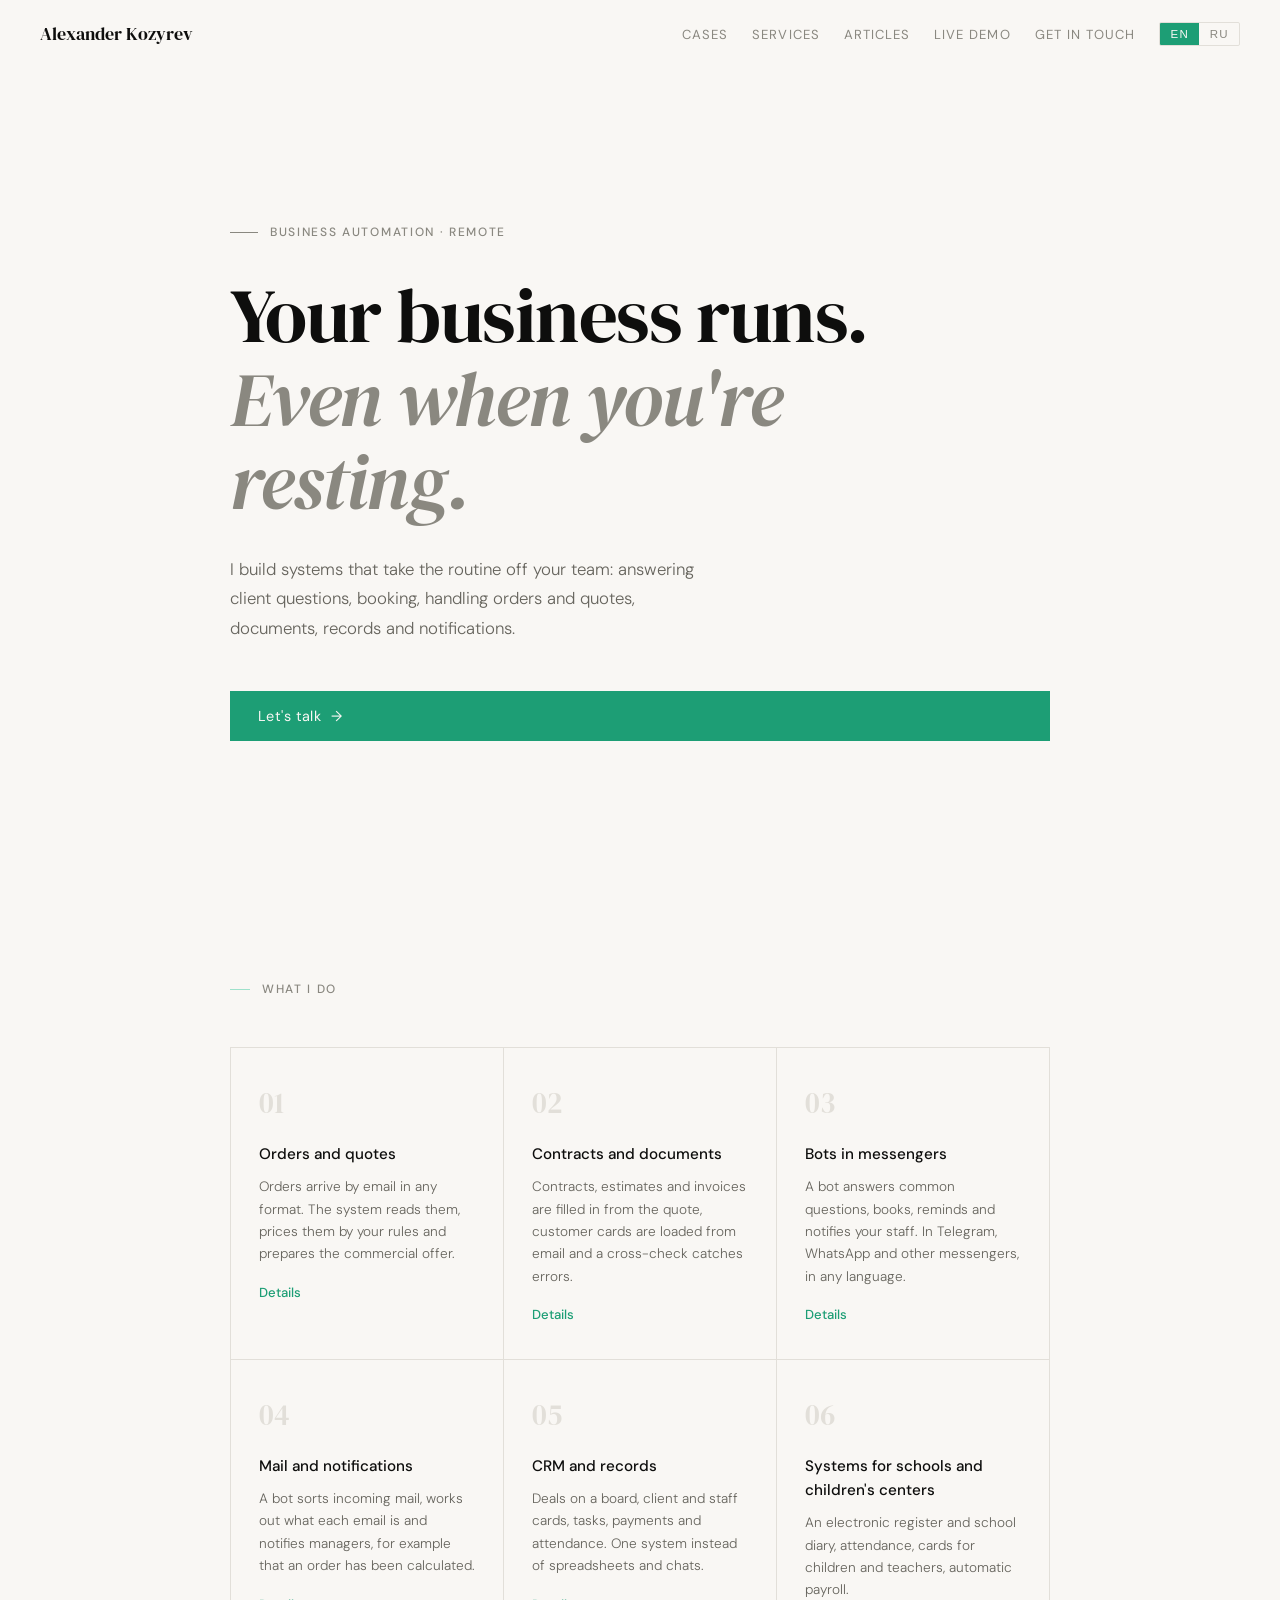
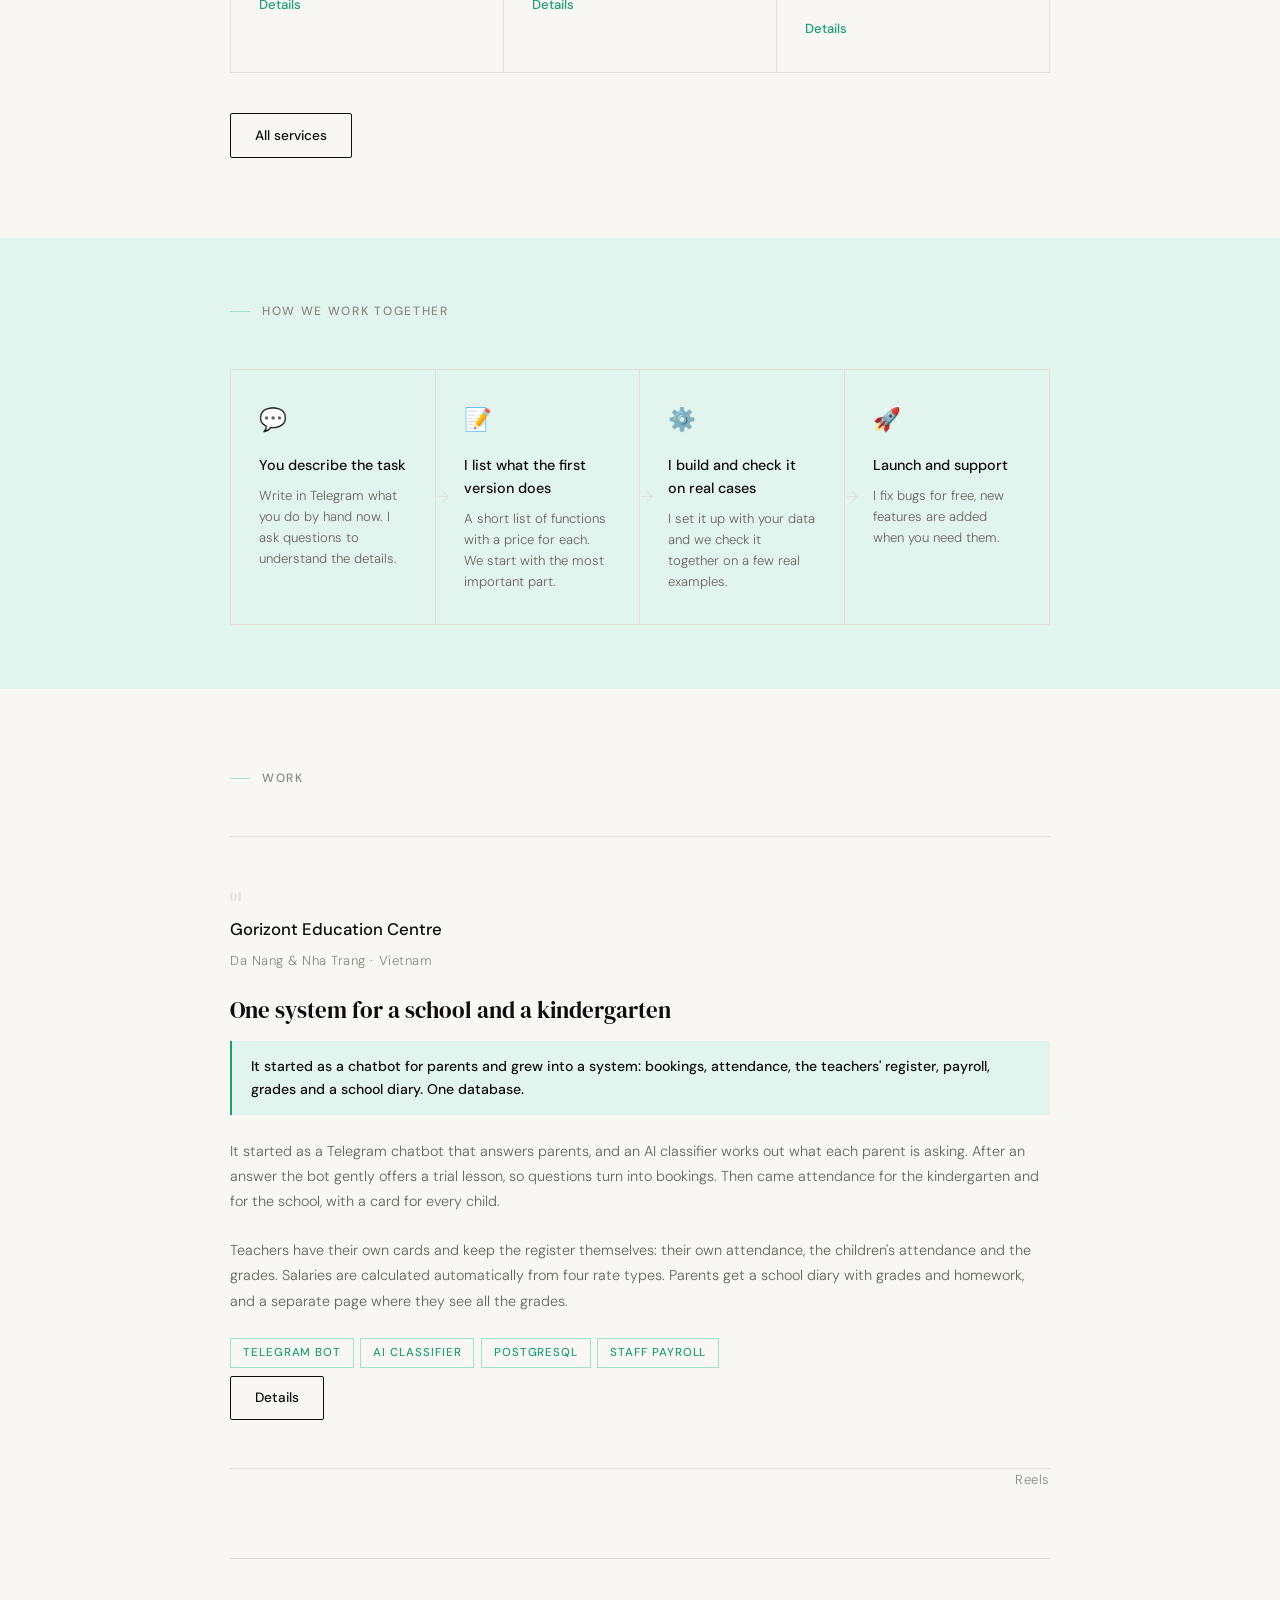
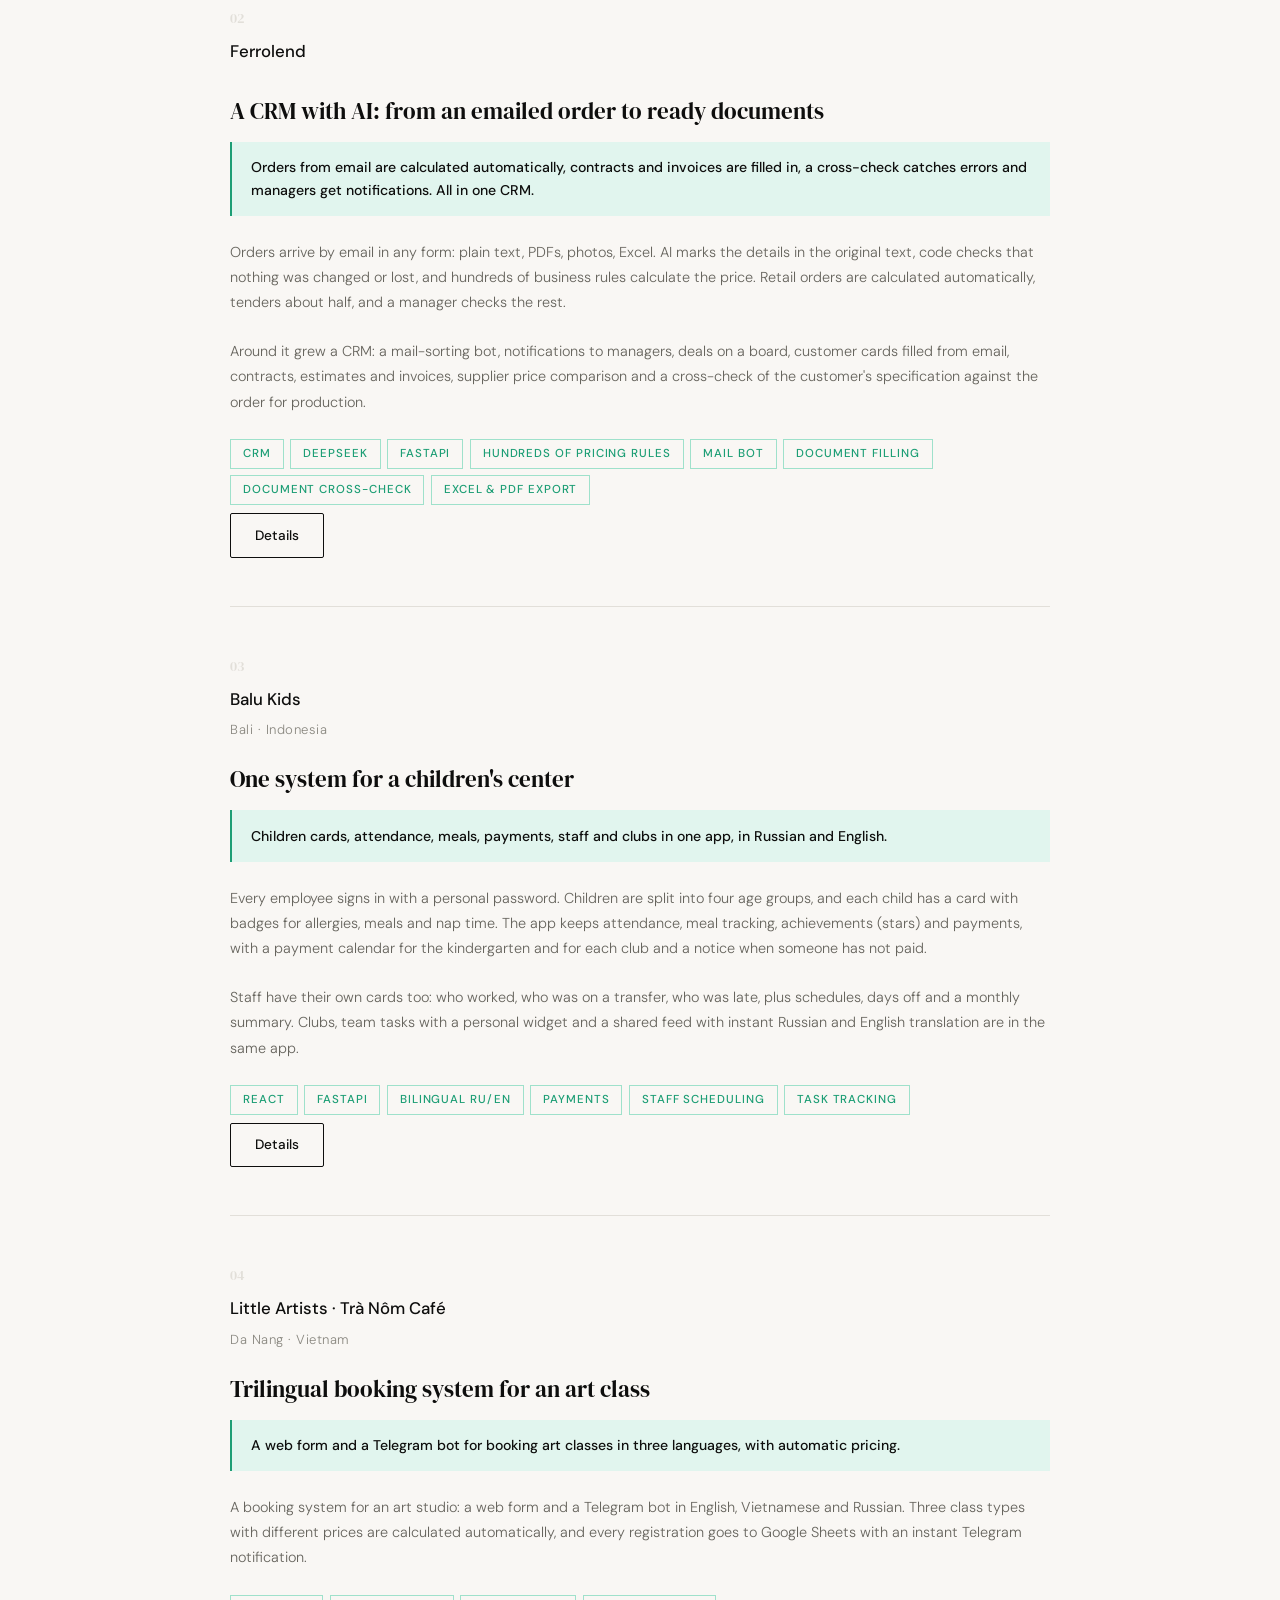
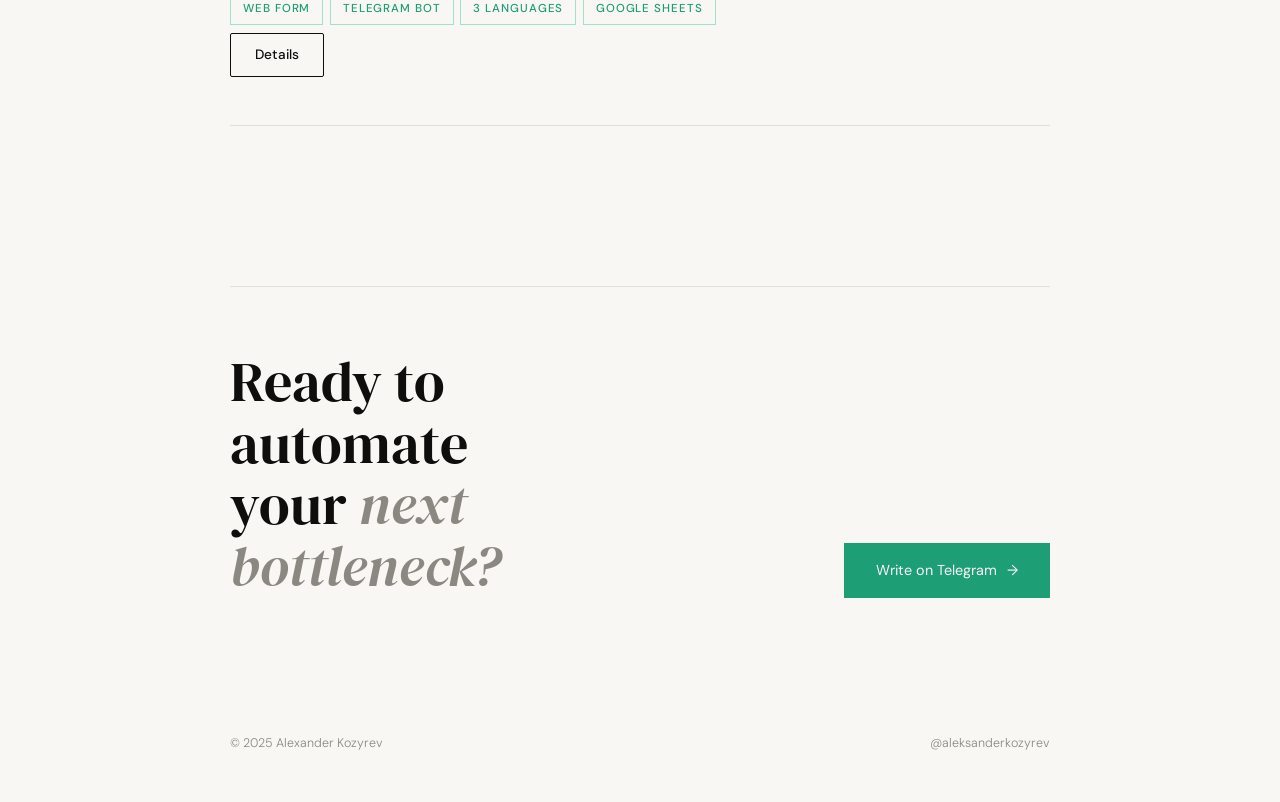
==== commit d170f5f7: "Home: six service blocks, broader hero text, WhatsApp instead of Max in English Co-Authored-By: Clau" ====
--- a/index.html
+++ b/index.html
@@ -108,14 +108,15 @@
 
   /* SERVICES */
   .services {
-    display: grid; grid-template-columns: repeat(auto-fit, minmax(220px, 1fr));
-    gap: 2px; border: 1px solid var(--border);
-  }
+    display: grid; grid-template-columns: 1fr;
+    gap: 1px; background: var(--border); border: 1px solid var(--border);
+  }
+  @media (min-width: 600px) { .services { grid-template-columns: repeat(2, 1fr); } }
+  @media (min-width: 960px) { .services { grid-template-columns: repeat(3, 1fr); } }
   .service-item {
-    padding: 2rem 1.75rem; border-right: 1px solid var(--border);
+    padding: 2rem 1.75rem; border-right: none;
     background: var(--white); transition: background 0.2s;
   }
-  .service-item:last-child { border-right: none; }
   .service-item:hover { background: var(--mid); }
   .service-num { font-family: 'DM Serif Display', serif; font-size: 1.8rem; color: var(--border); display: block; margin-bottom: 1rem; }
   .service-title { font-size: 0.95rem; font-weight: 500; margin-bottom: 0.6rem; }
@@ -143,8 +144,9 @@
   .how-desc { font-size: 0.82rem; color: #66645d; line-height: 1.6; }
 
   @media (max-width: 599px) {
-    .service-item, .how-step { padding: 1.4rem 1.25rem; border-right: none; border-bottom: 1px solid var(--border); }
-    .service-item:last-child, .how-step:last-child { border-bottom: none; }
+    .service-item { padding: 1.4rem 1.25rem; }
+    .how-step { padding: 1.4rem 1.25rem; border-right: none; border-bottom: 1px solid var(--border); }
+    .how-step:last-child { border-bottom: none; }
     .service-num { margin-bottom: 0.4rem; }
     .how-icon { margin-bottom: 0.5rem; }
     section { padding: 3rem 0; }
@@ -242,8 +244,8 @@
     <span data-ru style="display:none">Ваш бизнес работает.<br><em>Даже когда вы отдыхаете.</em></span>
   </h1>
   <p class="hero-desc fade-up">
-    <span data-en>I build systems that take the routine off your team: handling orders, quotes and documents, booking clients, keeping records and sending notifications.</span>
-    <span data-ru style="display:none">Строю системы, которые снимают с команды рутину: разбор заявок, расчёты и документы, запись клиентов, учёт и уведомления.</span>
+    <span data-en>I build systems that take the routine off your team: answering client questions, booking, handling orders and quotes, documents, records and notifications.</span>
+    <span data-ru style="display:none">Строю системы, которые снимают с команды рутину: общение с клиентами и ответы на частые вопросы, запись, разбор заявок и расчёты, документы, учёт и уведомления.</span>
   </p>
   <a href="https://t.me/aleksanderkozyrev" target="_blank" class="hero-cta fade-up">
     <span data-en>Let's talk</span><span data-ru style="display:none">Написать в Telegram</span> <span class="arrow">→</span>
@@ -256,28 +258,55 @@
     <div class="services">
       <a class="service-item fade-up" href="services/order-automation/">
         <span class="service-num">01</span>
-        <p class="service-title" data-en="Order, quote and document automation" data-ru="Автоматизация заказов, расчётов и документов">Order, quote and document automation</p>
+        <p class="service-title" data-en="Orders and quotes" data-ru="Заявки и расчёты">Orders and quotes</p>
         <p class="service-desc">
-          <span data-en>Orders arrive by email in any form: text, files, photos. The system reads them, prices them by your rules and prepares the commercial offer. Contracts and invoices are filled in automatically, a cross-check catches errors and managers get notifications.</span>
-          <span data-ru style="display:none">Заявки приходят на почту в любом формате: текстом, файлами, фото. Система сама разбирает их, считает цену по вашим правилам и готовит коммерческое предложение. Договоры и счета заполняются автоматически, сверка ловит ошибки, а менеджеры получают уведомления.</span>
+          <span data-en>Orders arrive by email in any format. The system reads them, prices them by your rules and prepares the commercial offer.</span>
+          <span data-ru style="display:none">Заявки приходят на почту в любом формате. Система разбирает их, считает цену по вашим правилам и готовит коммерческое предложение.</span>
         </p>
         <span class="service-more"><span data-en>Details</span><span data-ru style="display:none">Подробнее</span></span>
       </a>
+      <a class="service-item fade-up" href="services/order-automation/">
+        <span class="service-num">02</span>
+        <p class="service-title" data-en="Contracts and documents" data-ru="Договоры и документы">Contracts and documents</p>
+        <p class="service-desc">
+          <span data-en>Contracts, estimates and invoices are filled in from the quote, customer cards are loaded from email and a cross-check catches errors.</span>
+          <span data-ru style="display:none">Договоры, сметы и счета заполняются из расчёта, карточки заказчиков загружаются из почты, а сверка находит ошибки.</span>
+        </p>
+        <span class="service-more"><span data-en>Details</span><span data-ru style="display:none">Подробнее</span></span>
+      </a>
       <a class="service-item fade-up" href="services/telegram-bots/">
-        <span class="service-num">02</span>
+        <span class="service-num">03</span>
         <p class="service-title" data-en="Bots in messengers" data-ru="Боты в мессенджерах">Bots in messengers</p>
         <p class="service-desc">
-          <span data-en>A bot answers client questions, books lessons, sends reminders, notifies your staff and takes on whatever else you hand it: collecting data, suggesting replies, accepting requests. In Telegram, Max and other messengers, in any language, around the clock.</span>
-          <span data-ru style="display:none">Бот отвечает на вопросы клиентов, записывает на занятия, напоминает, уведомляет сотрудников и берёт на себя всё остальное, что ему поручено: сбор данных, подсказки ответов, приём заявок. В Telegram, Max и других мессенджерах, на любом языке, круглосуточно.</span>
+          <span data-en>A bot answers common questions, books, reminds and notifies your staff. In Telegram, WhatsApp and other messengers, in any language.</span>
+          <span data-ru style="display:none">Бот отвечает на частые вопросы, записывает, напоминает и уведомляет сотрудников. В Telegram, Max и других мессенджерах, на любом языке.</span>
         </p>
         <span class="service-more"><span data-en>Details</span><span data-ru style="display:none">Подробнее</span></span>
       </a>
+      <a class="service-item fade-up" href="services/order-automation/">
+        <span class="service-num">04</span>
+        <p class="service-title" data-en="Mail and notifications" data-ru="Почта и уведомления">Mail and notifications</p>
+        <p class="service-desc">
+          <span data-en>A bot sorts incoming mail, works out what each email is and notifies managers, for example that an order has been calculated.</span>
+          <span data-ru style="display:none">Бот разбирает входящую почту, определяет, что это за письмо, и присылает менеджерам уведомления, например о том, что заявка посчитана.</span>
+        </p>
+        <span class="service-more"><span data-en>Details</span><span data-ru style="display:none">Подробнее</span></span>
+      </a>
       <a class="service-item fade-up" href="services/internal-systems/">
-        <span class="service-num">03</span>
-        <p class="service-title" data-en="Internal systems and CRM" data-ru="Внутренние системы и CRM">Internal systems and CRM</p>
+        <span class="service-num">05</span>
+        <p class="service-title" data-en="CRM and records" data-ru="CRM и учёт">CRM and records</p>
         <p class="service-desc">
-          <span data-en>Client and staff cards, attendance, payments, payroll, registers and school diaries, contracts and documents, tasks and notifications. One system instead of spreadsheets and chats.</span>
-          <span data-ru style="display:none">Карточки клиентов и сотрудников, посещаемость, оплаты, зарплата, журналы и школьные дневники, договоры и документы, задачи и уведомления. Одна система вместо таблиц и чатов.</span>
+          <span data-en>Deals on a board, client and staff cards, tasks, payments and attendance. One system instead of spreadsheets and chats.</span>
+          <span data-ru style="display:none">Сделки на доске, карточки клиентов и сотрудников, задачи, оплаты и посещаемость. Одна система вместо таблиц и чатов.</span>
+        </p>
+        <span class="service-more"><span data-en>Details</span><span data-ru style="display:none">Подробнее</span></span>
+      </a>
+      <a class="service-item fade-up" href="services/internal-systems/">
+        <span class="service-num">06</span>
+        <p class="service-title" data-en="Systems for schools and children's centers" data-ru="Системы для школ и детских центров">Systems for schools and children's centers</p>
+        <p class="service-desc">
+          <span data-en>An electronic register and school diary, attendance, cards for children and teachers, automatic payroll.</span>
+          <span data-ru style="display:none">Электронный журнал и дневник, посещаемость, карточки детей и учителей, автоматический расчёт зарплаты.</span>
         </p>
         <span class="service-more"><span data-en>Details</span><span data-ru style="display:none">Подробнее</span></span>
       </a>
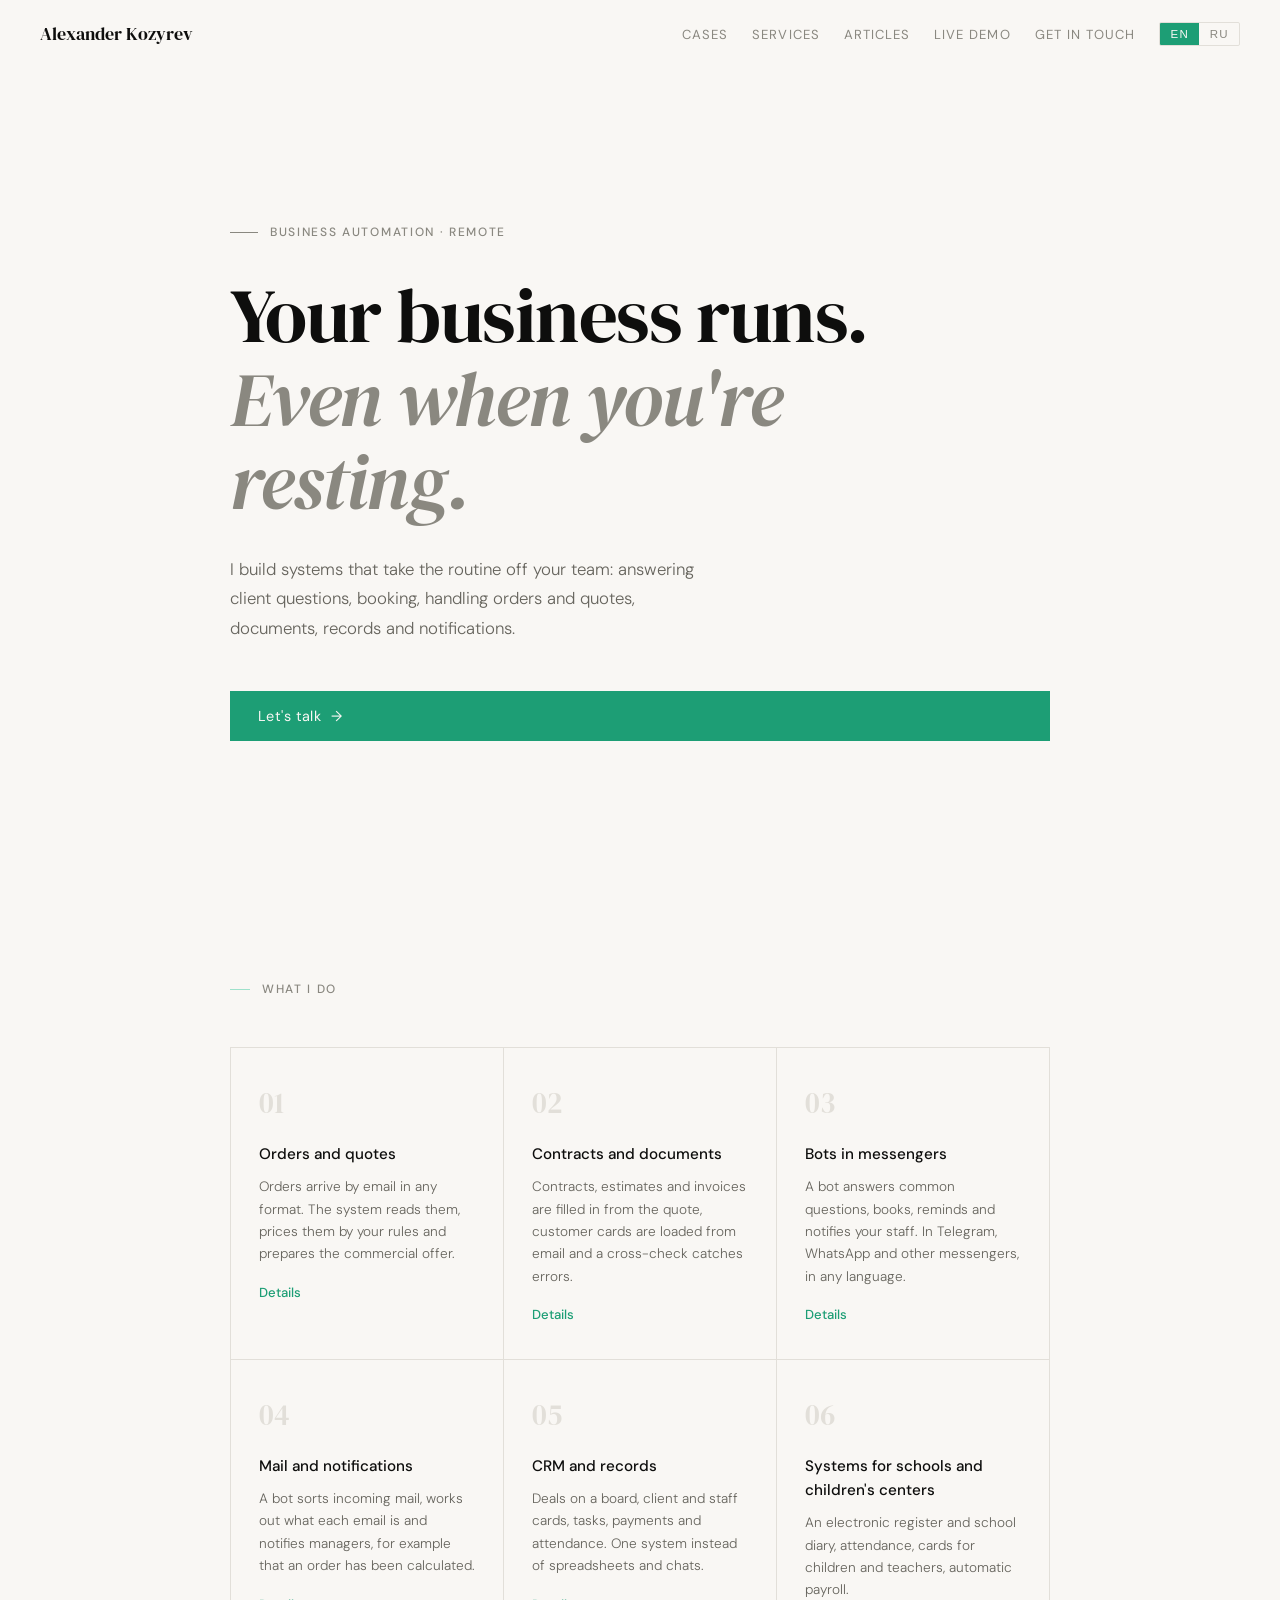
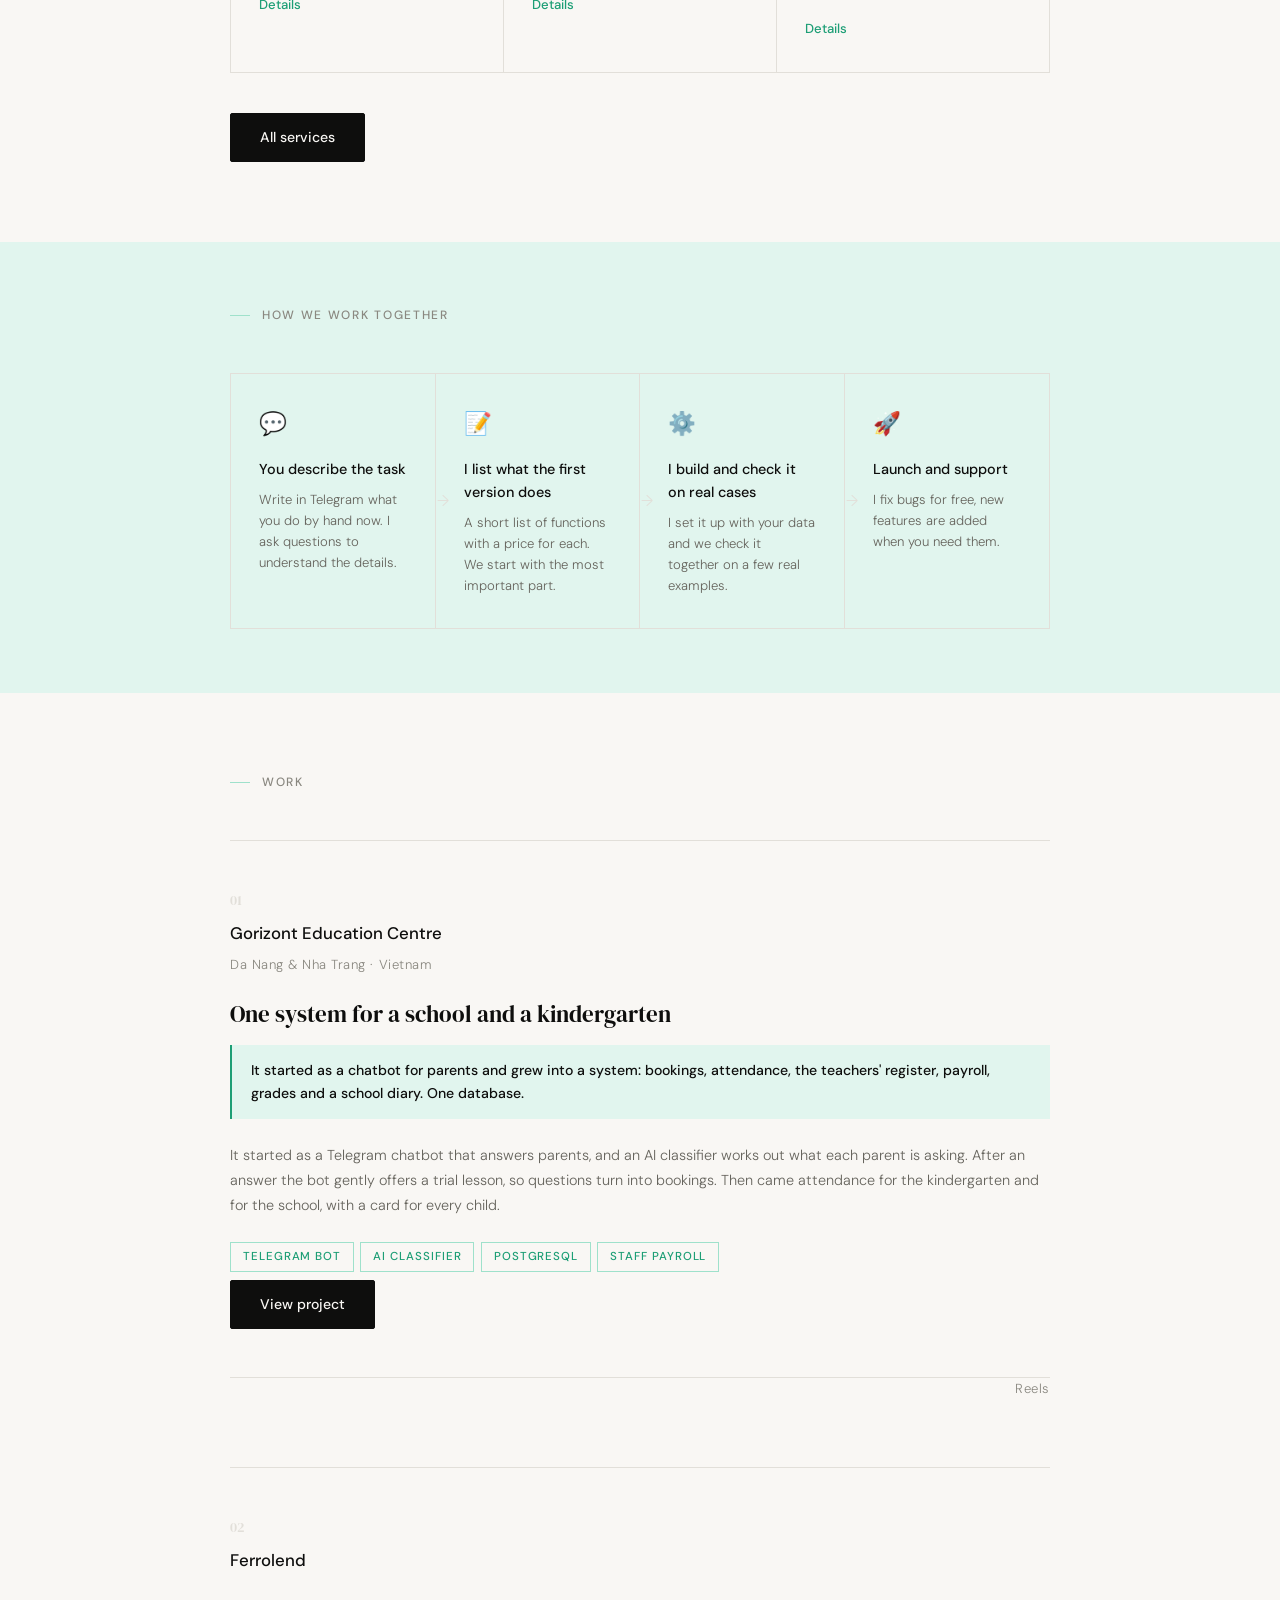
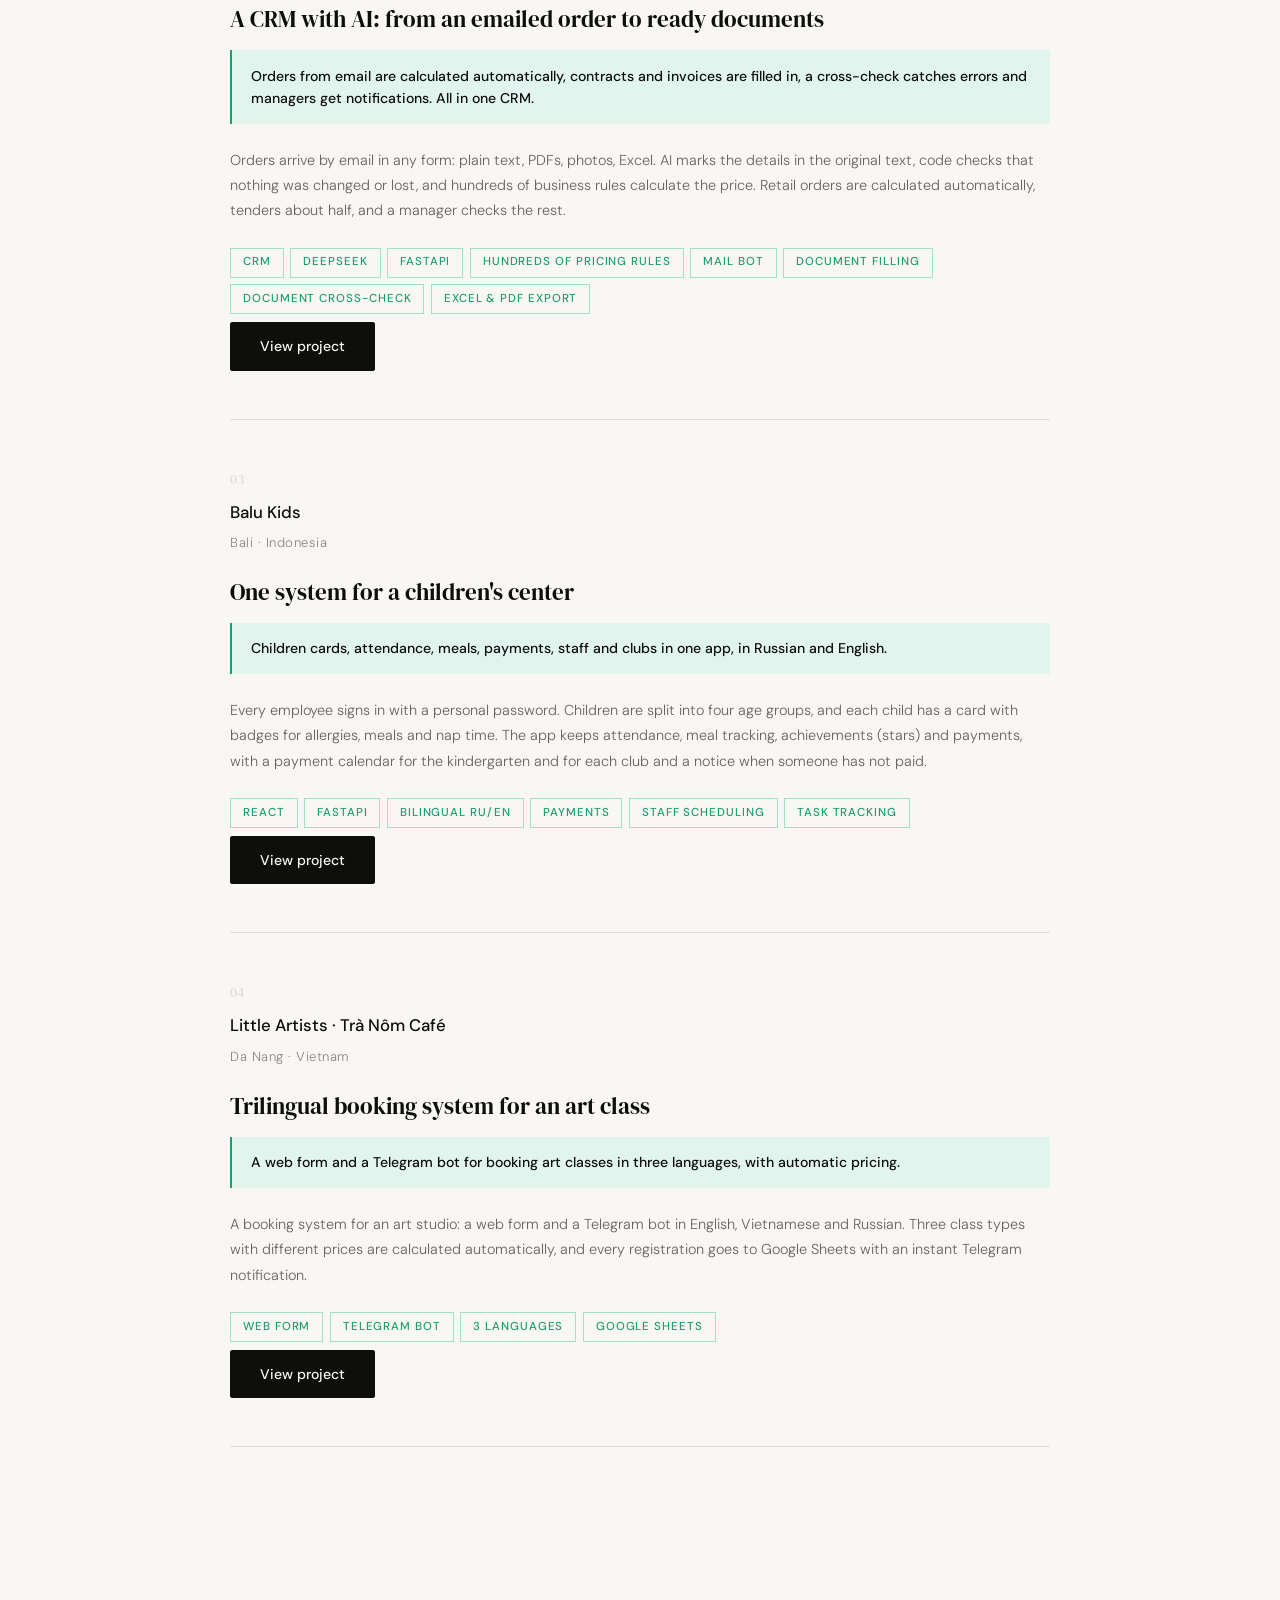
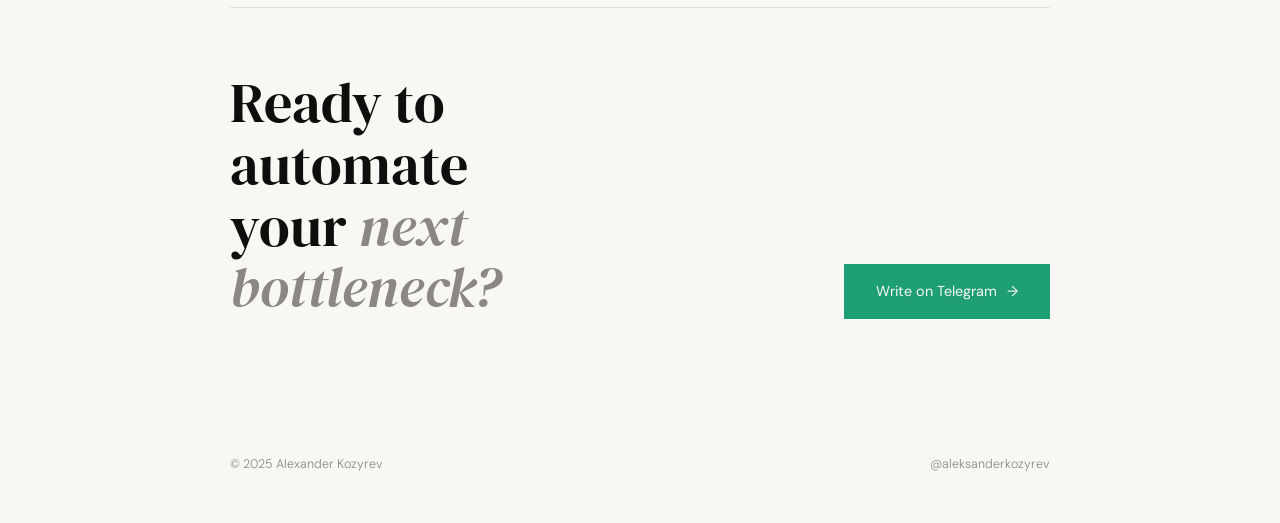
==== commit 3eccf0e8: "Home project cards: shorter, View project button Co-Authored-By: Claude Sonnet 5.5 <noreply@anthropi" ====
--- a/index.html
+++ b/index.html
@@ -172,8 +172,9 @@
   }
   .case-more { display:inline-block; margin-top:1rem; font-size:.88rem; color:var(--accent); text-decoration:none; font-weight:500; }
   .case-more:hover { text-decoration:underline; }
-  .case-btn { display:inline-block; margin-top:.5rem; padding:.65rem 1.5rem; border:1px solid var(--black); color:var(--black); text-decoration:none; font-size:.85rem; font-weight:500; border-radius:2px; transition:background .2s,color .2s; }
-  .case-btn:hover { background:var(--black); color:var(--white); }
+  .case-btn { display:inline-block; margin-top:.5rem; padding:.75rem 1.8rem; border:1px solid var(--black); background:var(--black); color:var(--white); text-decoration:none; font-size:.88rem; font-weight:500; border-radius:2px; transition:background .2s,border-color .2s; }
+  .case-btn:hover { background:var(--accent); border-color:var(--accent); }
+  .case-desc ~ .case-desc { display:none; }
   a.service-item { display:block; color:inherit; text-decoration:none; }
   .service-more { display:inline-block; margin-top:1rem; font-size:.82rem; font-weight:500; color:var(--accent); }
   a.service-item:hover .service-more { text-decoration:underline; }
@@ -392,7 +393,7 @@
             <span class="tag"><span data-en>PostgreSQL</span><span data-ru style="display:none">PostgreSQL</span></span>
             <span class="tag"><span data-en>Staff payroll</span><span data-ru style="display:none">Зарплата персонала</span></span>
           </div>
-          <a class="case-btn" href="cases/gorizont/"><span data-en>Details</span><span data-ru style="display:none">Подробнее</span></a>
+          <a class="case-btn" href="cases/gorizont/"><span data-en>View project</span><span data-ru style="display:none">Смотреть проект</span></a>
         </div>
       </div>
 
@@ -441,7 +442,7 @@
             <span class="tag"><span data-en>Document cross-check</span><span data-ru style="display:none">Сверка документов</span></span>
             <span class="tag"><span data-en>Excel & PDF export</span><span data-ru style="display:none">Выгрузка в Excel и PDF</span></span>
           </div>
-          <a class="case-btn" href="cases/ferrolend/"><span data-en>Details</span><span data-ru style="display:none">Подробнее</span></a>
+          <a class="case-btn" href="cases/ferrolend/"><span data-en>View project</span><span data-ru style="display:none">Смотреть проект</span></a>
         </div>
       </div>
 
@@ -476,7 +477,7 @@
             <span class="tag"><span data-en>Staff scheduling</span><span data-ru style="display:none">График персонала</span></span>
             <span class="tag"><span data-en>Task tracking</span><span data-ru style="display:none">Задачи</span></span>
           </div>
-          <a class="case-btn" href="cases/balu-kids/"><span data-en>Details</span><span data-ru style="display:none">Подробнее</span></a>
+          <a class="case-btn" href="cases/balu-kids/"><span data-en>View project</span><span data-ru style="display:none">Смотреть проект</span></a>
         </div>
       </div>
 
@@ -505,7 +506,7 @@
             <span class="tag"><span data-en>3 languages</span><span data-ru style="display:none">3 языка</span></span>
             <span class="tag"><span data-en>Google Sheets</span><span data-ru style="display:none">Google Sheets</span></span>
           </div>
-          <a class="case-btn" href="cases/little-artists/"><span data-en>Details</span><span data-ru style="display:none">Подробнее</span></a>
+          <a class="case-btn" href="cases/little-artists/"><span data-en>View project</span><span data-ru style="display:none">Смотреть проект</span></a>
         </div>
       </div>
 
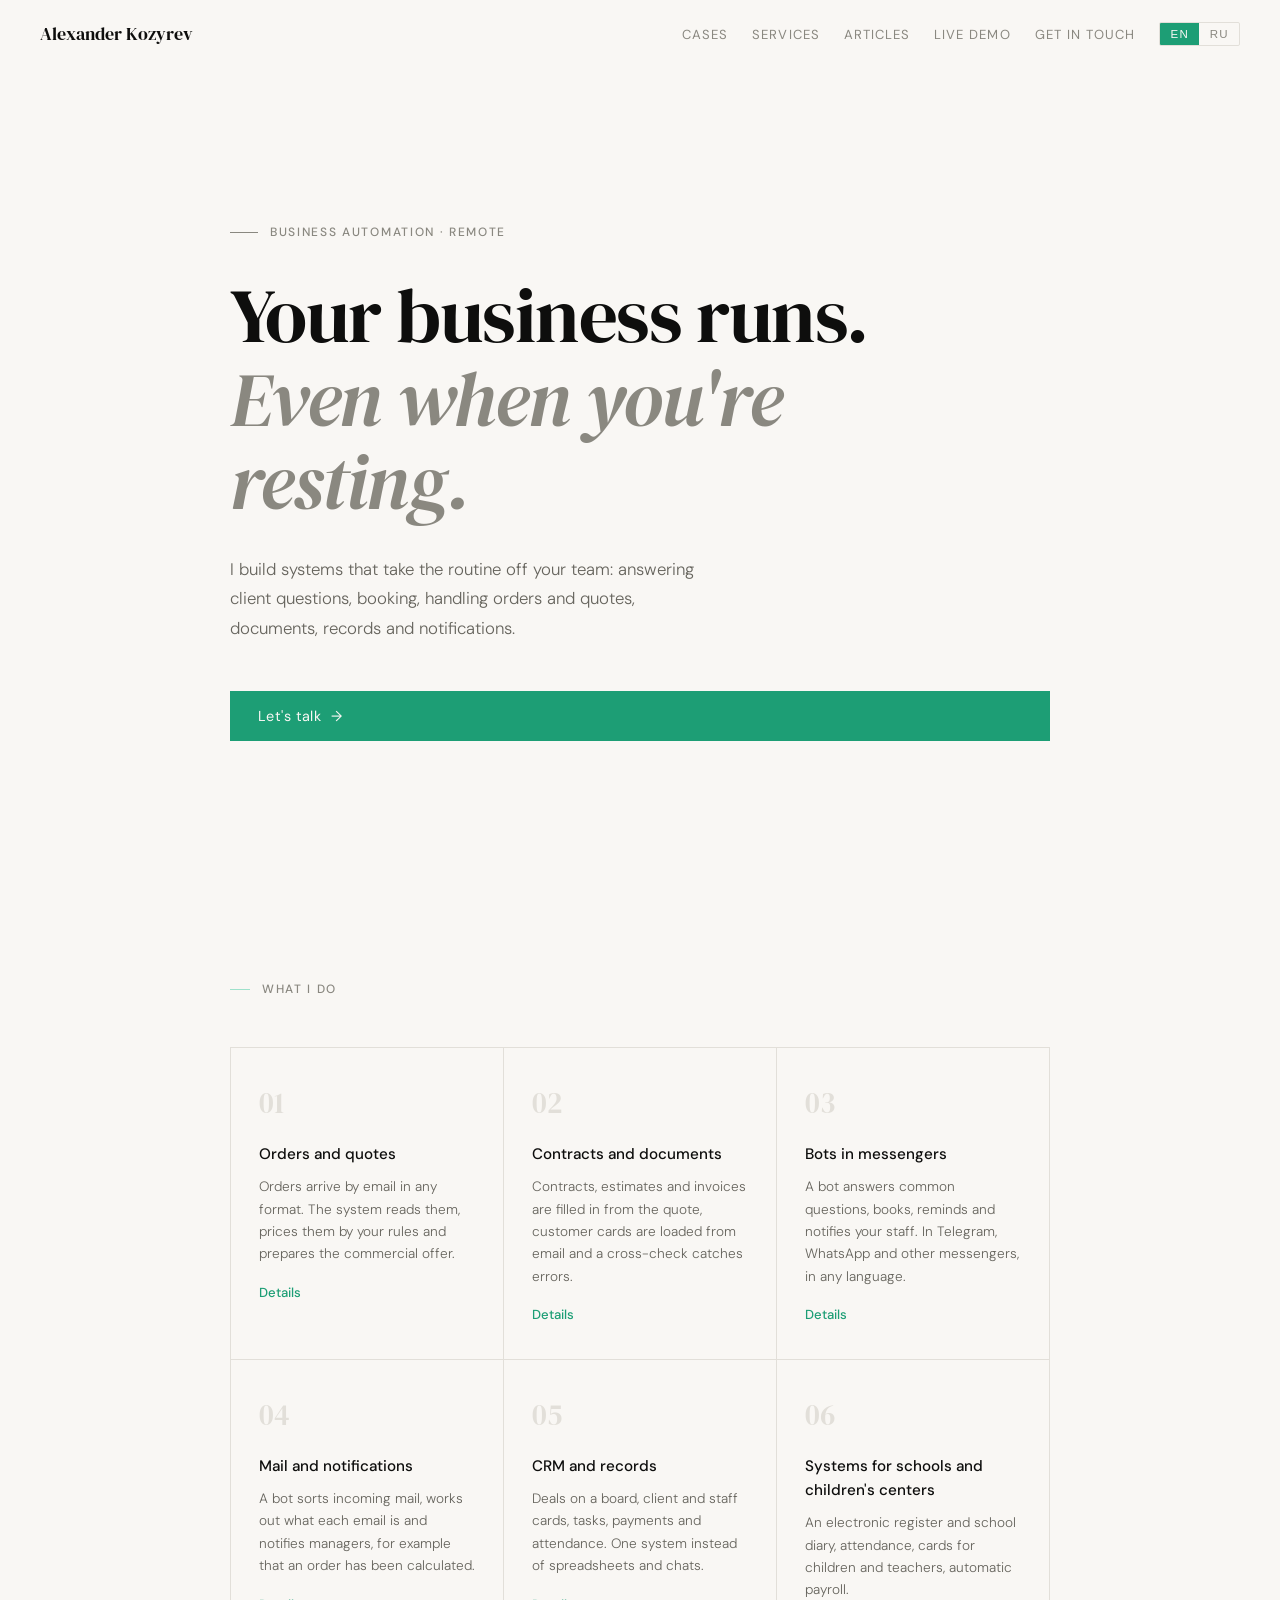
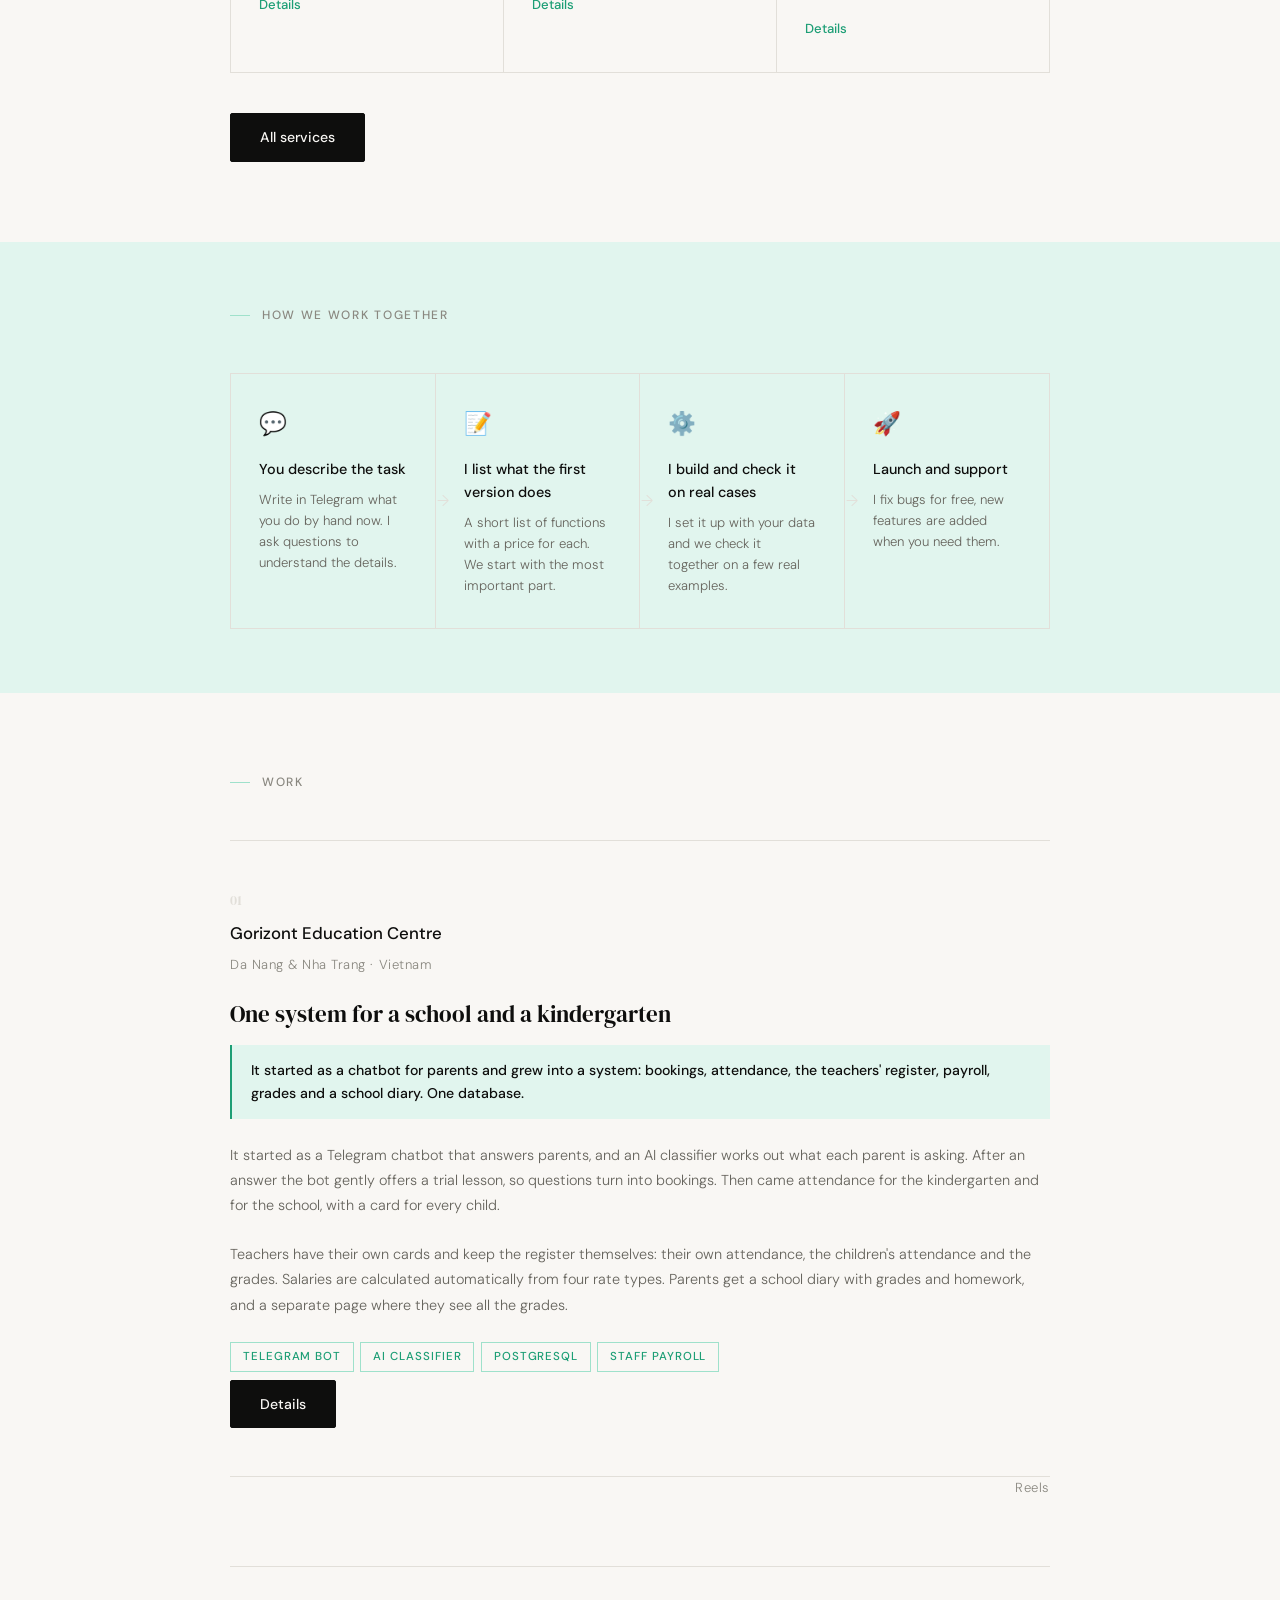
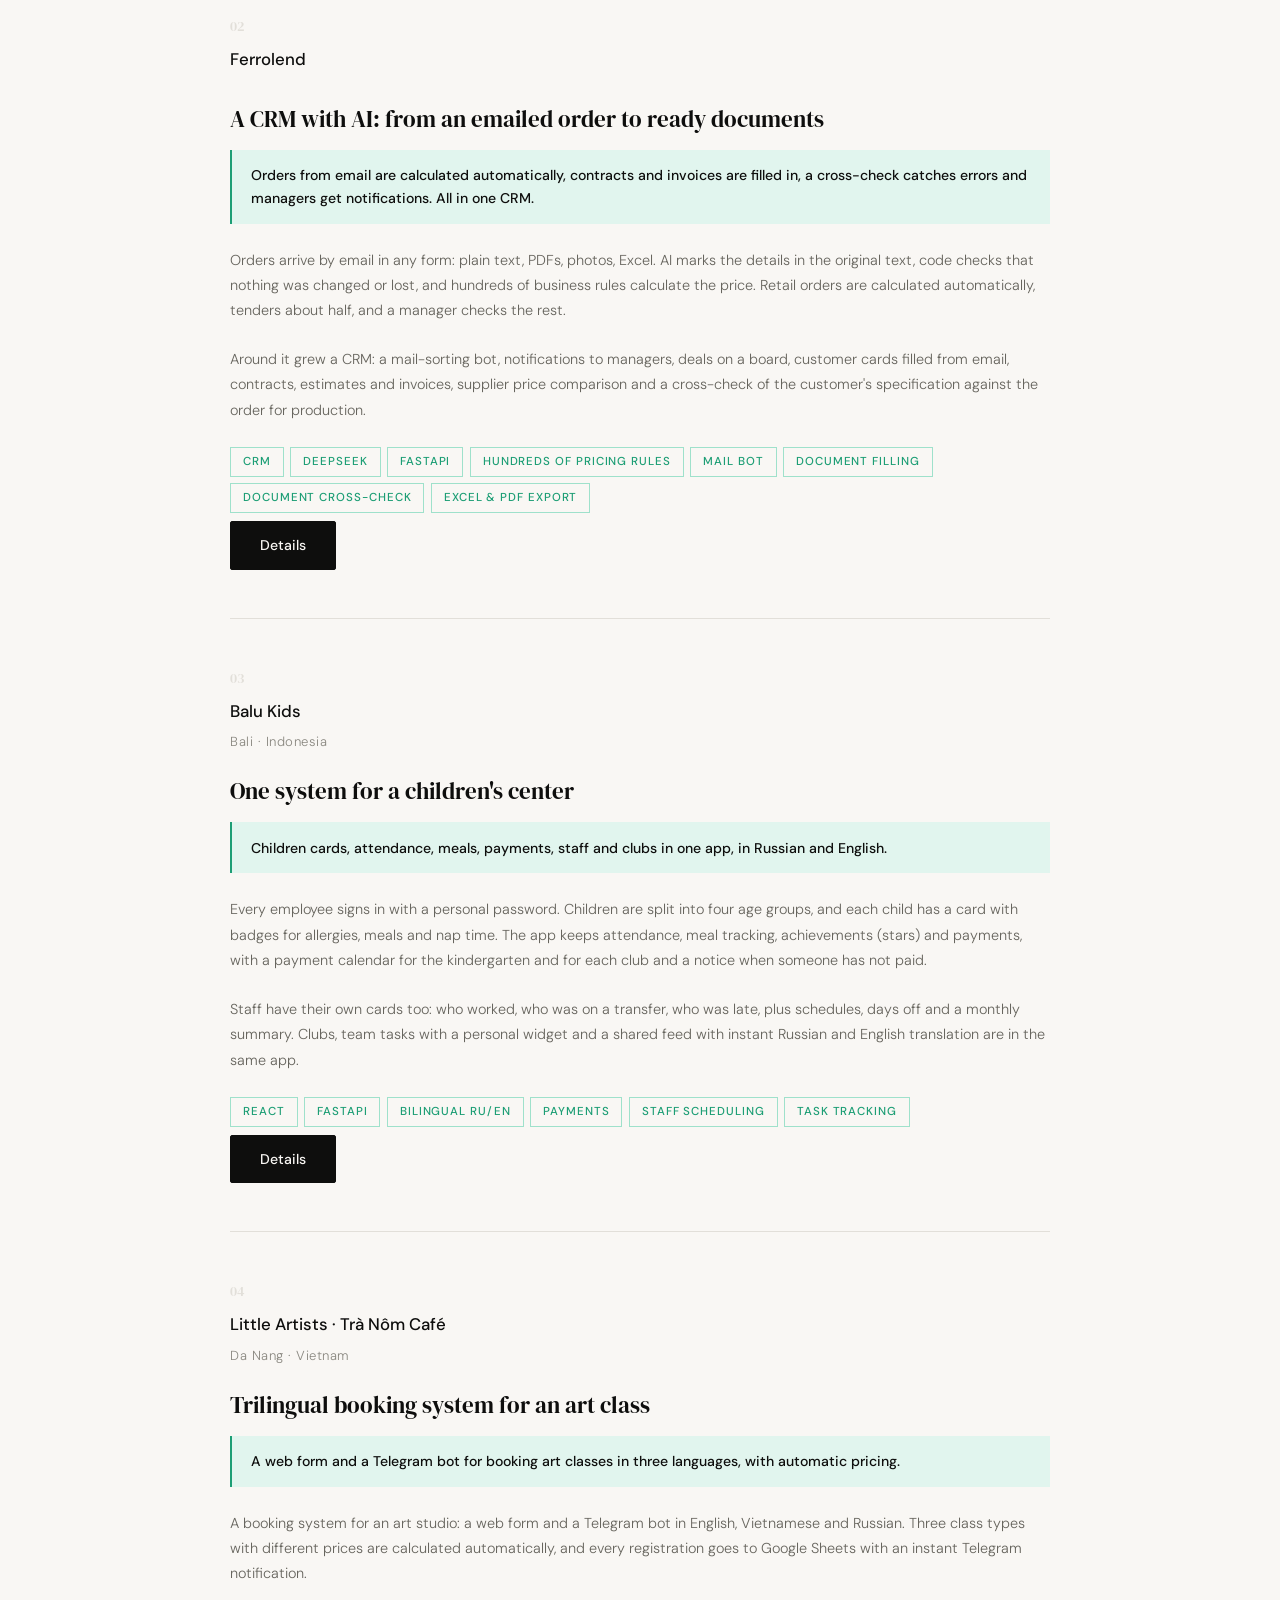
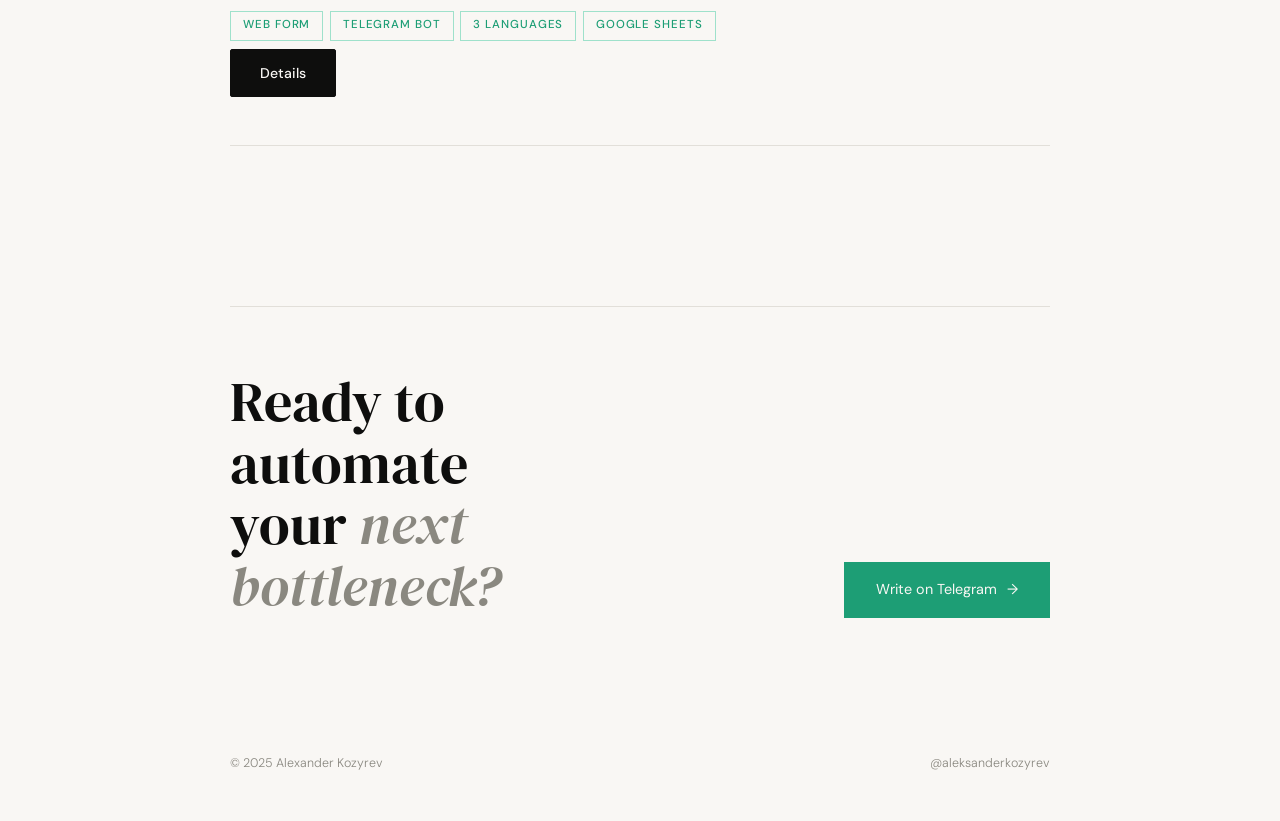
==== commit 4c6e982e: "Home project cards: show full descriptions again, button text Details Co-Authored-By: Claude Sonnet " ====
--- a/index.html
+++ b/index.html
@@ -174,7 +174,6 @@
   .case-more:hover { text-decoration:underline; }
   .case-btn { display:inline-block; margin-top:.5rem; padding:.75rem 1.8rem; border:1px solid var(--black); background:var(--black); color:var(--white); text-decoration:none; font-size:.88rem; font-weight:500; border-radius:2px; transition:background .2s,border-color .2s; }
   .case-btn:hover { background:var(--accent); border-color:var(--accent); }
-  .case-desc ~ .case-desc { display:none; }
   a.service-item { display:block; color:inherit; text-decoration:none; }
   .service-more { display:inline-block; margin-top:1rem; font-size:.82rem; font-weight:500; color:var(--accent); }
   a.service-item:hover .service-more { text-decoration:underline; }
@@ -393,7 +392,7 @@
             <span class="tag"><span data-en>PostgreSQL</span><span data-ru style="display:none">PostgreSQL</span></span>
             <span class="tag"><span data-en>Staff payroll</span><span data-ru style="display:none">Зарплата персонала</span></span>
           </div>
-          <a class="case-btn" href="cases/gorizont/"><span data-en>View project</span><span data-ru style="display:none">Смотреть проект</span></a>
+          <a class="case-btn" href="cases/gorizont/"><span data-en>Details</span><span data-ru style="display:none">Подробнее</span></a>
         </div>
       </div>
 
@@ -442,7 +441,7 @@
             <span class="tag"><span data-en>Document cross-check</span><span data-ru style="display:none">Сверка документов</span></span>
             <span class="tag"><span data-en>Excel & PDF export</span><span data-ru style="display:none">Выгрузка в Excel и PDF</span></span>
           </div>
-          <a class="case-btn" href="cases/ferrolend/"><span data-en>View project</span><span data-ru style="display:none">Смотреть проект</span></a>
+          <a class="case-btn" href="cases/ferrolend/"><span data-en>Details</span><span data-ru style="display:none">Подробнее</span></a>
         </div>
       </div>
 
@@ -477,7 +476,7 @@
             <span class="tag"><span data-en>Staff scheduling</span><span data-ru style="display:none">График персонала</span></span>
             <span class="tag"><span data-en>Task tracking</span><span data-ru style="display:none">Задачи</span></span>
           </div>
-          <a class="case-btn" href="cases/balu-kids/"><span data-en>View project</span><span data-ru style="display:none">Смотреть проект</span></a>
+          <a class="case-btn" href="cases/balu-kids/"><span data-en>Details</span><span data-ru style="display:none">Подробнее</span></a>
         </div>
       </div>
 
@@ -506,7 +505,7 @@
             <span class="tag"><span data-en>3 languages</span><span data-ru style="display:none">3 языка</span></span>
             <span class="tag"><span data-en>Google Sheets</span><span data-ru style="display:none">Google Sheets</span></span>
           </div>
-          <a class="case-btn" href="cases/little-artists/"><span data-en>View project</span><span data-ru style="display:none">Смотреть проект</span></a>
+          <a class="case-btn" href="cases/little-artists/"><span data-en>Details</span><span data-ru style="display:none">Подробнее</span></a>
         </div>
       </div>
 
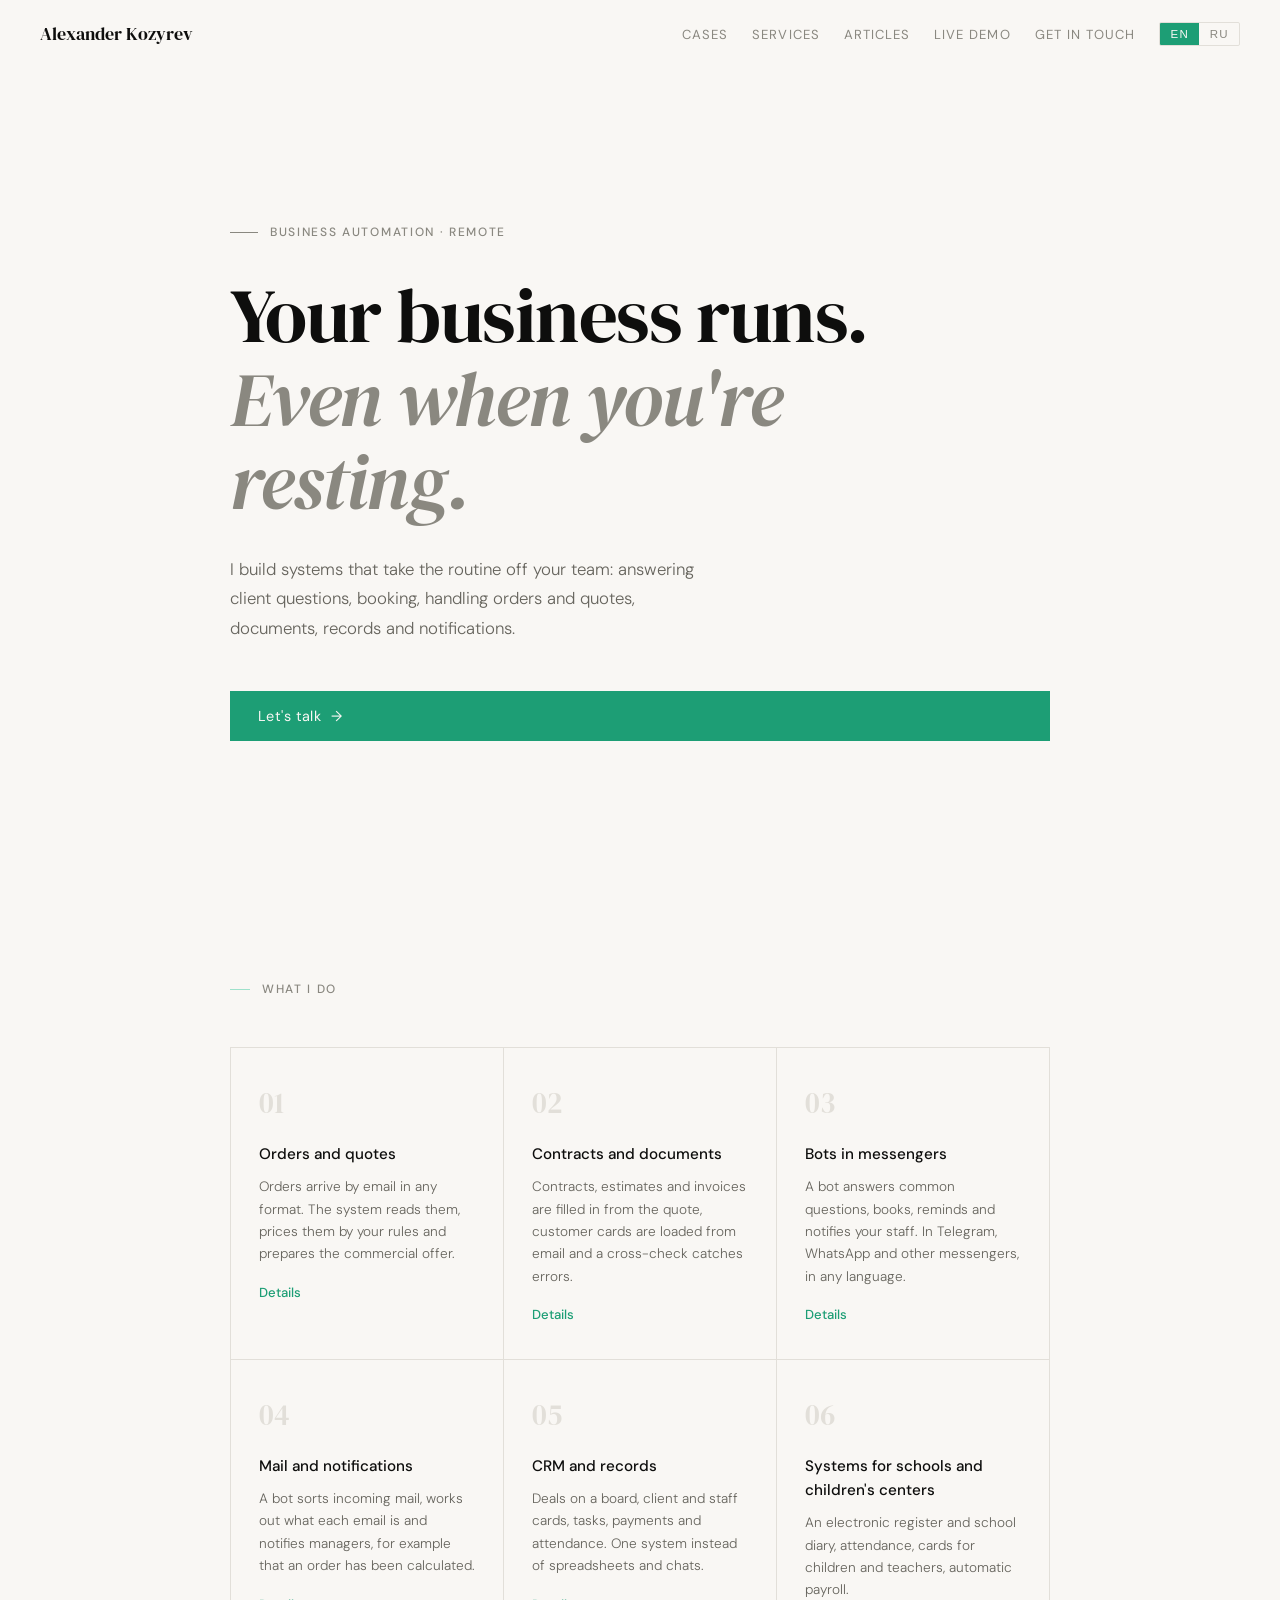
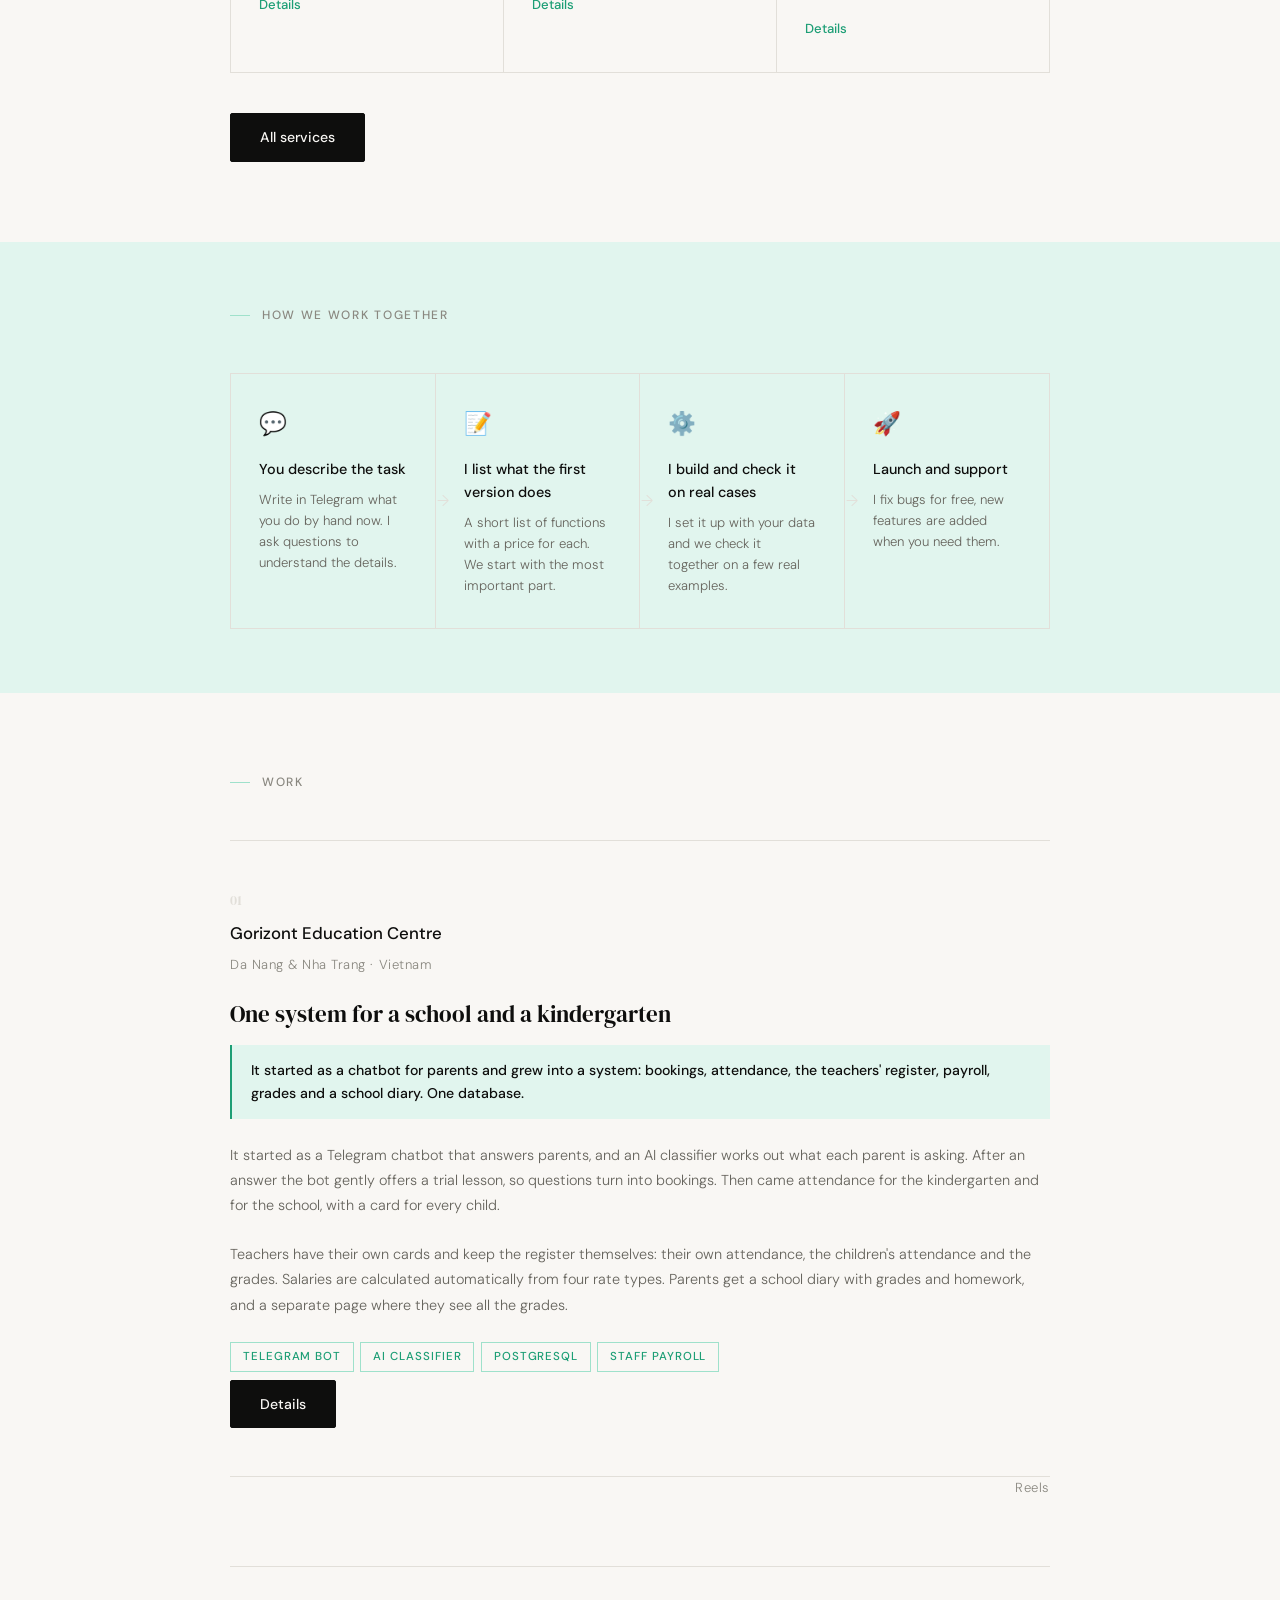
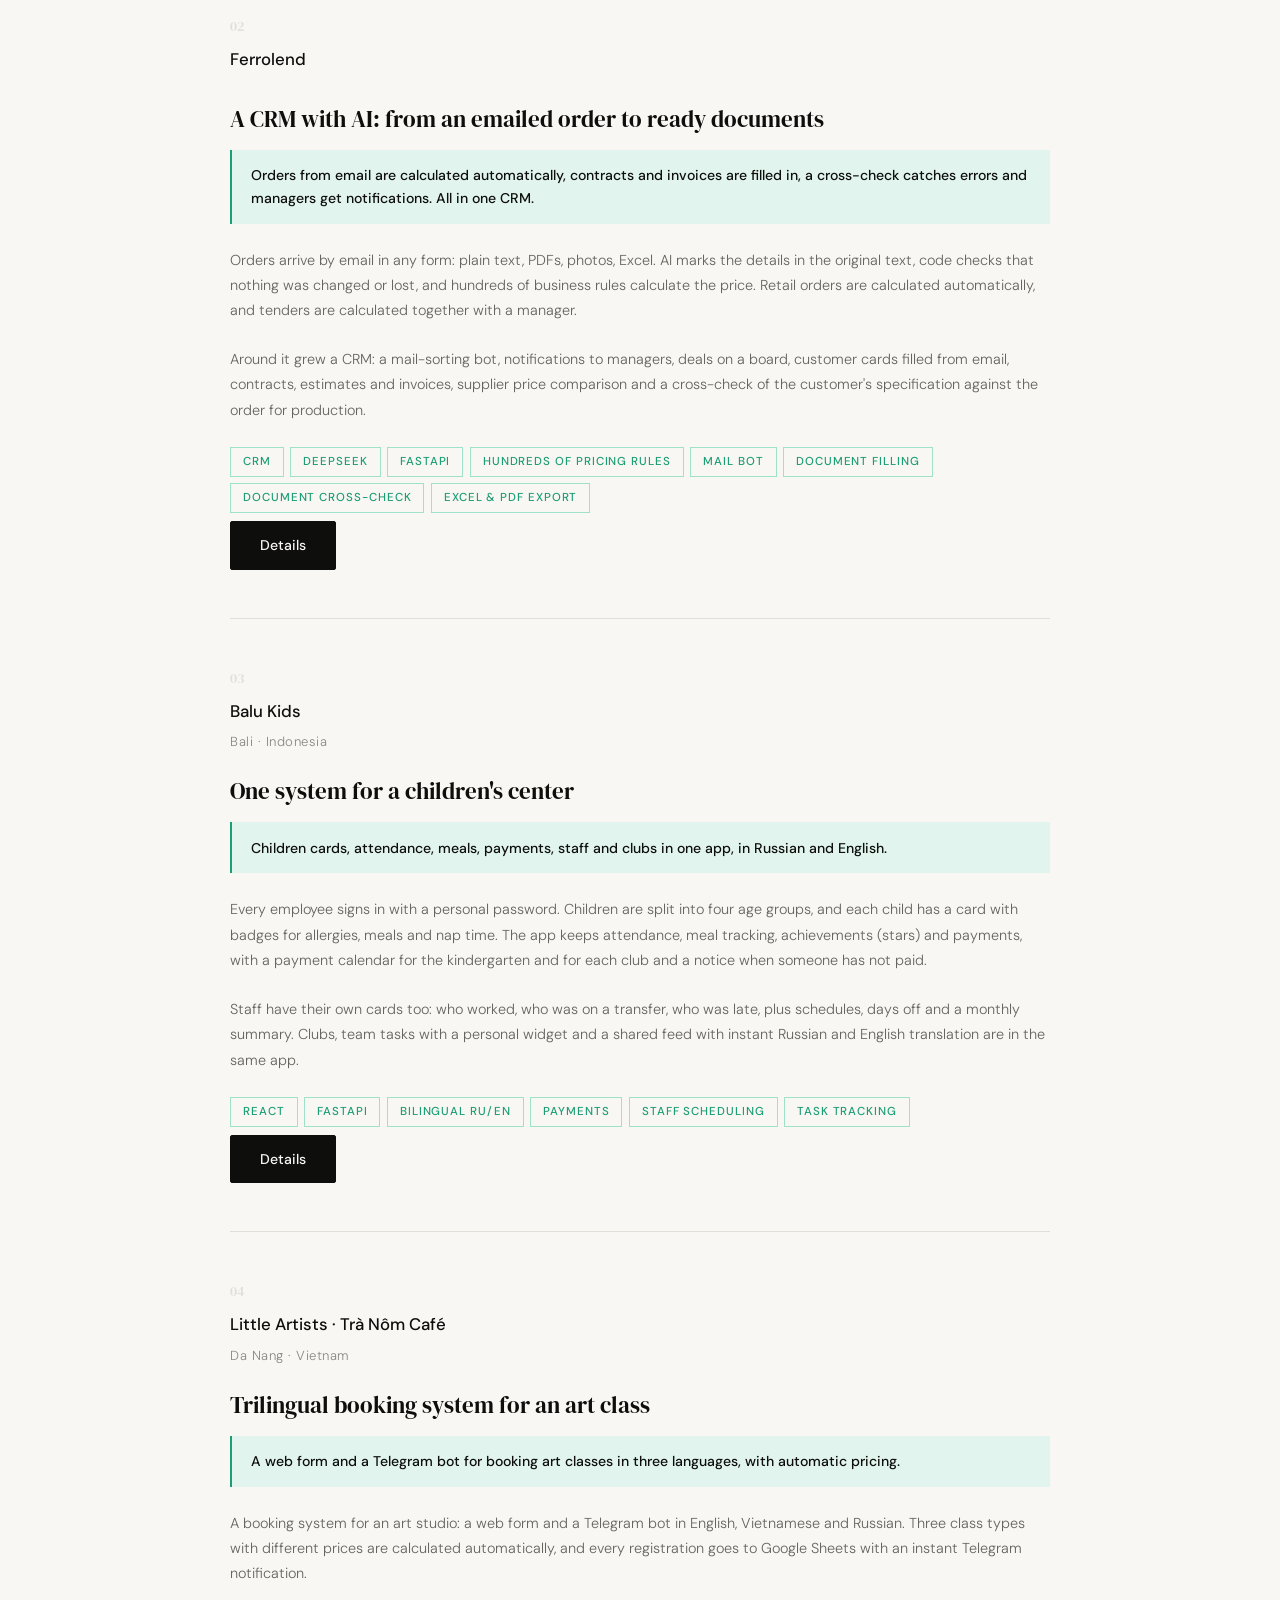
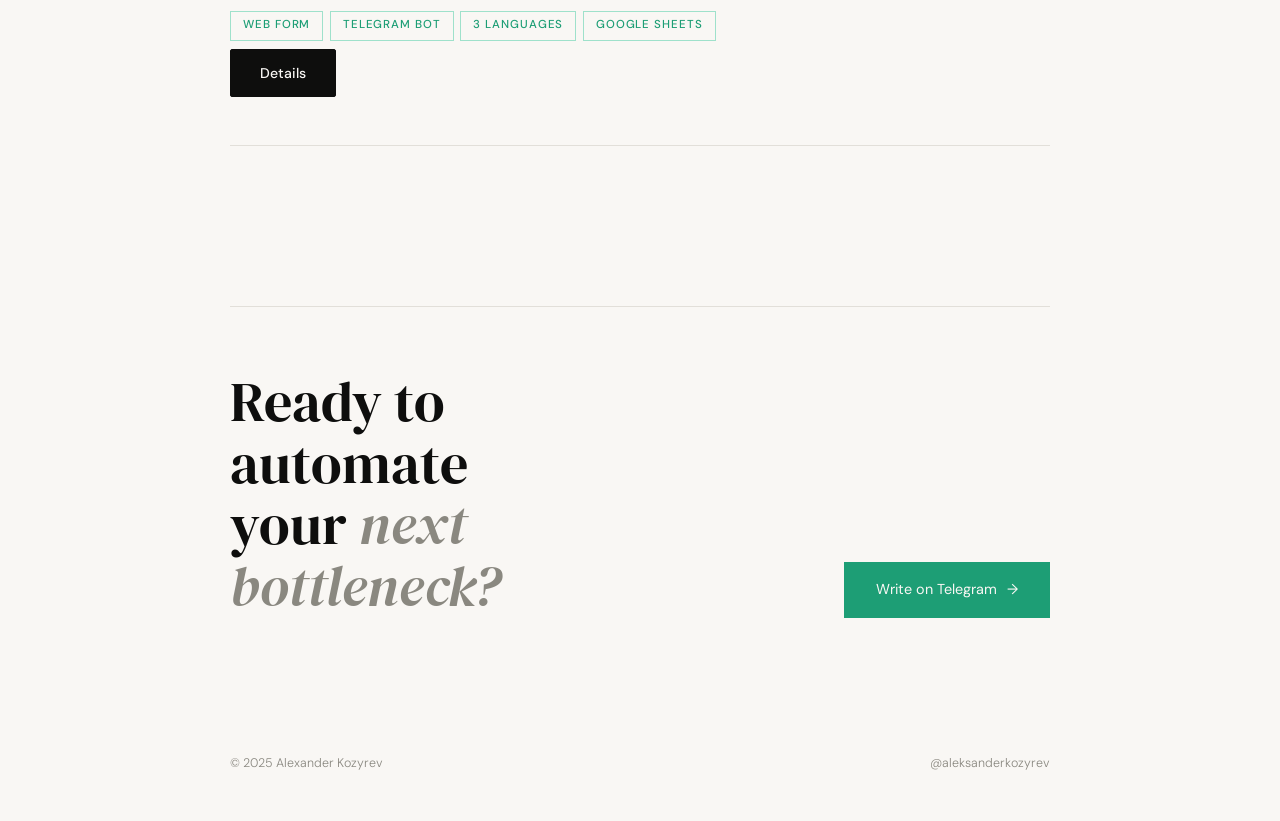
==== commit 68002de5: "Tenders are calculated together with a manager (wording) Co-Authored-By: Claude Sonnet 5.5 <noreply@" ====
--- a/index.html
+++ b/index.html
@@ -424,8 +424,8 @@
             <span data-ru style="display:none">Заявки с почты считаются автоматически, договоры и счета заполняются сами, сверка находит ошибки, а менеджеры получают уведомления. Всё в одной CRM.</span>
           </div>
           <p class="case-desc">
-            <span data-en>Orders arrive by email in any form: plain text, PDFs, photos, Excel. AI marks the details in the original text, code checks that nothing was changed or lost, and hundreds of business rules calculate the price. Retail orders are calculated automatically, tenders about half, and a manager checks the rest.</span>
-            <span data-ru style="display:none">Заявки приходят на почту в любом виде: текст, PDF, фото, Excel. ИИ размечает детали в исходном тексте, код проверяет, что ничего не изменено и не потеряно, а цену считают сотни бизнес-правил. Розничные заявки считаются автоматически, тендеры примерно наполовину, остальное проверяет менеджер.</span>
+            <span data-en>Orders arrive by email in any form: plain text, PDFs, photos, Excel. AI marks the details in the original text, code checks that nothing was changed or lost, and hundreds of business rules calculate the price. Retail orders are calculated automatically, and tenders are calculated together with a manager.</span>
+            <span data-ru style="display:none">Заявки приходят на почту в любом виде: текст, PDF, фото, Excel. ИИ размечает детали в исходном тексте, код проверяет, что ничего не изменено и не потеряно, а цену считают сотни бизнес-правил. Розничные заявки считаются автоматически, а тендеры считаются вместе с менеджером.</span>
           </p>
           <p class="case-desc">
             <span data-en>Around it grew a CRM: a mail-sorting bot, notifications to managers, deals on a board, customer cards filled from email, contracts, estimates and invoices, supplier price comparison and a cross-check of the customer's specification against the order for production.</span>
